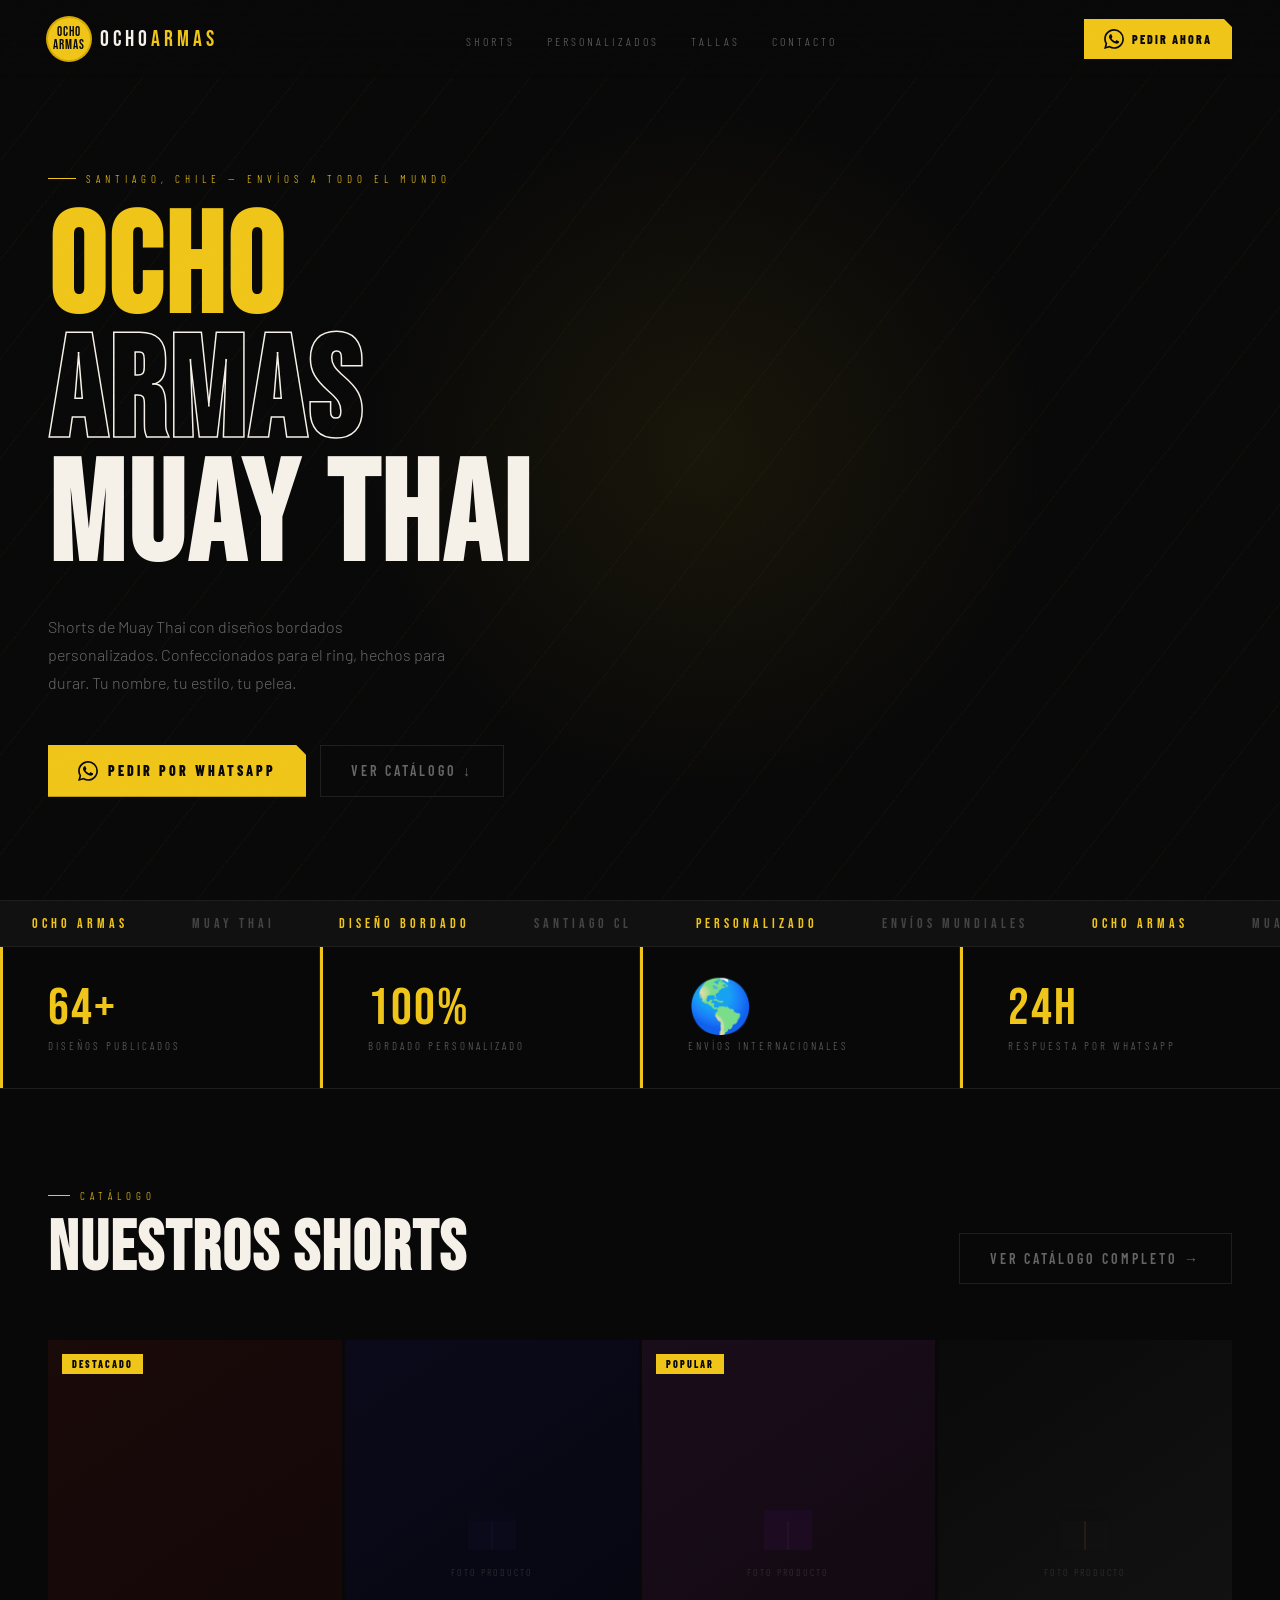
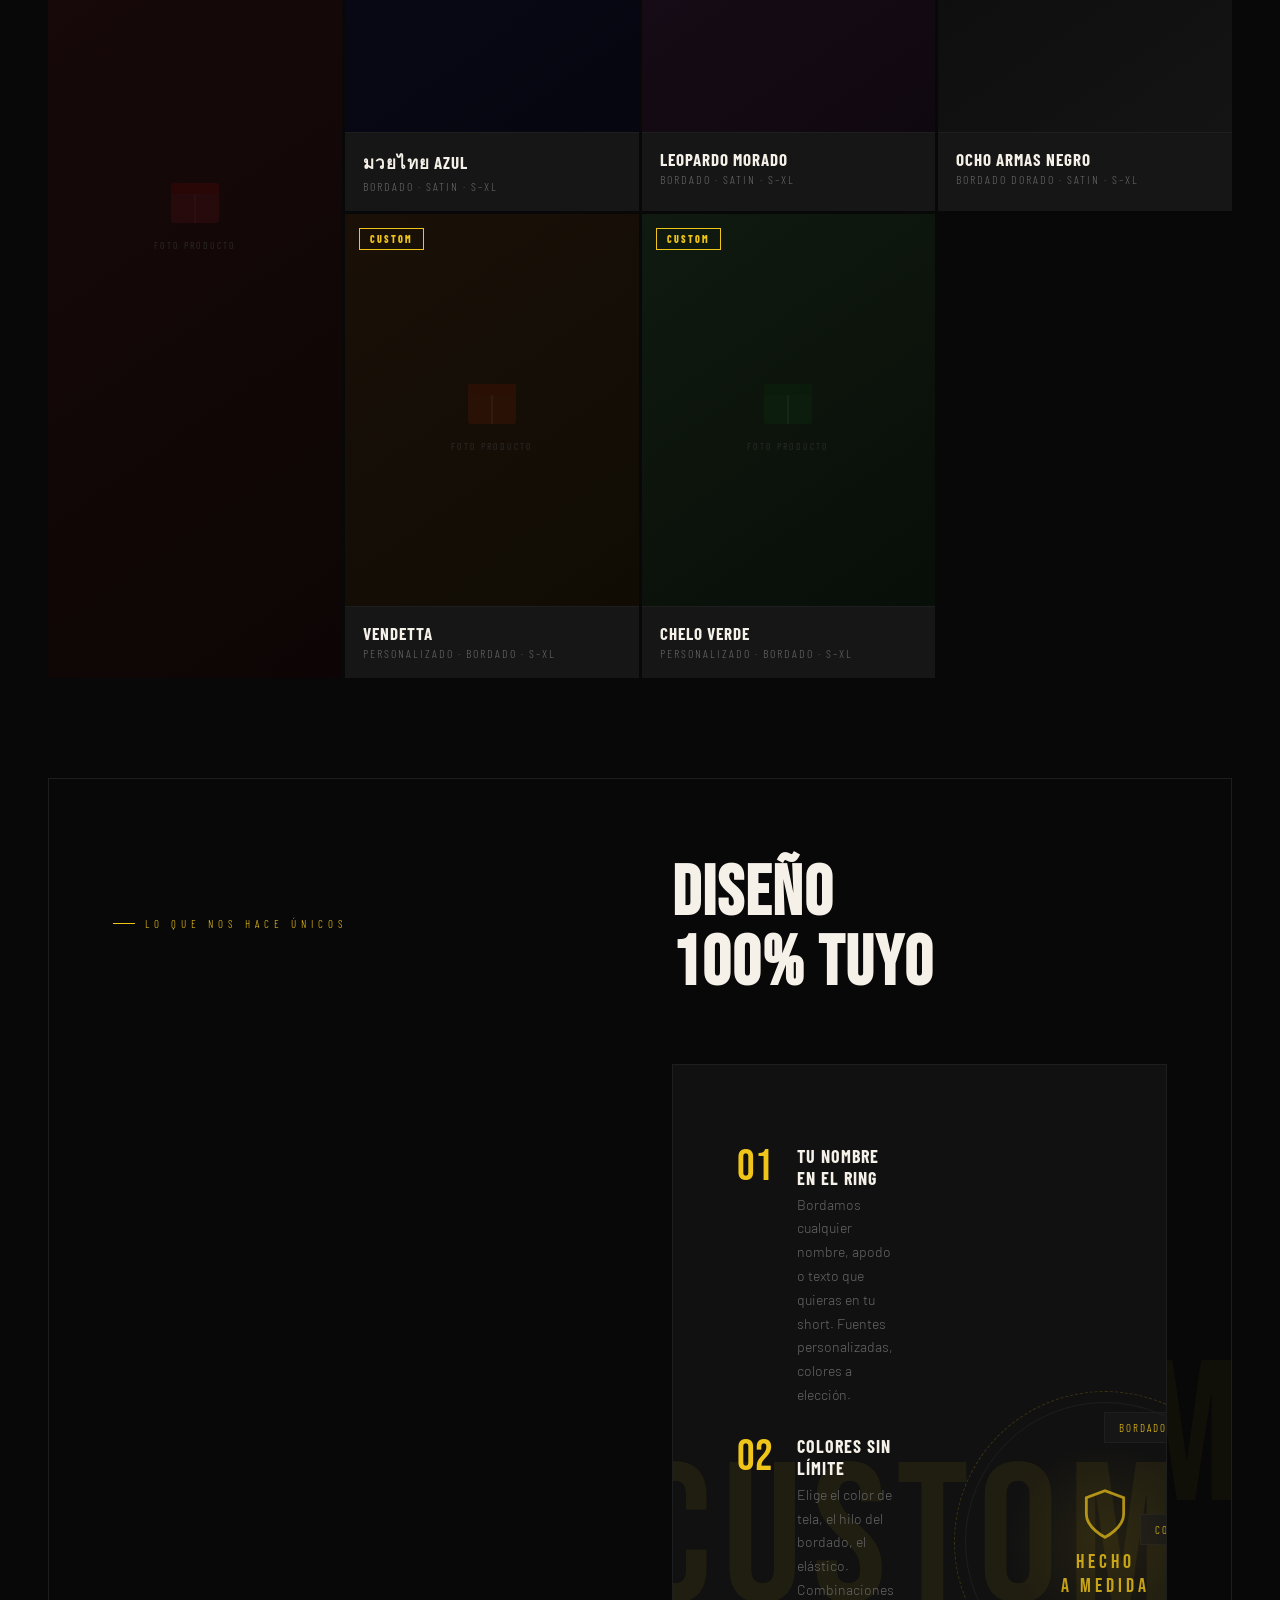
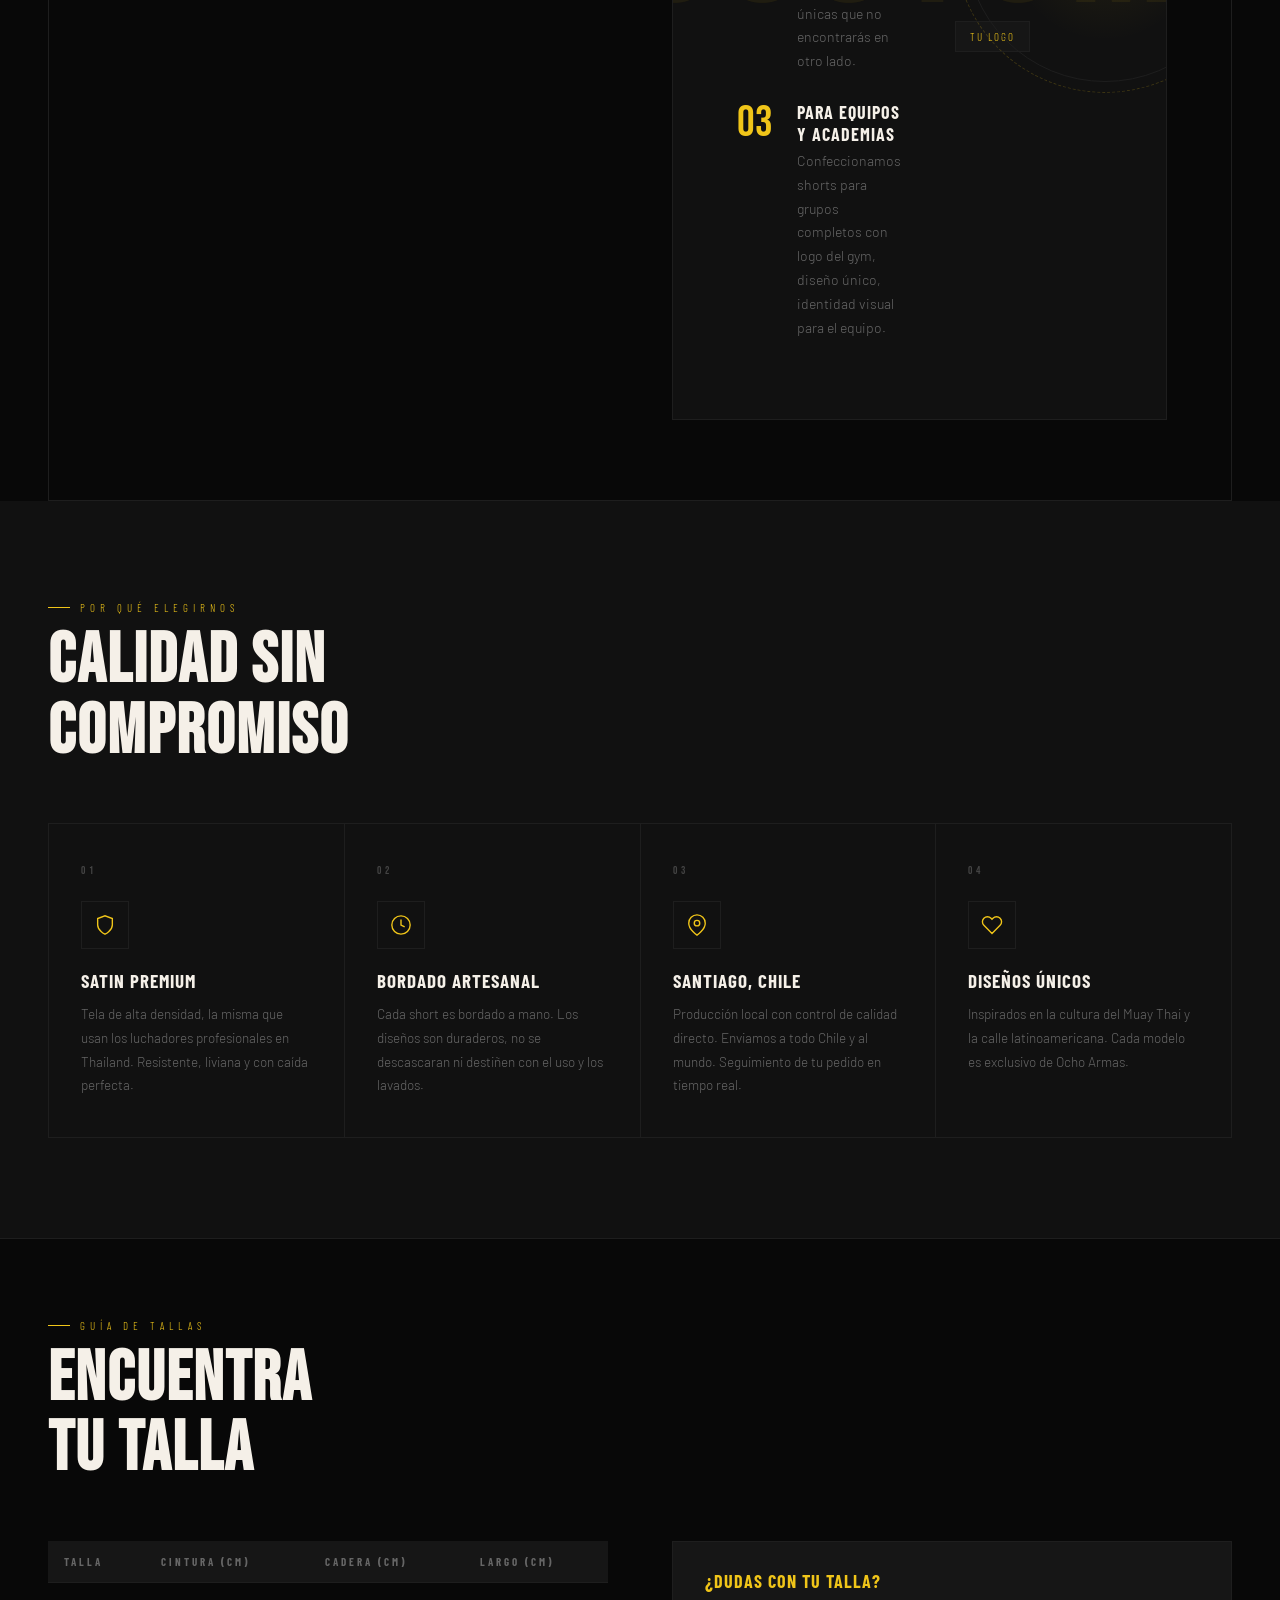
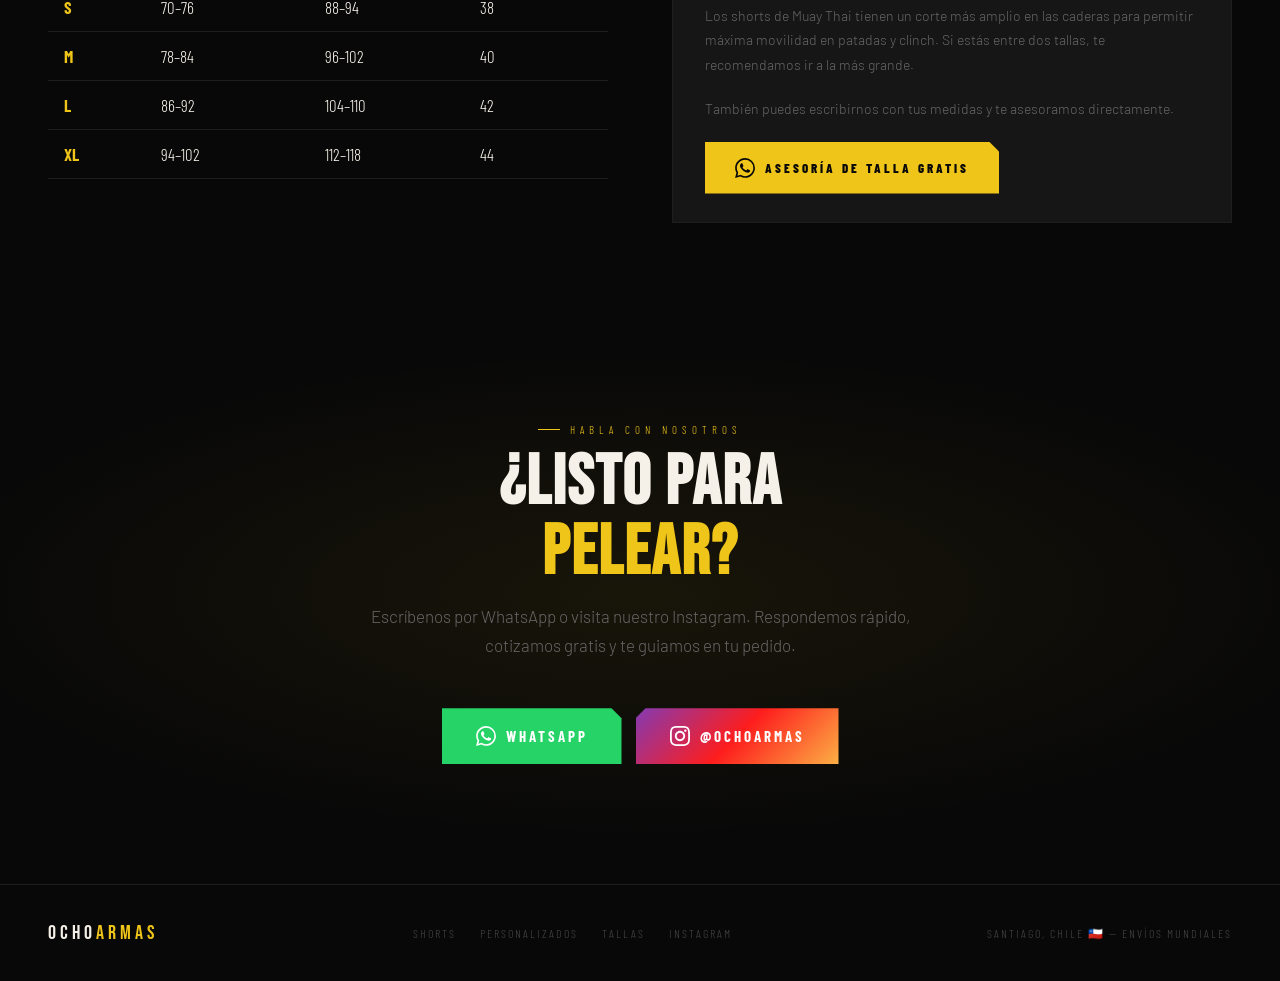
==== index.html @ bdeb638b "Primera vista front end." ====
<!DOCTYPE html>
<html lang="es">
<head>
<meta charset="UTF-8">
<meta name="viewport" content="width=device-width, initial-scale=1.0">
<title>OCHO ARMAS — Shorts de Muay Thai</title>
<link href="https://fonts.googleapis.com/css2?family=Bebas+Neue&family=Barlow+Condensed:ital,wght@0,400;0,600;0,700;0,800;1,700&family=Barlow:wght@300;400;500&display=swap" rel="stylesheet">
<style>
  :root {
    --black:   #080808;
    --dark:    #111111;
    --card:    #161616;
    --border:  #1e1e1e;
    --yellow:  #f0c519;
    --yellow2: #d4a800;
    --red:     #c0272d;
    --white:   #f5f0e8;
    --gray:    #666;
    --gray2:   #444;
  }

  *, *::before, *::after { margin:0; padding:0; box-sizing:border-box; }
  html { scroll-behavior: smooth; }

  body {
    background: var(--black);
    color: var(--white);
    font-family: 'Barlow', sans-serif;
    font-weight: 300;
    overflow-x: hidden;
  }

  /* ── GRAIN ── */
  body::after {
    content:'';
    position:fixed; inset:0;
    background-image:url("data:image/svg+xml,%3Csvg viewBox='0 0 256 256' xmlns='http://www.w3.org/2000/svg'%3E%3Cfilter id='n'%3E%3CfeTurbulence type='fractalNoise' baseFrequency='0.85' numOctaves='4' stitchTiles='stitch'/%3E%3C/filter%3E%3Crect width='100%25' height='100%25' filter='url(%23n)' opacity='0.05'/%3E%3C/svg%3E");
    background-size:256px;
    pointer-events:none;
    z-index:9000;
    mix-blend-mode: overlay;
    opacity:.55;
  }

  /* ── NAV ── */
  nav {
    position:fixed; top:0; left:0; right:0; z-index:500;
    display:flex; justify-content:space-between; align-items:center;
    padding:18px 48px;
    background:linear-gradient(to bottom,rgba(8,8,8,.97) 0%,transparent 100%);
    backdrop-filter: blur(2px);
  }

  .nav-logo {
    display:flex; align-items:center; gap:10px;
    text-decoration:none;
  }

  .nav-logo-icon {
    width:42px; height:42px;
    background: var(--yellow);
    border-radius:50%;
    display:flex; align-items:center; justify-content:center;
    font-family:'Bebas Neue',sans-serif;
    font-size:13px;
    color:var(--black);
    letter-spacing:1px;
    line-height:1;
    text-align:center;
    padding:4px;
    box-shadow: 0 0 0 2px var(--yellow2);
  }

  .nav-logo-text {
    font-family:'Bebas Neue',sans-serif;
    font-size:22px;
    letter-spacing:4px;
    color:var(--white);
  }

  .nav-logo-text span { color:var(--yellow); }

  nav ul { list-style:none; display:flex; gap:32px; }

  nav ul a {
    color:var(--gray);
    text-decoration:none;
    font-family:'Barlow Condensed',sans-serif;
    font-size:12px;
    letter-spacing:3px;
    text-transform:uppercase;
    transition:color .2s;
  }

  nav ul a:hover { color:var(--yellow); }

  .nav-wa {
    display:inline-flex; align-items:center; gap:8px;
    background:var(--yellow);
    color:var(--black) !important;
    padding:10px 20px;
    font-family:'Barlow Condensed',sans-serif;
    font-size:12px;
    letter-spacing:2px;
    text-transform:uppercase;
    font-weight:800;
    text-decoration:none;
    transition: background .2s, transform .15s;
    clip-path:polygon(0 0,calc(100% - 8px) 0,100% 8px,100% 100%,0 100%);
  }
  .nav-wa:hover { background:var(--yellow2); transform:translateY(-1px); }

  /* ── HERO ── */
  .hero {
    min-height:100vh;
    display:flex; align-items:center;
    position:relative; overflow:hidden;
    padding:140px 48px 80px;
  }

  /* big diagonal grid lines */
  .hero::before {
    content:'';
    position:absolute; inset:0;
    background:
      repeating-linear-gradient(-52deg,transparent,transparent 60px,rgba(240,197,25,.028) 60px,rgba(240,197,25,.028) 61px);
    pointer-events:none;
  }

  .hero-glow {
    position:absolute;
    width:700px; height:700px;
    border-radius:50%;
    background:radial-gradient(circle,rgba(240,197,25,.07) 0%,transparent 70%);
    top:50%; left:55%;
    transform:translate(-50%,-50%);
    pointer-events:none;
  }

  .hero-content {
    position:relative; z-index:2;
    max-width:660px;
  }

  .eyebrow {
    display:inline-flex; align-items:center; gap:10px;
    font-family:'Barlow Condensed',sans-serif;
    font-size:11px; letter-spacing:5px; text-transform:uppercase;
    color:var(--yellow);
    margin-bottom:24px;
  }
  .eyebrow::before {
    content:''; display:block;
    width:28px; height:1px; background:var(--yellow);
  }

  h1 {
    font-family:'Bebas Neue',sans-serif;
    font-size:clamp(80px,11vw,160px);
    line-height:.88;
    letter-spacing:3px;
    margin-bottom:32px;
  }

  h1 .line-yellow { color:var(--yellow); display:block; }
  h1 .line-outline {
    -webkit-text-stroke: 1.5px var(--white);
    color:transparent;
    display:block;
  }

  .hero-desc {
    font-size:16px; color:var(--gray);
    line-height:1.75; max-width:400px;
    margin-bottom:48px;
  }

  .hero-actions { display:flex; gap:14px; flex-wrap:wrap; }

  /* ── BUTTONS ── */
  .btn-yellow {
    display:inline-flex; align-items:center; gap:10px;
    background:var(--yellow); color:var(--black);
    padding:16px 30px;
    font-family:'Barlow Condensed',sans-serif;
    font-size:14px; letter-spacing:3px;
    text-transform:uppercase; font-weight:800;
    text-decoration:none;
    transition:all .2s;
    clip-path:polygon(0 0,calc(100% - 10px) 0,100% 10px,100% 100%,0 100%);
  }
  .btn-yellow:hover { background:var(--yellow2); transform:translateY(-2px); box-shadow:0 10px 32px rgba(240,197,25,.25); }

  .btn-ghost {
    display:inline-flex; align-items:center; gap:10px;
    border:1px solid var(--border);
    color:var(--gray);
    padding:16px 30px;
    font-family:'Barlow Condensed',sans-serif;
    font-size:14px; letter-spacing:3px;
    text-transform:uppercase; font-weight:600;
    text-decoration:none;
    transition:all .2s;
  }
  .btn-ghost:hover { border-color:var(--yellow); color:var(--yellow); }

  /* ── MARQUEE ── */
  .marquee-wrap {
    overflow:hidden;
    border-top:1px solid var(--border);
    border-bottom:1px solid var(--border);
    padding:14px 0;
    background:var(--dark);
  }
  .marquee-track {
    display:flex; gap:0;
    animation: marquee 22s linear infinite;
    width:max-content;
  }
  .marquee-item {
    font-family:'Bebas Neue',sans-serif;
    font-size:14px; letter-spacing:4px;
    padding:0 32px;
    white-space:nowrap;
    color:var(--gray2);
  }
  .marquee-item.accent { color:var(--yellow); }

  @keyframes marquee {
    from { transform:translateX(0); }
    to   { transform:translateX(-50%); }
  }

  /* ── STATS ── */
  .stats {
    display:grid; grid-template-columns:repeat(4,1fr);
    border-bottom:1px solid var(--border);
  }
  .stat {
    padding:36px 48px;
    border-right:1px solid var(--border);
    position:relative; overflow:hidden;
  }
  .stat:last-child { border-right:none; }
  .stat::after {
    content:'';
    position:absolute; top:0; left:0;
    width:3px; height:0;
    background:var(--yellow);
    transition: height .6s ease;
  }
  .stat.visible::after { height:100%; }

  .stat-num {
    font-family:'Bebas Neue',sans-serif;
    font-size:52px; color:var(--yellow);
    line-height:1; letter-spacing:2px;
  }
  .stat-label {
    font-family:'Barlow Condensed',sans-serif;
    font-size:11px; letter-spacing:3px;
    text-transform:uppercase; color:var(--gray);
    margin-top:4px;
  }

  /* ── PRODUCTS ── */
  #productos { padding:100px 48px; }

  .section-header {
    display:flex; justify-content:space-between; align-items:flex-end;
    margin-bottom:56px;
  }

  .section-tag {
    font-family:'Barlow Condensed',sans-serif;
    font-size:11px; letter-spacing:5px;
    text-transform:uppercase; color:var(--yellow);
    display:flex; align-items:center; gap:10px;
    margin-bottom:12px;
  }
  .section-tag::before {
    content:''; display:block;
    width:22px; height:1px; background:var(--yellow);
  }

  h2 {
    font-family:'Bebas Neue',sans-serif;
    font-size:clamp(44px,5.5vw,72px);
    letter-spacing:2px; line-height:1;
  }

  /* product grid — masonry-ish with CSS grid */
  .products-grid {
    display:grid;
    grid-template-columns:repeat(4,1fr);
    gap:3px;
  }

  .product-card {
    position:relative; overflow:hidden;
    background:var(--card);
    cursor:pointer;
  }

  /* featured first card spans 2 rows */
  .product-card.featured { grid-row: span 2; }

  .product-img-wrap {
    aspect-ratio:3/4;
    overflow:hidden;
    background:var(--card);
    position:relative;
  }
  .product-card.featured .product-img-wrap { aspect-ratio:unset; height:100%; }

  /* placeholder styled like real product shots */
  .prod-placeholder {
    width:100%; height:100%; min-height:260px;
    display:flex; flex-direction:column;
    align-items:center; justify-content:center;
    gap:8px;
    background:linear-gradient(145deg,#1a1a1a,#111);
  }
  .prod-placeholder .shorts-icon {
    width:64px; height:64px;
    opacity:.18;
  }
  .prod-placeholder span {
    font-family:'Barlow Condensed',sans-serif;
    font-size:10px; letter-spacing:2px;
    color:#333; text-transform:uppercase;
  }

  /* colour swatches per card */
  .swatch { display:inline-block; width:10px; height:10px; border-radius:50%; }

  .product-overlay {
    position:absolute; inset:0;
    background:rgba(8,8,8,.82);
    display:flex; flex-direction:column;
    align-items:center; justify-content:center;
    gap:12px;
    opacity:0; transition:opacity .3s;
  }
  .product-card:hover .product-overlay { opacity:1; }
  .product-card:hover .prod-img-inner { transform:scale(1.07); }

  .prod-img-inner {
    width:100%; height:100%;
    transition:transform .5s ease;
  }

  .overlay-btn {
    display:inline-flex; align-items:center; gap:8px;
    background:var(--yellow); color:var(--black);
    padding:12px 24px;
    font-family:'Barlow Condensed',sans-serif;
    font-size:13px; letter-spacing:2px;
    text-transform:uppercase; font-weight:800;
    text-decoration:none;
    transition: transform .15s;
  }
  .overlay-btn:hover { transform:scale(1.04); }

  .product-badge {
    position:absolute; top:14px; left:14px;
    background:var(--yellow); color:var(--black);
    font-family:'Barlow Condensed',sans-serif;
    font-size:10px; letter-spacing:2px;
    text-transform:uppercase; font-weight:800;
    padding:4px 10px;
  }
  .product-badge.custom {
    background:transparent;
    border:1px solid var(--yellow);
    color:var(--yellow);
  }

  .product-info {
    padding:16px 18px 18px;
    background:var(--card);
    border-top:1px solid var(--border);
  }
  .product-name {
    font-family:'Barlow Condensed',sans-serif;
    font-size:17px; font-weight:700;
    text-transform:uppercase; letter-spacing:1px;
    color:var(--white); margin-bottom:3px;
  }
  .product-meta {
    font-family:'Barlow Condensed',sans-serif;
    font-size:12px; letter-spacing:2px;
    color:var(--gray); text-transform:uppercase;
  }

  /* ── CUSTOM ── */
  #personalizado {
    margin:0 48px;
    border:1px solid var(--border);
    padding:80px 64px;
    display:grid; grid-template-columns:1fr 1fr;
    gap:64px; align-items:center;
    position:relative; overflow:hidden;
  }

  #personalizado::before {
    content:'CUSTOM';
    position:absolute; right:-20px; top:50%;
    transform:translateY(-50%);
    font-family:'Bebas Neue',sans-serif;
    font-size:200px; letter-spacing:10px;
    color:rgba(240,197,25,.04);
    pointer-events:none; line-height:1;
  }

  .custom-feature {
    display:flex; align-items:flex-start; gap:16px;
    margin-bottom:28px;
  }
  .custom-feature:last-child { margin-bottom:0; }

  .custom-num {
    font-family:'Bebas Neue',sans-serif;
    font-size:44px; color:var(--yellow);
    line-height:1; min-width:44px;
  }

  .custom-title {
    font-family:'Barlow Condensed',sans-serif;
    font-size:18px; font-weight:700;
    text-transform:uppercase; letter-spacing:1px;
    margin-bottom:4px; color:var(--white);
  }

  .custom-desc {
    font-size:14px; color:var(--gray); line-height:1.7;
  }

  .custom-visual {
    position:relative;
    display:flex; align-items:center; justify-content:center;
  }

  .custom-ring {
    width:280px; height:280px;
    border:1px solid var(--border);
    border-radius:50%;
    display:flex; align-items:center; justify-content:center;
    position:relative;
  }
  .custom-ring::before {
    content:'';
    position:absolute; inset:-12px;
    border:1px dashed rgba(240,197,25,.2);
    border-radius:50%;
    animation: spin 20s linear infinite;
  }
  @keyframes spin { to { transform:rotate(360deg); } }

  .custom-ring-inner {
    width:200px; height:200px;
    border-radius:50%;
    background:radial-gradient(circle,rgba(240,197,25,.08),transparent 70%);
    display:flex; align-items:center; justify-content:center;
    flex-direction:column; gap:8px;
  }

  .custom-ring-inner svg { width:56px; height:56px; color:var(--yellow); opacity:.7; }

  .custom-ring-inner p {
    font-family:'Bebas Neue',sans-serif;
    font-size:20px; letter-spacing:4px;
    color:var(--yellow); opacity:.8;
    text-align:center;
  }

  /* floating tags around ring */
  .float-tag {
    position:absolute;
    background:var(--card);
    border:1px solid var(--border);
    padding:8px 14px;
    font-family:'Barlow Condensed',sans-serif;
    font-size:11px; letter-spacing:2px;
    color:var(--yellow); text-transform:uppercase;
  }
  .float-tag:nth-child(1) { top:10px; right:0; }
  .float-tag:nth-child(2) { bottom:30px; left:-10px; }
  .float-tag:nth-child(3) { top:40%; right:-20px; }

  /* ── FEATURES ── */
  #caracteristicas {
    padding:100px 48px;
    background:var(--dark);
  }

  .features-grid {
    display:grid; grid-template-columns:repeat(4,1fr);
    gap:1px; background:var(--border);
    margin-top:56px;
    border:1px solid var(--border);
  }

  .feature {
    padding:40px 32px;
    background:var(--dark);
    transition: background .3s;
  }
  .feature:hover { background: #171400; }

  .feature-num {
    font-family:'Bebas Neue',sans-serif;
    font-size:11px; letter-spacing:4px;
    color:var(--gray2); margin-bottom:24px;
  }

  .feature-icon-wrap {
    width:48px; height:48px;
    border:1px solid var(--border);
    display:flex; align-items:center; justify-content:center;
    margin-bottom:20px;
    transition: border-color .3s;
  }
  .feature:hover .feature-icon-wrap { border-color: var(--yellow); }

  .feature-icon-wrap svg { width:22px; height:22px; color:var(--yellow); }

  .feature-title {
    font-family:'Barlow Condensed',sans-serif;
    font-size:19px; font-weight:700;
    text-transform:uppercase; letter-spacing:1px;
    color:var(--white); margin-bottom:10px;
  }

  .feature-desc {
    font-size:13.5px; color:var(--gray); line-height:1.75;
  }

  /* ── SIZES ── */
  #tallas { padding:80px 48px; border-top:1px solid var(--border); }

  .tallas-inner {
    display:grid; grid-template-columns:1fr 1fr;
    gap:64px; margin-top:56px; align-items:start;
  }

  .sizes-table {
    width:100%; border-collapse:collapse;
    font-family:'Barlow Condensed',sans-serif;
  }
  .sizes-table th {
    text-align:left; padding:14px 16px;
    font-size:11px; letter-spacing:3px;
    text-transform:uppercase; color:var(--gray);
    border-bottom:1px solid var(--border);
    background:var(--card);
  }
  .sizes-table td {
    padding:14px 16px;
    border-bottom:1px solid var(--border);
    font-size:17px; color:var(--white);
  }
  .sizes-table tr:hover td { background:rgba(240,197,25,.03); }
  .size-name { font-weight:700; color:var(--yellow) !important; }

  .tallas-note {
    background:var(--card); border:1px solid var(--border);
    padding:28px 32px;
  }
  .tallas-note h3 {
    font-family:'Barlow Condensed',sans-serif;
    font-size:18px; font-weight:700;
    text-transform:uppercase; letter-spacing:1px;
    color:var(--yellow); margin-bottom:12px;
  }
  .tallas-note p {
    font-size:14px; color:var(--gray); line-height:1.75;
    margin-bottom:20px;
  }

  /* ── CTA ── */
  #contacto {
    padding:120px 48px;
    text-align:center;
    position:relative; overflow:hidden;
  }
  #contacto::before {
    content:'';
    position:absolute; inset:0;
    background:radial-gradient(ellipse 80% 60% at 50% 50%,rgba(240,197,25,.07) 0%,transparent 70%);
  }
  .cta-content { position:relative; z-index:1; max-width:580px; margin:0 auto; }
  .cta-content h2 { margin-bottom:14px; }
  .cta-content p { color:var(--gray); font-size:17px; line-height:1.7; margin-bottom:48px; }

  .cta-buttons { display:flex; gap:14px; justify-content:center; flex-wrap:wrap; }

  .btn-wa {
    display:inline-flex; align-items:center; gap:10px;
    background:#25D366; color:#fff;
    padding:18px 34px;
    font-family:'Barlow Condensed',sans-serif;
    font-size:15px; letter-spacing:3px;
    text-transform:uppercase; font-weight:700;
    text-decoration:none;
    clip-path:polygon(0 0,calc(100% - 10px) 0,100% 10px,100% 100%,0 100%);
    transition:all .2s;
  }
  .btn-wa:hover { background:#1fbd5a; transform:translateY(-2px); box-shadow:0 12px 32px rgba(37,211,102,.3); }

  .btn-ig {
    display:inline-flex; align-items:center; gap:10px;
    background:linear-gradient(135deg,#833ab4,#fd1d1d,#fcb045);
    color:#fff;
    padding:18px 34px;
    font-family:'Barlow Condensed',sans-serif;
    font-size:15px; letter-spacing:3px;
    text-transform:uppercase; font-weight:700;
    text-decoration:none;
    clip-path:polygon(10px 0,100% 0,100% 100%,0 100%,0 10px);
    transition:all .2s;
  }
  .btn-ig:hover { transform:translateY(-2px); box-shadow:0 12px 32px rgba(253,29,29,.3); }

  /* ── FOOTER ── */
  footer {
    border-top:1px solid var(--border);
    padding:36px 48px;
    display:flex; justify-content:space-between; align-items:center;
    flex-wrap:wrap; gap:20px;
  }
  .footer-logo {
    font-family:'Bebas Neue',sans-serif;
    font-size:20px; letter-spacing:4px; color:var(--white);
  }
  .footer-logo span { color:var(--yellow); }

  footer p {
    font-family:'Barlow Condensed',sans-serif;
    font-size:12px; letter-spacing:2px;
    color:var(--gray2); text-transform:uppercase;
  }

  .footer-links { display:flex; gap:24px; }
  .footer-links a {
    font-family:'Barlow Condensed',sans-serif;
    font-size:12px; letter-spacing:2px;
    color:var(--gray2); text-transform:uppercase;
    text-decoration:none; transition:color .2s;
  }
  .footer-links a:hover { color:var(--yellow); }

  /* ── REVEAL ── */
  .reveal {
    opacity:0; transform:translateY(36px);
    transition: opacity .7s ease, transform .7s ease;
  }
  .reveal.visible { opacity:1; transform:translateY(0); }

  /* ── ICONS ── */
  .icon-wa { width:20px; height:20px; fill:currentColor; flex-shrink:0; }

  /* ── RESPONSIVE ── */
  @media(max-width:1024px) {
    .products-grid { grid-template-columns:repeat(3,1fr); }
    .product-card.featured { grid-row:span 1; }
    .features-grid { grid-template-columns:repeat(2,1fr); }
    .stats { grid-template-columns:repeat(2,1fr); }
    #personalizado { grid-template-columns:1fr; }
    .tallas-inner { grid-template-columns:1fr; }
  }

  @media(max-width:768px) {
    nav { padding:16px 20px; }
    nav ul { display:none; }
    .hero { padding:120px 20px 60px; }
    h1 { font-size:72px; }
    .hero-glow { display:none; }
    .products-grid { grid-template-columns:repeat(2,1fr); }
    #productos,#caracteristicas,#tallas,#contacto { padding:60px 20px; }
    #personalizado { margin:0 20px; padding:48px 24px; }
    .features-grid { grid-template-columns:1fr; }
    .stats { grid-template-columns:repeat(2,1fr); }
    .stat { padding:24px; }
    footer { padding:28px 20px; flex-direction:column; align-items:flex-start; }
    .section-header { flex-direction:column; align-items:flex-start; gap:20px; }
  }
</style>
</head>
<body>

<!-- ══ NAV ══ -->
<nav>
  <a href="#" class="nav-logo">
    <div class="nav-logo-icon">OCHO<br>ARMAS</div>
    <span class="nav-logo-text">OCHO<span>ARMAS</span></span>
  </a>
  <ul>
    <li><a href="#productos">Shorts</a></li>
    <li><a href="#personalizado">Personalizados</a></li>
    <li><a href="#tallas">Tallas</a></li>
    <li><a href="#contacto">Contacto</a></li>
  </ul>
  <a href="https://wa.me/56900000000?text=Hola!%20Vi%20la%20web%20de%20Ocho%20Armas%20y%20quiero%20pedir%20un%20short" class="nav-wa" target="_blank">
    <svg class="icon-wa" viewBox="0 0 24 24"><path d="M17.472 14.382c-.297-.149-1.758-.867-2.03-.967-.273-.099-.471-.148-.67.15-.197.297-.767.966-.94 1.164-.173.199-.347.223-.644.075-.297-.15-1.255-.463-2.39-1.475-.883-.788-1.48-1.761-1.653-2.059-.173-.297-.018-.458.13-.606.134-.133.298-.347.446-.52.149-.174.198-.298.298-.497.099-.198.05-.371-.025-.52-.075-.149-.669-1.612-.916-2.207-.242-.579-.487-.5-.669-.51-.173-.008-.371-.01-.57-.01-.198 0-.52.074-.792.372-.272.297-1.04 1.016-1.04 2.479 0 1.462 1.065 2.875 1.213 3.074.149.198 2.096 3.2 5.077 4.487.709.306 1.262.489 1.694.625.712.227 1.36.195 1.871.118.571-.085 1.758-.719 2.006-1.413.248-.694.248-1.289.173-1.413-.074-.124-.272-.198-.57-.347m-5.421 7.403h-.004a9.87 9.87 0 01-5.031-1.378l-.361-.214-3.741.982.998-3.648-.235-.374a9.86 9.86 0 01-1.51-5.26c.001-5.45 4.436-9.884 9.888-9.884 2.64 0 5.122 1.03 6.988 2.898a9.825 9.825 0 012.893 6.994c-.003 5.45-4.437 9.884-9.885 9.884m8.413-18.297A11.815 11.815 0 0012.05 0C5.495 0 .16 5.335.157 11.892c0 2.096.547 4.142 1.588 5.945L.057 24l6.305-1.654a11.882 11.882 0 005.683 1.448h.005c6.554 0 11.89-5.335 11.893-11.893a11.821 11.821 0 00-3.48-8.413z"/></svg>
    Pedir Ahora
  </a>
</nav>

<!-- ══ HERO ══ -->
<section class="hero">
  <div class="hero-glow"></div>
  <div class="hero-content">
    <div class="eyebrow">Santiago, Chile — Envíos a todo el mundo</div>
    <h1>
      <span class="line-yellow">OCHO</span>
      <span class="line-outline">ARMAS</span>
      MUAY THAI
    </h1>
    <p class="hero-desc">
      Shorts de Muay Thai con diseños bordados personalizados. Confeccionados para el ring, hechos para durar. Tu nombre, tu estilo, tu pelea.
    </p>
    <div class="hero-actions">
      <a href="https://wa.me/56900000000?text=Hola!%20Quiero%20pedir%20un%20short%20de%20Ocho%20Armas" class="btn-yellow" target="_blank">
        <svg class="icon-wa" viewBox="0 0 24 24"><path d="M17.472 14.382c-.297-.149-1.758-.867-2.03-.967-.273-.099-.471-.148-.67.15-.197.297-.767.966-.94 1.164-.173.199-.347.223-.644.075-.297-.15-1.255-.463-2.39-1.475-.883-.788-1.48-1.761-1.653-2.059-.173-.297-.018-.458.13-.606.134-.133.298-.347.446-.52.149-.174.198-.298.298-.497.099-.198.05-.371-.025-.52-.075-.149-.669-1.612-.916-2.207-.242-.579-.487-.5-.669-.51-.173-.008-.371-.01-.57-.01-.198 0-.52.074-.792.372-.272.297-1.04 1.016-1.04 2.479 0 1.462 1.065 2.875 1.213 3.074.149.198 2.096 3.2 5.077 4.487.709.306 1.262.489 1.694.625.712.227 1.36.195 1.871.118.571-.085 1.758-.719 2.006-1.413.248-.694.248-1.289.173-1.413-.074-.124-.272-.198-.57-.347m-5.421 7.403h-.004a9.87 9.87 0 01-5.031-1.378l-.361-.214-3.741.982.998-3.648-.235-.374a9.86 9.86 0 01-1.51-5.26c.001-5.45 4.436-9.884 9.888-9.884 2.64 0 5.122 1.03 6.988 2.898a9.825 9.825 0 012.893 6.994c-.003 5.45-4.437 9.884-9.885 9.884m8.413-18.297A11.815 11.815 0 0012.05 0C5.495 0 .16 5.335.157 11.892c0 2.096.547 4.142 1.588 5.945L.057 24l6.305-1.654a11.882 11.882 0 005.683 1.448h.005c6.554 0 11.89-5.335 11.893-11.893a11.821 11.821 0 00-3.48-8.413z"/></svg>
        Pedir por WhatsApp
      </a>
      <a href="#productos" class="btn-ghost">Ver Catálogo ↓</a>
    </div>
  </div>
</section>

<!-- ══ MARQUEE ══ -->
<div class="marquee-wrap">
  <div class="marquee-track">
    <span class="marquee-item accent">OCHO ARMAS</span>
    <span class="marquee-item">MUAY THAI</span>
    <span class="marquee-item accent">DISEÑO BORDADO</span>
    <span class="marquee-item">SANTIAGO CL</span>
    <span class="marquee-item accent">PERSONALIZADO</span>
    <span class="marquee-item">ENVÍOS MUNDIALES</span>
    <span class="marquee-item accent">OCHO ARMAS</span>
    <span class="marquee-item">MUAY THAI</span>
    <span class="marquee-item accent">DISEÑO BORDADO</span>
    <span class="marquee-item">SANTIAGO CL</span>
    <span class="marquee-item accent">PERSONALIZADO</span>
    <span class="marquee-item">ENVÍOS MUNDIALES</span>
    <!-- repeat for seamless loop -->
    <span class="marquee-item accent">OCHO ARMAS</span>
    <span class="marquee-item">MUAY THAI</span>
    <span class="marquee-item accent">DISEÑO BORDADO</span>
    <span class="marquee-item">SANTIAGO CL</span>
    <span class="marquee-item accent">PERSONALIZADO</span>
    <span class="marquee-item">ENVÍOS MUNDIALES</span>
    <span class="marquee-item accent">OCHO ARMAS</span>
    <span class="marquee-item">MUAY THAI</span>
    <span class="marquee-item accent">DISEÑO BORDADO</span>
    <span class="marquee-item">SANTIAGO CL</span>
    <span class="marquee-item accent">PERSONALIZADO</span>
    <span class="marquee-item">ENVÍOS MUNDIALES</span>
  </div>
</div>

<!-- ══ STATS ══ -->
<div class="stats">
  <div class="stat reveal">
    <div class="stat-num">64+</div>
    <div class="stat-label">Diseños publicados</div>
  </div>
  <div class="stat reveal">
    <div class="stat-num">100%</div>
    <div class="stat-label">Bordado personalizado</div>
  </div>
  <div class="stat reveal">
    <div class="stat-num">🌎</div>
    <div class="stat-label">Envíos internacionales</div>
  </div>
  <div class="stat reveal">
    <div class="stat-num">24H</div>
    <div class="stat-label">Respuesta por WhatsApp</div>
  </div>
</div>

<!-- ══ PRODUCTOS ══ -->
<section id="productos">
  <div class="section-header reveal">
    <div>
      <div class="section-tag">Catálogo</div>
      <h2>NUESTROS SHORTS</h2>
    </div>
    <a href="https://wa.me/56900000000?text=Quiero%20ver%20el%20cat%C3%A1logo%20completo%20de%20Ocho%20Armas" class="btn-ghost" target="_blank">Ver catálogo completo →</a>
  </div>

  <div class="products-grid">

    <!-- Card 1 — featured -->
    <div class="product-card featured reveal">
      <div class="product-img-wrap">
        <div class="prod-placeholder" style="background:linear-gradient(145deg,#1a0a0a,#0d0505);">
          <svg class="shorts-icon" viewBox="0 0 80 80" fill="none">
            <rect x="10" y="20" width="60" height="50" rx="4" fill="#c0272d" opacity=".6"/>
            <rect x="10" y="20" width="60" height="14" rx="4" fill="#8a0000" opacity=".8"/>
            <line x1="40" y1="34" x2="40" y2="70" stroke="#ff6666" stroke-width="2" opacity=".4"/>
          </svg>
          <span>Foto producto</span>
        </div>
      </div>
      <div class="product-overlay">
        <a href="https://wa.me/56900000000?text=Me%20interesa%20el%20short%20Rojo%20Bordado" class="overlay-btn" target="_blank">
          <svg class="icon-wa" viewBox="0 0 24 24"><path d="M17.472 14.382c-.297-.149-1.758-.867-2.03-.967-.273-.099-.471-.148-.67.15-.197.297-.767.966-.94 1.164-.173.199-.347.223-.644.075-.297-.15-1.255-.463-2.39-1.475-.883-.788-1.48-1.761-1.653-2.059-.173-.297-.018-.458.13-.606.134-.133.298-.347.446-.52.149-.174.198-.298.298-.497.099-.198.05-.371-.025-.52-.075-.149-.669-1.612-.916-2.207-.242-.579-.487-.5-.669-.51-.173-.008-.371-.01-.57-.01-.198 0-.52.074-.792.372-.272.297-1.04 1.016-1.04 2.479 0 1.462 1.065 2.875 1.213 3.074.149.198 2.096 3.2 5.077 4.487.709.306 1.262.489 1.694.625.712.227 1.36.195 1.871.118.571-.085 1.758-.719 2.006-1.413.248-.694.248-1.289.173-1.413-.074-.124-.272-.198-.57-.347m-5.421 7.403h-.004a9.87 9.87 0 01-5.031-1.378l-.361-.214-3.741.982.998-3.648-.235-.374a9.86 9.86 0 01-1.51-5.26c.001-5.45 4.436-9.884 9.888-9.884 2.64 0 5.122 1.03 6.988 2.898a9.825 9.825 0 012.893 6.994c-.003 5.45-4.437 9.884-9.885 9.884m8.413-18.297A11.815 11.815 0 0012.05 0C5.495 0 .16 5.335.157 11.892c0 2.096.547 4.142 1.588 5.945L.057 24l6.305-1.654a11.882 11.882 0 005.683 1.448h.005c6.554 0 11.89-5.335 11.893-11.893a11.821 11.821 0 00-3.48-8.413z"/></svg>
          Consultar precio
        </a>
      </div>
      <span class="product-badge">Destacado</span>
      <div class="product-info">
        <div class="product-name">Chillattai Rojo</div>
        <div class="product-meta">Bordado · Satin Premium · S–XL</div>
      </div>
    </div>

    <!-- Card 2 -->
    <div class="product-card reveal">
      <div class="product-img-wrap">
        <div class="prod-placeholder" style="background:linear-gradient(145deg,#0a0a1a,#060610);">
          <svg class="shorts-icon" viewBox="0 0 80 80" fill="none">
            <rect x="10" y="20" width="60" height="50" rx="4" fill="#1a1a3a" opacity=".9"/>
            <rect x="10" y="20" width="60" height="14" rx="4" fill="#0a0a22" opacity=".9"/>
            <line x1="40" y1="34" x2="40" y2="70" stroke="#4444aa" stroke-width="2" opacity=".5"/>
          </svg>
          <span>Foto producto</span>
        </div>
      </div>
      <div class="product-overlay">
        <a href="https://wa.me/56900000000?text=Me%20interesa%20el%20short%20Muay%20Thai%20Azul" class="overlay-btn" target="_blank">
          <svg class="icon-wa" viewBox="0 0 24 24"><path d="M17.472 14.382c-.297-.149-1.758-.867-2.03-.967-.273-.099-.471-.148-.67.15-.197.297-.767.966-.94 1.164-.173.199-.347.223-.644.075-.297-.15-1.255-.463-2.39-1.475-.883-.788-1.48-1.761-1.653-2.059-.173-.297-.018-.458.13-.606.134-.133.298-.347.446-.52.149-.174.198-.298.298-.497.099-.198.05-.371-.025-.52-.075-.149-.669-1.612-.916-2.207-.916-2.207-.242-.579-.487-.5-.669-.51-.173-.008-.371-.01-.57-.01-.198 0-.52.074-.792.372-.272.297-1.04 1.016-1.04 2.479 0 1.462 1.065 2.875 1.213 3.074.149.198 2.096 3.2 5.077 4.487.709.306 1.262.489 1.694.625.712.227 1.36.195 1.871.118.571-.085 1.758-.719 2.006-1.413.248-.694.248-1.289.173-1.413-.074-.124-.272-.198-.57-.347m-5.421 7.403h-.004a9.87 9.87 0 01-5.031-1.378l-.361-.214-3.741.982.998-3.648-.235-.374a9.86 9.86 0 01-1.51-5.26c.001-5.45 4.436-9.884 9.888-9.884 2.64 0 5.122 1.03 6.988 2.898a9.825 9.825 0 012.893 6.994c-.003 5.45-4.437 9.884-9.885 9.884m8.413-18.297A11.815 11.815 0 0012.05 0C5.495 0 .16 5.335.157 11.892c0 2.096.547 4.142 1.588 5.945L.057 24l6.305-1.654a11.882 11.882 0 005.683 1.448h.005c6.554 0 11.89-5.335 11.893-11.893a11.821 11.821 0 00-3.48-8.413z"/></svg>
          Consultar precio
        </a>
      </div>
      <div class="product-info">
        <div class="product-name">มวยไทย Azul</div>
        <div class="product-meta">Bordado · Satin · S–XL</div>
      </div>
    </div>

    <!-- Card 3 -->
    <div class="product-card reveal">
      <div class="product-img-wrap">
        <div class="prod-placeholder" style="background:linear-gradient(145deg,#1a0d1a,#100810);">
          <svg class="shorts-icon" viewBox="0 0 80 80" fill="none">
            <rect x="10" y="20" width="60" height="50" rx="4" fill="#5a1a7a" opacity=".7"/>
            <rect x="10" y="20" width="60" height="14" rx="4" fill="#3a0a5a" opacity=".9"/>
            <line x1="40" y1="34" x2="40" y2="70" stroke="#cc66ff" stroke-width="2" opacity=".4"/>
          </svg>
          <span>Foto producto</span>
        </div>
      </div>
      <div class="product-overlay">
        <a href="https://wa.me/56900000000?text=Me%20interesa%20el%20short%20Leopardo%20Morado" class="overlay-btn" target="_blank">
          <svg class="icon-wa" viewBox="0 0 24 24"><path d="M17.472 14.382c-.297-.149-1.758-.867-2.03-.967-.273-.099-.471-.148-.67.15-.197.297-.767.966-.94 1.164-.173.199-.347.223-.644.075-.297-.15-1.255-.463-2.39-1.475-.883-.788-1.48-1.761-1.653-2.059-.173-.297-.018-.458.13-.606.134-.133.298-.347.446-.52.149-.174.198-.298.298-.497.099-.198.05-.371-.025-.52-.075-.149-.669-1.612-.916-2.207-.242-.579-.487-.5-.669-.51-.173-.008-.371-.01-.57-.01-.198 0-.52.074-.792.372-.272.297-1.04 1.016-1.04 2.479 0 1.462 1.065 2.875 1.213 3.074.149.198 2.096 3.2 5.077 4.487.709.306 1.262.489 1.694.625.712.227 1.36.195 1.871.118.571-.085 1.758-.719 2.006-1.413.248-.694.248-1.289.173-1.413-.074-.124-.272-.198-.57-.347m-5.421 7.403h-.004a9.87 9.87 0 01-5.031-1.378l-.361-.214-3.741.982.998-3.648-.235-.374a9.86 9.86 0 01-1.51-5.26c.001-5.45 4.436-9.884 9.888-9.884 2.64 0 5.122 1.03 6.988 2.898a9.825 9.825 0 012.893 6.994c-.003 5.45-4.437 9.884-9.885 9.884m8.413-18.297A11.815 11.815 0 0012.05 0C5.495 0 .16 5.335.157 11.892c0 2.096.547 4.142 1.588 5.945L.057 24l6.305-1.654a11.882 11.882 0 005.683 1.448h.005c6.554 0 11.89-5.335 11.893-11.893a11.821 11.821 0 00-3.48-8.413z"/></svg>
          Consultar precio
        </a>
      </div>
      <span class="product-badge">Popular</span>
      <div class="product-info">
        <div class="product-name">Leopardo Morado</div>
        <div class="product-meta">Bordado · Satin · S–XL</div>
      </div>
    </div>

    <!-- Card 4 -->
    <div class="product-card reveal">
      <div class="product-img-wrap">
        <div class="prod-placeholder" style="background:linear-gradient(145deg,#0a0a0a,#141414);">
          <svg class="shorts-icon" viewBox="0 0 80 80" fill="none">
            <rect x="10" y="20" width="60" height="50" rx="4" fill="#1a1a1a" opacity=".9"/>
            <rect x="10" y="20" width="60" height="14" rx="4" fill="#0a0a0a" opacity=".9"/>
            <line x1="40" y1="34" x2="40" y2="70" stroke="#f0c519" stroke-width="2" opacity=".6"/>
          </svg>
          <span>Foto producto</span>
        </div>
      </div>
      <div class="product-overlay">
        <a href="https://wa.me/56900000000?text=Me%20interesa%20el%20short%20Negro%20Dorado" class="overlay-btn" target="_blank">
          <svg class="icon-wa" viewBox="0 0 24 24"><path d="M17.472 14.382c-.297-.149-1.758-.867-2.03-.967-.273-.099-.471-.148-.67.15-.197.297-.767.966-.94 1.164-.173.199-.347.223-.644.075-.297-.15-1.255-.463-2.39-1.475-.883-.788-1.48-1.761-1.653-2.059-.173-.297-.018-.458.13-.606.134-.133.298-.347.446-.52.149-.174.198-.298.298-.497.099-.198.05-.371-.025-.52-.075-.149-.669-1.612-.916-2.207-.242-.579-.487-.5-.669-.51-.173-.008-.371-.01-.57-.01-.198 0-.52.074-.792.372-.272.297-1.04 1.016-1.04 2.479 0 1.462 1.065 2.875 1.213 3.074.149.198 2.096 3.2 5.077 4.487.709.306 1.262.489 1.694.625.712.227 1.36.195 1.871.118.571-.085 1.758-.719 2.006-1.413.248-.694.248-1.289.173-1.413-.074-.124-.272-.198-.57-.347m-5.421 7.403h-.004a9.87 9.87 0 01-5.031-1.378l-.361-.214-3.741.982.998-3.648-.235-.374a9.86 9.86 0 01-1.51-5.26c.001-5.45 4.436-9.884 9.888-9.884 2.64 0 5.122 1.03 6.988 2.898a9.825 9.825 0 012.893 6.994c-.003 5.45-4.437 9.884-9.885 9.884m8.413-18.297A11.815 11.815 0 0012.05 0C5.495 0 .16 5.335.157 11.892c0 2.096.547 4.142 1.588 5.945L.057 24l6.305-1.654a11.882 11.882 0 005.683 1.448h.005c6.554 0 11.89-5.335 11.893-11.893a11.821 11.821 0 00-3.48-8.413z"/></svg>
          Consultar precio
        </a>
      </div>
      <div class="product-info">
        <div class="product-name">Ocho Armas Negro</div>
        <div class="product-meta">Bordado Dorado · Satin · S–XL</div>
      </div>
    </div>

    <!-- Card 5 -->
    <div class="product-card reveal">
      <div class="product-img-wrap">
        <div class="prod-placeholder" style="background:linear-gradient(145deg,#1a1008,#100c04);">
          <svg class="shorts-icon" viewBox="0 0 80 80" fill="none">
            <rect x="10" y="20" width="60" height="50" rx="4" fill="#cc3300" opacity=".6"/>
            <rect x="10" y="20" width="60" height="14" rx="4" fill="#881100" opacity=".8"/>
            <line x1="40" y1="34" x2="40" y2="70" stroke="#ffaa44" stroke-width="2" opacity=".5"/>
          </svg>
          <span>Foto producto</span>
        </div>
      </div>
      <div class="product-overlay">
        <a href="https://wa.me/56900000000?text=Me%20interesa%20el%20short%20Vendetta" class="overlay-btn" target="_blank">
          <svg class="icon-wa" viewBox="0 0 24 24"><path d="M17.472 14.382c-.297-.149-1.758-.867-2.03-.967-.273-.099-.471-.148-.67.15-.197.297-.767.966-.94 1.164-.173.199-.347.223-.644.075-.297-.15-1.255-.463-2.39-1.475-.883-.788-1.48-1.761-1.653-2.059-.173-.297-.018-.458.13-.606.134-.133.298-.347.446-.52.149-.174.198-.298.298-.497.099-.198.05-.371-.025-.52-.075-.149-.669-1.612-.916-2.207-.242-.579-.487-.5-.669-.51-.173-.008-.371-.01-.57-.01-.198 0-.52.074-.792.372-.272.297-1.04 1.016-1.04 2.479 0 1.462 1.065 2.875 1.213 3.074.149.198 2.096 3.2 5.077 4.487.709.306 1.262.489 1.694.625.712.227 1.36.195 1.871.118.571-.085 1.758-.719 2.006-1.413.248-.694.248-1.289.173-1.413-.074-.124-.272-.198-.57-.347m-5.421 7.403h-.004a9.87 9.87 0 01-5.031-1.378l-.361-.214-3.741.982.998-3.648-.235-.374a9.86 9.86 0 01-1.51-5.26c.001-5.45 4.436-9.884 9.888-9.884 2.64 0 5.122 1.03 6.988 2.898a9.825 9.825 0 012.893 6.994c-.003 5.45-4.437 9.884-9.885 9.884m8.413-18.297A11.815 11.815 0 0012.05 0C5.495 0 .16 5.335.157 11.892c0 2.096.547 4.142 1.588 5.945L.057 24l6.305-1.654a11.882 11.882 0 005.683 1.448h.005c6.554 0 11.89-5.335 11.893-11.893a11.821 11.821 0 00-3.48-8.413z"/></svg>
          Consultar precio
        </a>
      </div>
      <span class="product-badge custom">Custom</span>
      <div class="product-info">
        <div class="product-name">Vendetta</div>
        <div class="product-meta">Personalizado · Bordado · S–XL</div>
      </div>
    </div>

    <!-- Card 6 -->
    <div class="product-card reveal">
      <div class="product-img-wrap">
        <div class="prod-placeholder" style="background:linear-gradient(145deg,#101a10,#080e08);">
          <svg class="shorts-icon" viewBox="0 0 80 80" fill="none">
            <rect x="10" y="20" width="60" height="50" rx="4" fill="#1a5a1a" opacity=".7"/>
            <rect x="10" y="20" width="60" height="14" rx="4" fill="#0a3a0a" opacity=".9"/>
            <line x1="40" y1="34" x2="40" y2="70" stroke="#88ee88" stroke-width="2" opacity=".4"/>
          </svg>
          <span>Foto producto</span>
        </div>
      </div>
      <div class="product-overlay">
        <a href="https://wa.me/56900000000?text=Me%20interesa%20el%20short%20Chelo%20Verde" class="overlay-btn" target="_blank">
          <svg class="icon-wa" viewBox="0 0 24 24"><path d="M17.472 14.382c-.297-.149-1.758-.867-2.03-.967-.273-.099-.471-.148-.67.15-.197.297-.767.966-.94 1.164-.173.199-.347.223-.644.075-.297-.15-1.255-.463-2.39-1.475-.883-.788-1.48-1.761-1.653-2.059-.173-.297-.018-.458.13-.606.134-.133.298-.347.446-.52.149-.174.198-.298.298-.497.099-.198.05-.371-.025-.52-.075-.149-.669-1.612-.916-2.207-.242-.579-.487-.5-.669-.51-.173-.008-.371-.01-.57-.01-.198 0-.52.074-.792.372-.272.297-1.04 1.016-1.04 2.479 0 1.462 1.065 2.875 1.213 3.074.149.198 2.096 3.2 5.077 4.487.709.306 1.262.489 1.694.625.712.227 1.36.195 1.871.118.571-.085 1.758-.719 2.006-1.413.248-.694.248-1.289.173-1.413-.074-.124-.272-.198-.57-.347m-5.421 7.403h-.004a9.87 9.87 0 01-5.031-1.378l-.361-.214-3.741.982.998-3.648-.235-.374a9.86 9.86 0 01-1.51-5.26c.001-5.45 4.436-9.884 9.888-9.884 2.64 0 5.122 1.03 6.988 2.898a9.825 9.825 0 012.893 6.994c-.003 5.45-4.437 9.884-9.885 9.884m8.413-18.297A11.815 11.815 0 0012.05 0C5.495 0 .16 5.335.157 11.892c0 2.096.547 4.142 1.588 5.945L.057 24l6.305-1.654a11.882 11.882 0 005.683 1.448h.005c6.554 0 11.89-5.335 11.893-11.893a11.821 11.821 0 00-3.48-8.413z"/></svg>
          Consultar precio
        </a>
      </div>
      <span class="product-badge custom">Custom</span>
      <div class="product-info">
        <div class="product-name">Chelo Verde</div>
        <div class="product-meta">Personalizado · Bordado · S–XL</div>
      </div>
    </div>

  </div>
</section>

<!-- ══ PERSONALIZADO ══ -->
<section id="personalizado">
  <div class="section-tag reveal">Lo que nos hace únicos</div>
  <h2 class="reveal">DISEÑO<br>100% TUYO</h2>

  <div style="height:48px"></div>

  <div id="personalizado" style="padding:80px 64px; border:1px solid var(--border); margin:0; display:grid; grid-template-columns:1fr 1fr; gap:64px; align-items:center; position:relative; overflow:hidden; background:var(--dark);">
    <div style="position:absolute;right:-20px;top:50%;transform:translateY(-50%);font-family:'Bebas Neue',sans-serif;font-size:200px;letter-spacing:10px;color:rgba(240,197,25,.03);pointer-events:none;line-height:1;">CUSTOM</div>

    <div class="reveal">
      <div class="custom-feature">
        <div class="custom-num">01</div>
        <div>
          <div class="custom-title">Tu nombre en el ring</div>
          <div class="custom-desc">Bordamos cualquier nombre, apodo o texto que quieras en tu short. Fuentes personalizadas, colores a elección.</div>
        </div>
      </div>
      <div class="custom-feature">
        <div class="custom-num">02</div>
        <div>
          <div class="custom-title">Colores sin límite</div>
          <div class="custom-desc">Elige el color de tela, el hilo del bordado, el elástico. Combinaciones únicas que no encontrarás en otro lado.</div>
        </div>
      </div>
      <div class="custom-feature">
        <div class="custom-num">03</div>
        <div>
          <div class="custom-title">Para equipos y academias</div>
          <div class="custom-desc">Confeccionamos shorts para grupos completos con logo del gym, diseño único, identidad visual para el equipo.</div>
        </div>
      </div>
    </div>

    <div class="custom-visual reveal" style="display:flex;align-items:center;justify-content:center;position:relative;">
      <span class="float-tag">Bordado artesanal</span>
      <span class="float-tag">Tu logo</span>
      <span class="float-tag">Colores custom</span>
      <div class="custom-ring">
        <div class="custom-ring-inner">
          <svg viewBox="0 0 24 24" fill="none" stroke="currentColor" stroke-width="1.2">
            <path d="M12 22s8-4 8-10V5l-8-3-8 3v7c0 6 8 10 8 10z"/>
          </svg>
          <p>HECHO<br>A MEDIDA</p>
        </div>
      </div>
    </div>
  </div>
</section>

<!-- ══ CARACTERÍSTICAS ══ -->
<section id="caracteristicas">
  <div class="section-header reveal">
    <div>
      <div class="section-tag">Por qué elegirnos</div>
      <h2>CALIDAD SIN<br>COMPROMISO</h2>
    </div>
  </div>

  <div class="features-grid">
    <div class="feature reveal">
      <div class="feature-num">01</div>
      <div class="feature-icon-wrap">
        <svg viewBox="0 0 24 24" fill="none" stroke="currentColor" stroke-width="1.5"><path d="M12 22s8-4 8-10V5l-8-3-8 3v7c0 6 8 10 8 10z"/></svg>
      </div>
      <div class="feature-title">Satin Premium</div>
      <div class="feature-desc">Tela de alta densidad, la misma que usan los luchadores profesionales en Thailand. Resistente, liviana y con caída perfecta.</div>
    </div>

    <div class="feature reveal">
      <div class="feature-num">02</div>
      <div class="feature-icon-wrap">
        <svg viewBox="0 0 24 24" fill="none" stroke="currentColor" stroke-width="1.5"><circle cx="12" cy="12" r="10"/><path d="M12 6v6l4 2"/></svg>
      </div>
      <div class="feature-title">Bordado artesanal</div>
      <div class="feature-desc">Cada short es bordado a mano. Los diseños son duraderos, no se descascaran ni destiñen con el uso y los lavados.</div>
    </div>

    <div class="feature reveal">
      <div class="feature-num">03</div>
      <div class="feature-icon-wrap">
        <svg viewBox="0 0 24 24" fill="none" stroke="currentColor" stroke-width="1.5"><path d="M21 10c0 7-9 13-9 13S3 17 3 10a9 9 0 0118 0z"/><circle cx="12" cy="10" r="3"/></svg>
      </div>
      <div class="feature-title">Santiago, Chile</div>
      <div class="feature-desc">Producción local con control de calidad directo. Enviamos a todo Chile y al mundo. Seguimiento de tu pedido en tiempo real.</div>
    </div>

    <div class="feature reveal">
      <div class="feature-num">04</div>
      <div class="feature-icon-wrap">
        <svg viewBox="0 0 24 24" fill="none" stroke="currentColor" stroke-width="1.5"><path d="M20.84 4.61a5.5 5.5 0 00-7.78 0L12 5.67l-1.06-1.06a5.5 5.5 0 00-7.78 7.78l1.06 1.06L12 21.23l7.78-7.78 1.06-1.06a5.5 5.5 0 000-7.78z"/></svg>
      </div>
      <div class="feature-title">Diseños únicos</div>
      <div class="feature-desc">Inspirados en la cultura del Muay Thai y la calle latinoamericana. Cada modelo es exclusivo de Ocho Armas.</div>
    </div>
  </div>
</section>

<!-- ══ TALLAS ══ -->
<section id="tallas">
  <div class="section-tag reveal">Guía de tallas</div>
  <h2 class="reveal">ENCUENTRA<br>TU TALLA</h2>

  <div class="tallas-inner">
    <table class="sizes-table reveal">
      <thead>
        <tr>
          <th>Talla</th>
          <th>Cintura (cm)</th>
          <th>Cadera (cm)</th>
          <th>Largo (cm)</th>
        </tr>
      </thead>
      <tbody>
        <tr><td class="size-name">S</td><td>70–76</td><td>88–94</td><td>38</td></tr>
        <tr><td class="size-name">M</td><td>78–84</td><td>96–102</td><td>40</td></tr>
        <tr><td class="size-name">L</td><td>86–92</td><td>104–110</td><td>42</td></tr>
        <tr><td class="size-name">XL</td><td>94–102</td><td>112–118</td><td>44</td></tr>
      </tbody>
    </table>

    <div class="tallas-note reveal">
      <h3>¿Dudas con tu talla?</h3>
      <p>Los shorts de Muay Thai tienen un corte más amplio en las caderas para permitir máxima movilidad en patadas y clínch. Si estás entre dos tallas, te recomendamos ir a la más grande.</p>
      <p>También puedes escribirnos con tus medidas y te asesoramos directamente.</p>
      <a href="https://wa.me/56900000000?text=Hola!%20Necesito%20ayuda%20para%20elegir%20mi%20talla%20de%20short" class="btn-yellow" target="_blank" style="font-size:13px;">
        <svg class="icon-wa" viewBox="0 0 24 24"><path d="M17.472 14.382c-.297-.149-1.758-.867-2.03-.967-.273-.099-.471-.148-.67.15-.197.297-.767.966-.94 1.164-.173.199-.347.223-.644.075-.297-.15-1.255-.463-2.39-1.475-.883-.788-1.48-1.761-1.653-2.059-.173-.297-.018-.458.13-.606.134-.133.298-.347.446-.52.149-.174.198-.298.298-.497.099-.198.05-.371-.025-.52-.075-.149-.669-1.612-.916-2.207-.242-.579-.487-.5-.669-.51-.173-.008-.371-.01-.57-.01-.198 0-.52.074-.792.372-.272.297-1.04 1.016-1.04 2.479 0 1.462 1.065 2.875 1.213 3.074.149.198 2.096 3.2 5.077 4.487.709.306 1.262.489 1.694.625.712.227 1.36.195 1.871.118.571-.085 1.758-.719 2.006-1.413.248-.694.248-1.289.173-1.413-.074-.124-.272-.198-.57-.347m-5.421 7.403h-.004a9.87 9.87 0 01-5.031-1.378l-.361-.214-3.741.982.998-3.648-.235-.374a9.86 9.86 0 01-1.51-5.26c.001-5.45 4.436-9.884 9.888-9.884 2.64 0 5.122 1.03 6.988 2.898a9.825 9.825 0 012.893 6.994c-.003 5.45-4.437 9.884-9.885 9.884m8.413-18.297A11.815 11.815 0 0012.05 0C5.495 0 .16 5.335.157 11.892c0 2.096.547 4.142 1.588 5.945L.057 24l6.305-1.654a11.882 11.882 0 005.683 1.448h.005c6.554 0 11.89-5.335 11.893-11.893a11.821 11.821 0 00-3.48-8.413z"/></svg>
        Asesoría de talla gratis
      </a>
    </div>
  </div>
</section>

<!-- ══ CTA ══ -->
<section id="contacto">
  <div class="cta-content">
    <div class="section-tag reveal" style="justify-content:center;">Habla con nosotros</div>
    <h2 class="reveal">¿LISTO PARA<br><span style="color:var(--yellow)">PELEAR?</span></h2>
    <p class="reveal">Escríbenos por WhatsApp o visita nuestro Instagram. Respondemos rápido, cotizamos gratis y te guiamos en tu pedido.</p>
    <div class="cta-buttons reveal">
      <a href="https://wa.me/56900000000?text=Hola!%20Vi%20la%20web%20de%20Ocho%20Armas%20y%20quiero%20pedir%20un%20short" class="btn-wa" target="_blank">
        <svg class="icon-wa" viewBox="0 0 24 24"><path d="M17.472 14.382c-.297-.149-1.758-.867-2.03-.967-.273-.099-.471-.148-.67.15-.197.297-.767.966-.94 1.164-.173.199-.347.223-.644.075-.297-.15-1.255-.463-2.39-1.475-.883-.788-1.48-1.761-1.653-2.059-.173-.297-.018-.458.13-.606.134-.133.298-.347.446-.52.149-.174.198-.298.298-.497.099-.198.05-.371-.025-.52-.075-.149-.669-1.612-.916-2.207-.242-.579-.487-.5-.669-.51-.173-.008-.371-.01-.57-.01-.198 0-.52.074-.792.372-.272.297-1.04 1.016-1.04 2.479 0 1.462 1.065 2.875 1.213 3.074.149.198 2.096 3.2 5.077 4.487.709.306 1.262.489 1.694.625.712.227 1.36.195 1.871.118.571-.085 1.758-.719 2.006-1.413.248-.694.248-1.289.173-1.413-.074-.124-.272-.198-.57-.347m-5.421 7.403h-.004a9.87 9.87 0 01-5.031-1.378l-.361-.214-3.741.982.998-3.648-.235-.374a9.86 9.86 0 01-1.51-5.26c.001-5.45 4.436-9.884 9.888-9.884 2.64 0 5.122 1.03 6.988 2.898a9.825 9.825 0 012.893 6.994c-.003 5.45-4.437 9.884-9.885 9.884m8.413-18.297A11.815 11.815 0 0012.05 0C5.495 0 .16 5.335.157 11.892c0 2.096.547 4.142 1.588 5.945L.057 24l6.305-1.654a11.882 11.882 0 005.683 1.448h.005c6.554 0 11.89-5.335 11.893-11.893a11.821 11.821 0 00-3.48-8.413z"/></svg>
        WhatsApp
      </a>
      <a href="https://instagram.com/ochoarmas" class="btn-ig" target="_blank">
        <svg style="width:20px;height:20px;fill:white;flex-shrink:0" viewBox="0 0 24 24"><path d="M12 2.163c3.204 0 3.584.012 4.85.07 3.252.148 4.771 1.691 4.919 4.919.058 1.265.069 1.645.069 4.849 0 3.205-.012 3.584-.069 4.849-.149 3.225-1.664 4.771-4.919 4.919-1.266.058-1.644.07-4.85.07-3.204 0-3.584-.012-4.849-.07-3.26-.149-4.771-1.699-4.919-4.92-.058-1.265-.07-1.644-.07-4.849 0-3.204.013-3.583.07-4.849.149-3.227 1.664-4.771 4.919-4.919 1.266-.057 1.645-.069 4.849-.069zm0-2.163c-3.259 0-3.667.014-4.947.072-4.358.2-6.78 2.618-6.98 6.98-.059 1.281-.073 1.689-.073 4.948 0 3.259.014 3.668.072 4.948.2 4.358 2.618 6.78 6.98 6.98 1.281.058 1.689.072 4.948.072 3.259 0 3.668-.014 4.948-.072 4.354-.2 6.782-2.618 6.979-6.98.059-1.28.073-1.689.073-4.948 0-3.259-.014-3.667-.072-4.947-.196-4.354-2.617-6.78-6.979-6.98-1.281-.059-1.69-.073-4.949-.073zm0 5.838c-3.403 0-6.162 2.759-6.162 6.162s2.759 6.163 6.162 6.163 6.162-2.759 6.162-6.163c0-3.403-2.759-6.162-6.162-6.162zm0 10.162c-2.209 0-4-1.79-4-4 0-2.209 1.791-4 4-4s4 1.791 4 4c0 2.21-1.791 4-4 4zm6.406-11.845c-.796 0-1.441.645-1.441 1.44s.645 1.44 1.441 1.44c.795 0 1.439-.645 1.439-1.44s-.644-1.44-1.439-1.44z"/></svg>
        @ochoarmas
      </a>
    </div>
  </div>
</section>

<!-- ══ FOOTER ══ -->
<footer>
  <div class="footer-logo">OCHO<span>ARMAS</span></div>
  <div class="footer-links">
    <a href="#productos">Shorts</a>
    <a href="#personalizado">Personalizados</a>
    <a href="#tallas">Tallas</a>
    <a href="https://instagram.com/ochoarmas" target="_blank">Instagram</a>
  </div>
  <p>Santiago, Chile 🇨🇱 — Envíos mundiales</p>
</footer>

<script>
  const observer = new IntersectionObserver((entries) => {
    entries.forEach((entry, i) => {
      if (entry.isIntersecting) {
        const delay = (i % 4) * 90;
        setTimeout(() => {
          entry.target.classList.add('visible');
          // also trigger stat bar animation
          if (entry.target.classList.contains('stat')) {
            entry.target.classList.add('visible');
          }
        }, delay);
      }
    });
  }, { threshold: 0.08, rootMargin: '0px 0px -30px 0px' });

  document.querySelectorAll('.reveal, .stat').forEach(el => observer.observe(el));
</script>
</body>
</html>
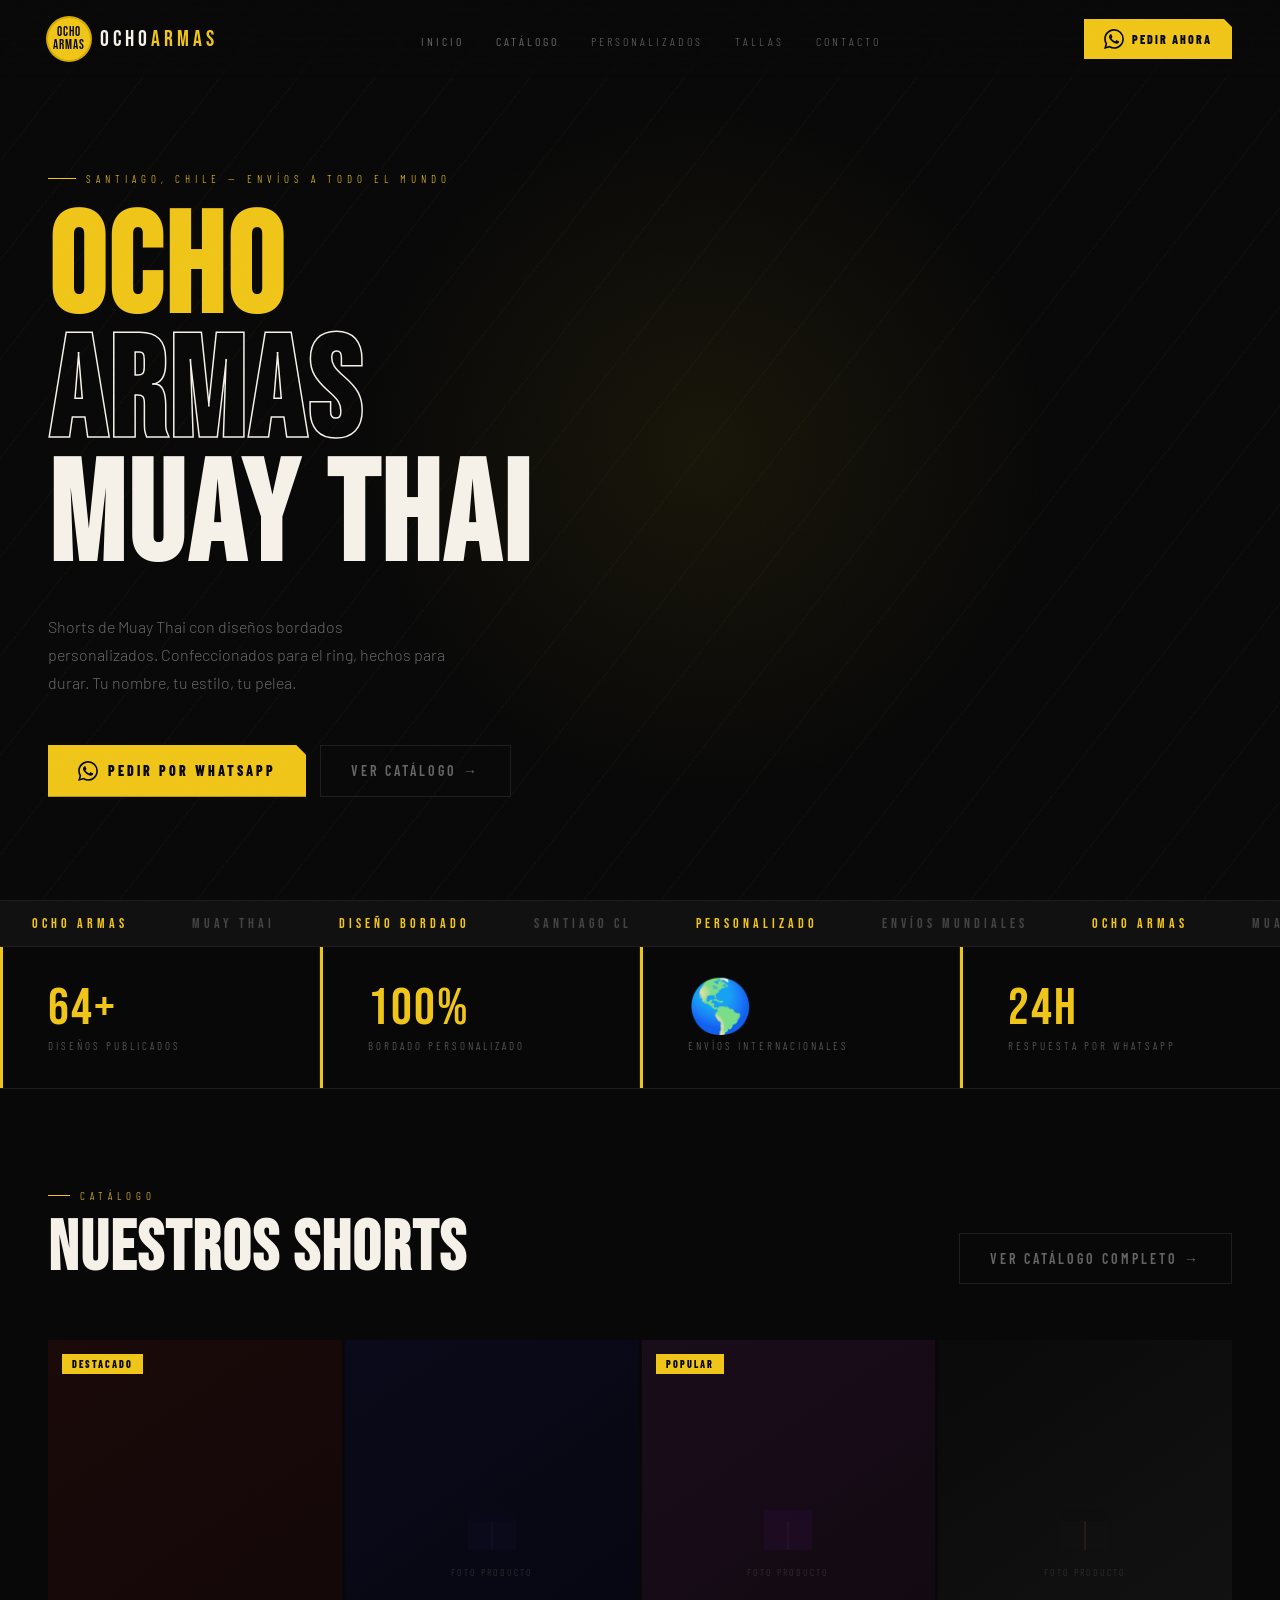
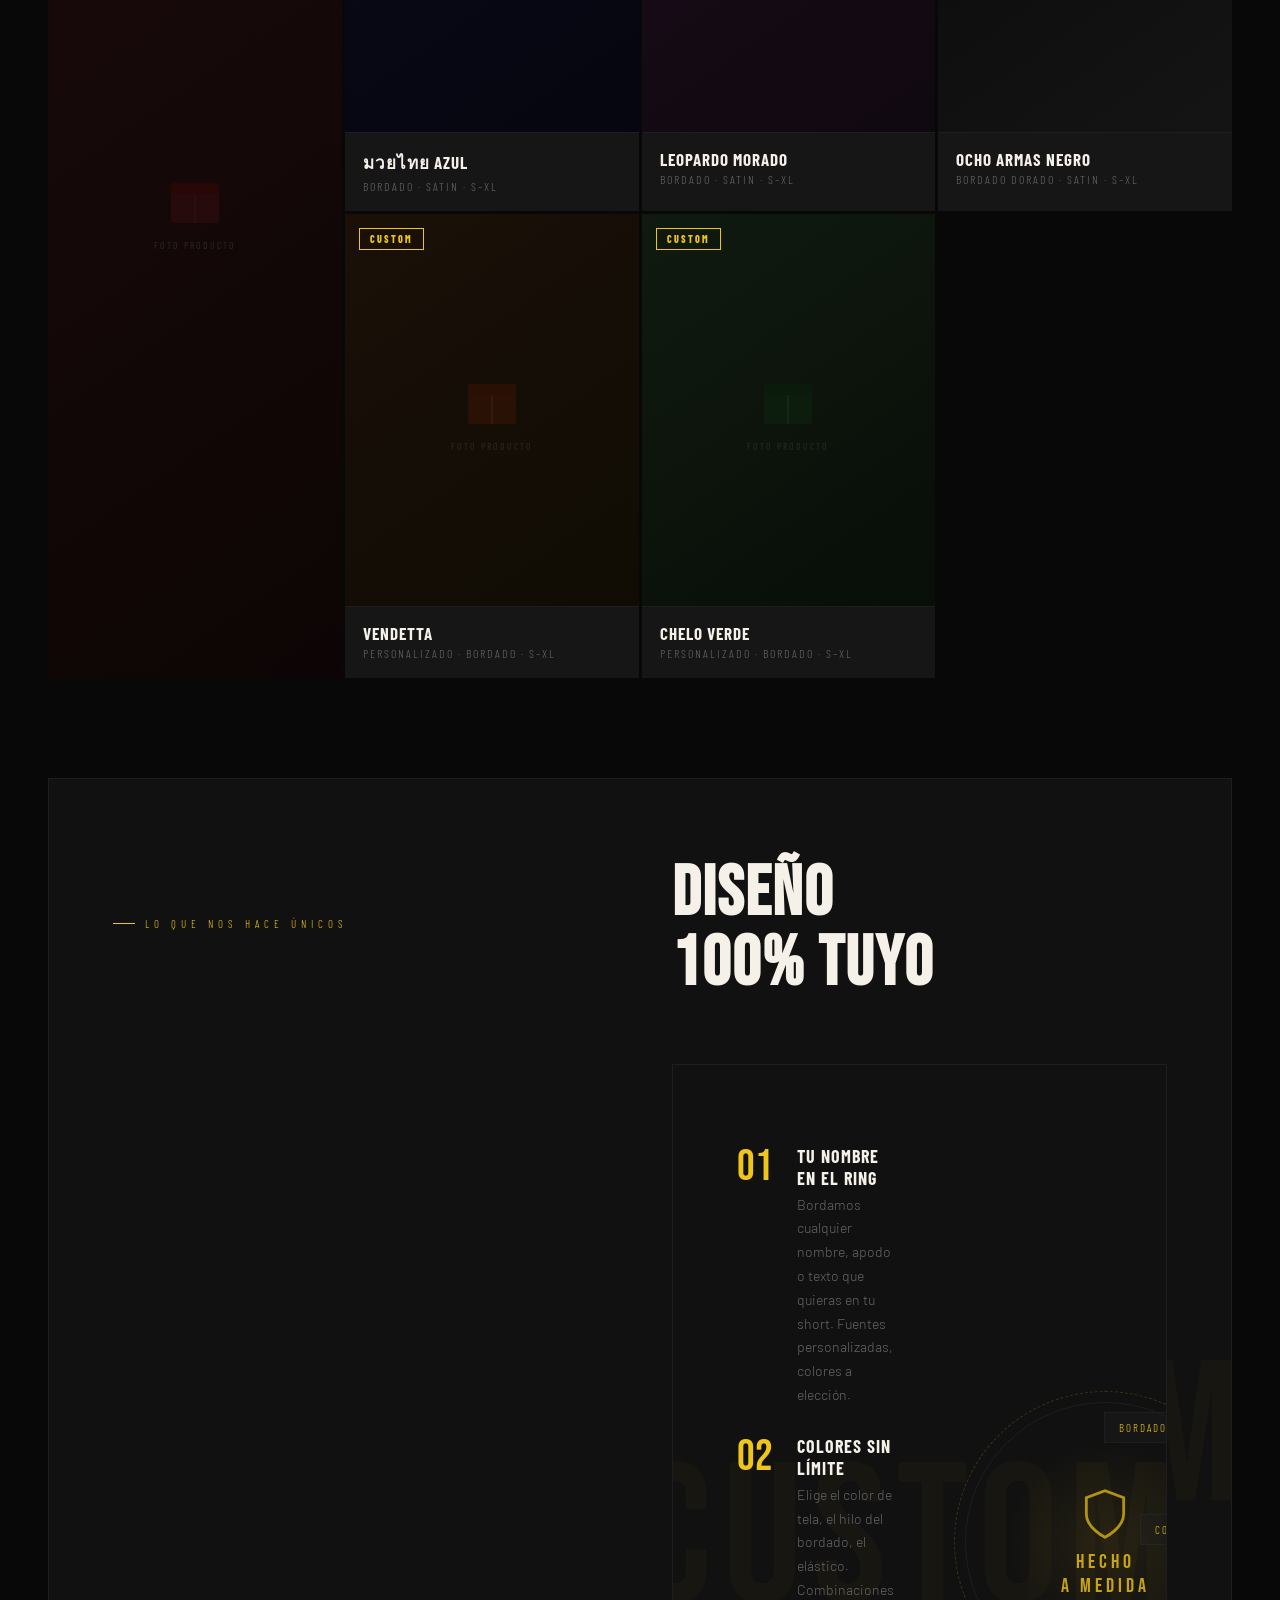
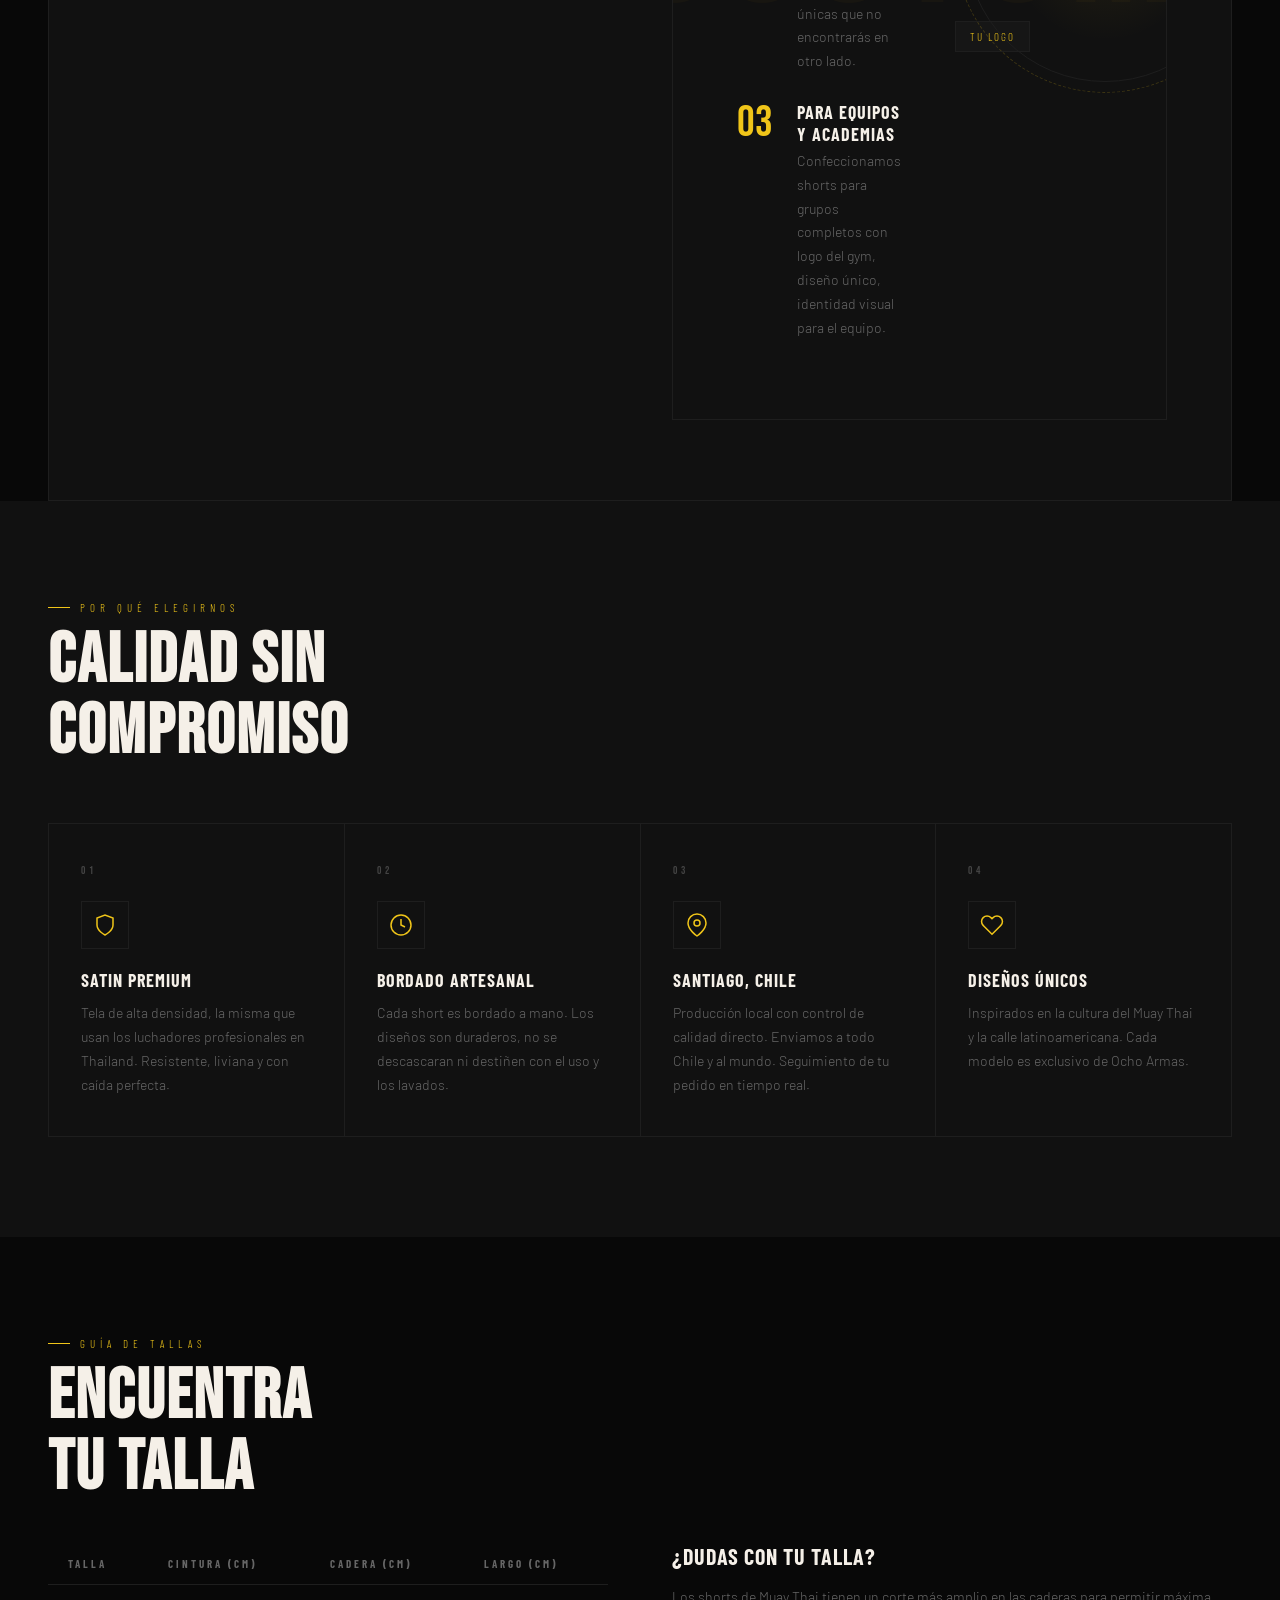
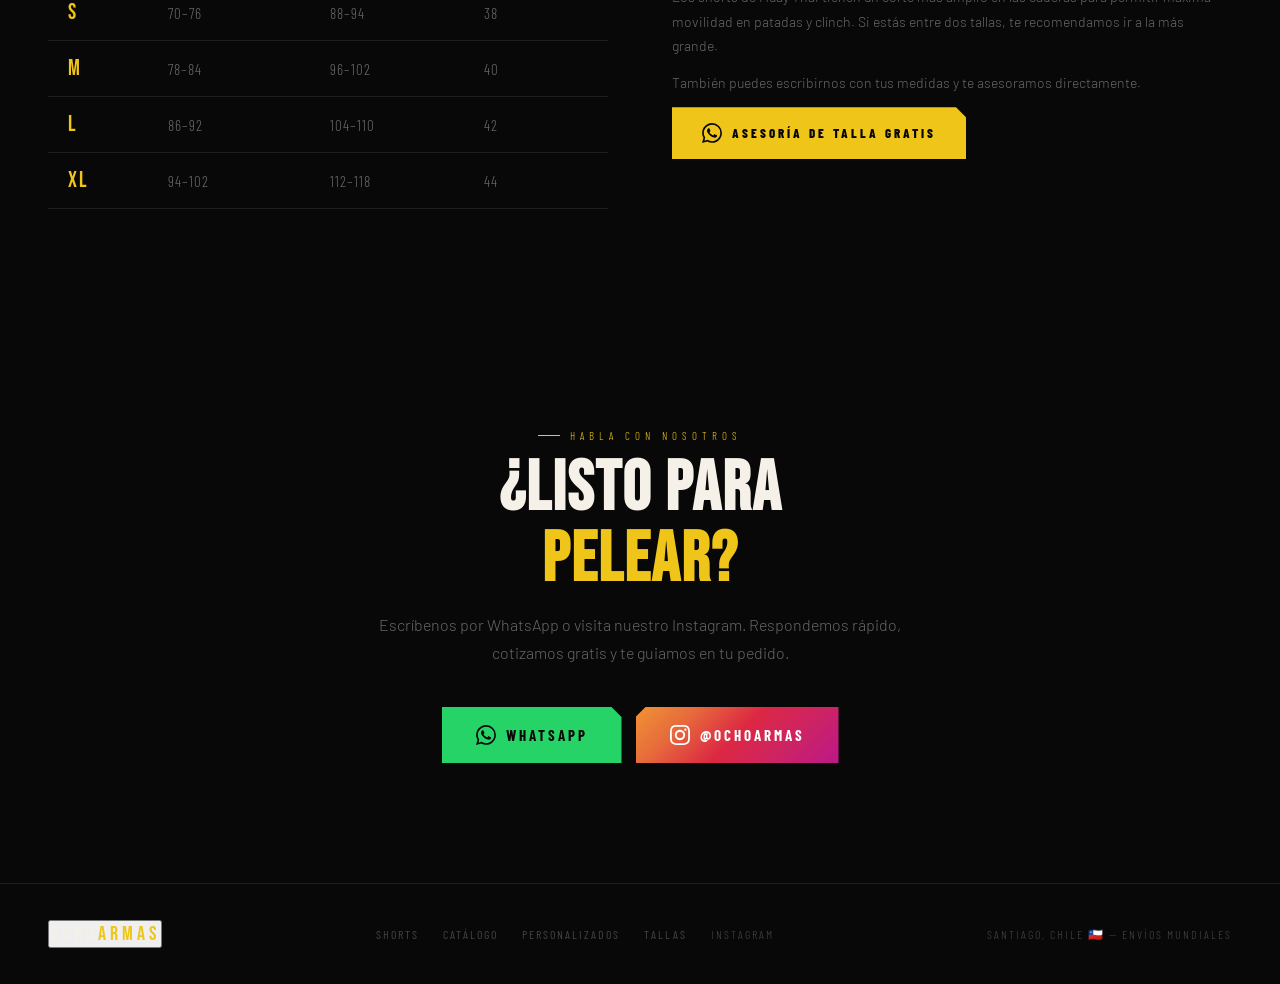
==== commit 2447bee8: "update" ====
--- a/index.html
+++ b/index.html
@@ -42,6 +42,10 @@
     opacity:.55;
   }
 
+  /* ── PAGES ── */
+  .page { display:none; }
+  .page.active { display:block; }
+
   /* ── NAV ── */
   nav {
     position:fixed; top:0; left:0; right:0; z-index:500;
@@ -53,7 +57,8 @@
 
   .nav-logo {
     display:flex; align-items:center; gap:10px;
-    text-decoration:none;
+    text-decoration:none; cursor:pointer;
+    background:none; border:none;
   }
 
   .nav-logo-icon {
@@ -77,12 +82,11 @@
     letter-spacing:4px;
     color:var(--white);
   }
-
   .nav-logo-text span { color:var(--yellow); }
 
   nav ul { list-style:none; display:flex; gap:32px; }
 
-  nav ul a {
+  nav ul a, .nav-link {
     color:var(--gray);
     text-decoration:none;
     font-family:'Barlow Condensed',sans-serif;
@@ -90,9 +94,11 @@
     letter-spacing:3px;
     text-transform:uppercase;
     transition:color .2s;
-  }
-
-  nav ul a:hover { color:var(--yellow); }
+    cursor:pointer;
+    background:none; border:none;
+  }
+  nav ul a:hover, .nav-link:hover { color:var(--yellow); }
+  nav ul a.active-nav { color:var(--yellow); }
 
   .nav-wa {
     display:inline-flex; align-items:center; gap:8px;
@@ -118,7 +124,6 @@
     padding:140px 48px 80px;
   }
 
-  /* big diagonal grid lines */
   .hero::before {
     content:'';
     position:absolute; inset:0;
@@ -188,6 +193,7 @@
     text-decoration:none;
     transition:all .2s;
     clip-path:polygon(0 0,calc(100% - 10px) 0,100% 10px,100% 100%,0 100%);
+    cursor:pointer; border:none;
   }
   .btn-yellow:hover { background:var(--yellow2); transform:translateY(-2px); box-shadow:0 10px 32px rgba(240,197,25,.25); }
 
@@ -201,6 +207,7 @@
     text-transform:uppercase; font-weight:600;
     text-decoration:none;
     transition:all .2s;
+    cursor:pointer; background:none;
   }
   .btn-ghost:hover { border-color:var(--yellow); color:var(--yellow); }
 
@@ -263,7 +270,7 @@
     margin-top:4px;
   }
 
-  /* ── PRODUCTS ── */
+  /* ── HOME PRODUCTS PREVIEW ── */
   #productos { padding:100px 48px; }
 
   .section-header {
@@ -289,7 +296,6 @@
     letter-spacing:2px; line-height:1;
   }
 
-  /* product grid — masonry-ish with CSS grid */
   .products-grid {
     display:grid;
     grid-template-columns:repeat(4,1fr);
@@ -301,8 +307,6 @@
     background:var(--card);
     cursor:pointer;
   }
-
-  /* featured first card spans 2 rows */
   .product-card.featured { grid-row: span 2; }
 
   .product-img-wrap {
@@ -313,7 +317,6 @@
   }
   .product-card.featured .product-img-wrap { aspect-ratio:unset; height:100%; }
 
-  /* placeholder styled like real product shots */
   .prod-placeholder {
     width:100%; height:100%; min-height:260px;
     display:flex; flex-direction:column;
@@ -331,7 +334,6 @@
     color:#333; text-transform:uppercase;
   }
 
-  /* colour swatches per card */
   .swatch { display:inline-block; width:10px; height:10px; border-radius:50%; }
 
   .product-overlay {
@@ -359,8 +361,24 @@
     text-transform:uppercase; font-weight:800;
     text-decoration:none;
     transition: transform .15s;
+    cursor:pointer; border:none;
   }
   .overlay-btn:hover { transform:scale(1.04); }
+
+  .overlay-detail-btn {
+    display:inline-flex; align-items:center; gap:8px;
+    background:transparent;
+    border:1px solid rgba(255,255,255,.25);
+    color:var(--white);
+    padding:10px 22px;
+    font-family:'Barlow Condensed',sans-serif;
+    font-size:12px; letter-spacing:2px;
+    text-transform:uppercase; font-weight:600;
+    text-decoration:none;
+    transition: all .15s;
+    cursor:pointer;
+  }
+  .overlay-detail-btn:hover { border-color:var(--yellow); color:var(--yellow); }
 
   .product-badge {
     position:absolute; top:14px; left:14px;
@@ -401,6 +419,7 @@
     display:grid; grid-template-columns:1fr 1fr;
     gap:64px; align-items:center;
     position:relative; overflow:hidden;
+    background:var(--dark);
   }
 
   #personalizado::before {
@@ -409,7 +428,7 @@
     transform:translateY(-50%);
     font-family:'Bebas Neue',sans-serif;
     font-size:200px; letter-spacing:10px;
-    color:rgba(240,197,25,.04);
+    color:rgba(240,197,25,.03);
     pointer-events:none; line-height:1;
   }
 
@@ -424,17 +443,13 @@
     font-size:44px; color:var(--yellow);
     line-height:1; min-width:44px;
   }
-
   .custom-title {
     font-family:'Barlow Condensed',sans-serif;
     font-size:18px; font-weight:700;
     text-transform:uppercase; letter-spacing:1px;
     margin-bottom:4px; color:var(--white);
   }
-
-  .custom-desc {
-    font-size:14px; color:var(--gray); line-height:1.7;
-  }
+  .custom-desc { font-size:14px; color:var(--gray); line-height:1.7; }
 
   .custom-visual {
     position:relative;
@@ -464,9 +479,7 @@
     display:flex; align-items:center; justify-content:center;
     flex-direction:column; gap:8px;
   }
-
   .custom-ring-inner svg { width:56px; height:56px; color:var(--yellow); opacity:.7; }
-
   .custom-ring-inner p {
     font-family:'Bebas Neue',sans-serif;
     font-size:20px; letter-spacing:4px;
@@ -474,11 +487,9 @@
     text-align:center;
   }
 
-  /* floating tags around ring */
   .float-tag {
     position:absolute;
-    background:var(--card);
-    border:1px solid var(--border);
+    background:var(--card); border:1px solid var(--border);
     padding:8px 14px;
     font-family:'Barlow Condensed',sans-serif;
     font-size:11px; letter-spacing:2px;
@@ -489,10 +500,7 @@
   .float-tag:nth-child(3) { top:40%; right:-20px; }
 
   /* ── FEATURES ── */
-  #caracteristicas {
-    padding:100px 48px;
-    background:var(--dark);
-  }
+  #caracteristicas { padding:100px 48px; background:var(--dark); }
 
   .features-grid {
     display:grid; grid-template-columns:repeat(4,1fr);
@@ -513,91 +521,73 @@
     font-size:11px; letter-spacing:4px;
     color:var(--gray2); margin-bottom:24px;
   }
-
   .feature-icon-wrap {
     width:48px; height:48px;
     border:1px solid var(--border);
     display:flex; align-items:center; justify-content:center;
     margin-bottom:20px;
-    transition: border-color .3s;
-  }
-  .feature:hover .feature-icon-wrap { border-color: var(--yellow); }
-
-  .feature-icon-wrap svg { width:22px; height:22px; color:var(--yellow); }
-
+    color:var(--yellow);
+  }
+  .feature-icon-wrap svg { width:24px; height:24px; }
   .feature-title {
     font-family:'Barlow Condensed',sans-serif;
-    font-size:19px; font-weight:700;
+    font-size:18px; font-weight:700;
     text-transform:uppercase; letter-spacing:1px;
-    color:var(--white); margin-bottom:10px;
-  }
-
-  .feature-desc {
-    font-size:13.5px; color:var(--gray); line-height:1.75;
-  }
+    margin-bottom:10px;
+  }
+  .feature-desc { font-size:14px; color:var(--gray); line-height:1.7; }
 
   /* ── SIZES ── */
-  #tallas { padding:80px 48px; border-top:1px solid var(--border); }
+  #tallas { padding:100px 48px; }
 
   .tallas-inner {
     display:grid; grid-template-columns:1fr 1fr;
-    gap:64px; margin-top:56px; align-items:start;
-  }
-
-  .sizes-table {
-    width:100%; border-collapse:collapse;
-    font-family:'Barlow Condensed',sans-serif;
-  }
+    gap:64px; align-items:start; margin-top:40px;
+  }
+
+  .sizes-table { width:100%; border-collapse:collapse; }
   .sizes-table th {
-    text-align:left; padding:14px 16px;
+    font-family:'Barlow Condensed',sans-serif;
     font-size:11px; letter-spacing:3px;
     text-transform:uppercase; color:var(--gray);
+    padding:14px 20px; text-align:left;
     border-bottom:1px solid var(--border);
-    background:var(--card);
   }
   .sizes-table td {
-    padding:14px 16px;
+    padding:14px 20px;
+    font-family:'Barlow Condensed',sans-serif;
+    font-size:15px; letter-spacing:1px;
     border-bottom:1px solid var(--border);
-    font-size:17px; color:var(--white);
-  }
-  .sizes-table tr:hover td { background:rgba(240,197,25,.03); }
-  .size-name { font-weight:700; color:var(--yellow) !important; }
-
-  .tallas-note {
-    background:var(--card); border:1px solid var(--border);
-    padding:28px 32px;
-  }
+    color:var(--gray);
+  }
+  .sizes-table .size-name {
+    font-family:'Bebas Neue',sans-serif;
+    font-size:22px; color:var(--yellow); letter-spacing:2px;
+  }
+  .sizes-table tr:hover td { color:var(--white); }
+
   .tallas-note h3 {
     font-family:'Barlow Condensed',sans-serif;
-    font-size:18px; font-weight:700;
+    font-size:22px; font-weight:700;
     text-transform:uppercase; letter-spacing:1px;
-    color:var(--yellow); margin-bottom:12px;
+    margin-bottom:16px;
   }
   .tallas-note p {
-    font-size:14px; color:var(--gray); line-height:1.75;
-    margin-bottom:20px;
+    font-size:14px; color:var(--gray);
+    line-height:1.75; margin-bottom:12px;
   }
 
   /* ── CTA ── */
-  #contacto {
-    padding:120px 48px;
-    text-align:center;
-    position:relative; overflow:hidden;
-  }
-  #contacto::before {
-    content:'';
-    position:absolute; inset:0;
-    background:radial-gradient(ellipse 80% 60% at 50% 50%,rgba(240,197,25,.07) 0%,transparent 70%);
-  }
-  .cta-content { position:relative; z-index:1; max-width:580px; margin:0 auto; }
-  .cta-content h2 { margin-bottom:14px; }
-  .cta-content p { color:var(--gray); font-size:17px; line-height:1.7; margin-bottom:48px; }
+  #contacto { padding:120px 48px; text-align:center; }
+  .cta-content { max-width:580px; margin:0 auto; }
+  .cta-content p { font-size:16px; color:var(--gray); line-height:1.75; margin-bottom:40px; }
+  .cta-content h2 { margin-bottom:16px; }
 
   .cta-buttons { display:flex; gap:14px; justify-content:center; flex-wrap:wrap; }
 
   .btn-wa {
     display:inline-flex; align-items:center; gap:10px;
-    background:#25D366; color:#fff;
+    background:#25D366; color:var(--black);
     padding:18px 34px;
     font-family:'Barlow Condensed',sans-serif;
     font-size:15px; letter-spacing:3px;
@@ -606,12 +596,12 @@
     clip-path:polygon(0 0,calc(100% - 10px) 0,100% 10px,100% 100%,0 100%);
     transition:all .2s;
   }
-  .btn-wa:hover { background:#1fbd5a; transform:translateY(-2px); box-shadow:0 12px 32px rgba(37,211,102,.3); }
+  .btn-wa:hover { transform:translateY(-2px); box-shadow:0 12px 32px rgba(37,211,102,.3); }
 
   .btn-ig {
     display:inline-flex; align-items:center; gap:10px;
-    background:linear-gradient(135deg,#833ab4,#fd1d1d,#fcb045);
-    color:#fff;
+    background:linear-gradient(135deg,#f09433,#e6683c,#dc2743,#cc2366,#bc1888);
+    color:white;
     padding:18px 34px;
     font-family:'Barlow Condensed',sans-serif;
     font-size:15px; letter-spacing:3px;
@@ -632,23 +622,23 @@
   .footer-logo {
     font-family:'Bebas Neue',sans-serif;
     font-size:20px; letter-spacing:4px; color:var(--white);
+    cursor:pointer;
   }
   .footer-logo span { color:var(--yellow); }
-
   footer p {
     font-family:'Barlow Condensed',sans-serif;
     font-size:12px; letter-spacing:2px;
     color:var(--gray2); text-transform:uppercase;
   }
-
   .footer-links { display:flex; gap:24px; }
-  .footer-links a {
+  .footer-links a, .footer-links button {
     font-family:'Barlow Condensed',sans-serif;
     font-size:12px; letter-spacing:2px;
     color:var(--gray2); text-transform:uppercase;
     text-decoration:none; transition:color .2s;
-  }
-  .footer-links a:hover { color:var(--yellow); }
+    cursor:pointer; background:none; border:none;
+  }
+  .footer-links a:hover, .footer-links button:hover { color:var(--yellow); }
 
   /* ── REVEAL ── */
   .reveal {
@@ -659,6 +649,308 @@
 
   /* ── ICONS ── */
   .icon-wa { width:20px; height:20px; fill:currentColor; flex-shrink:0; }
+
+  /* ════════════════════════════════════
+     CATÁLOGO PAGE
+  ════════════════════════════════════ */
+  .catalog-header {
+    padding:140px 48px 60px;
+    position:relative; overflow:hidden;
+    border-bottom:1px solid var(--border);
+  }
+  .catalog-header::before {
+    content:'';
+    position:absolute; inset:0;
+    background: repeating-linear-gradient(-52deg,transparent,transparent 60px,rgba(240,197,25,.028) 60px,rgba(240,197,25,.028) 61px);
+    pointer-events:none;
+  }
+  .catalog-header-inner { position:relative; z-index:2; }
+
+  .catalog-breadcrumb {
+    display:flex; align-items:center; gap:10px;
+    font-family:'Barlow Condensed',sans-serif;
+    font-size:11px; letter-spacing:4px;
+    text-transform:uppercase; color:var(--gray);
+    margin-bottom:20px;
+  }
+  .catalog-breadcrumb button {
+    background:none; border:none; color:var(--yellow);
+    font-family:'Barlow Condensed',sans-serif;
+    font-size:11px; letter-spacing:4px;
+    text-transform:uppercase; cursor:pointer;
+    transition:opacity .2s;
+  }
+  .catalog-breadcrumb button:hover { opacity:.7; }
+  .catalog-breadcrumb span { color:var(--gray2); }
+
+  .catalog-title-row {
+    display:flex; justify-content:space-between; align-items:flex-end;
+    flex-wrap:wrap; gap:20px;
+  }
+
+  .catalog-filters {
+    display:flex; gap:8px; flex-wrap:wrap;
+    padding:24px 48px;
+    border-bottom:1px solid var(--border);
+    background:var(--dark);
+  }
+  .filter-btn {
+    font-family:'Barlow Condensed',sans-serif;
+    font-size:11px; letter-spacing:3px;
+    text-transform:uppercase;
+    padding:8px 18px;
+    border:1px solid var(--border);
+    background:none; color:var(--gray);
+    cursor:pointer; transition:all .2s;
+  }
+  .filter-btn:hover, .filter-btn.active {
+    border-color:var(--yellow); color:var(--yellow);
+    background:rgba(240,197,25,.04);
+  }
+
+  .catalog-grid-wrap { padding:48px; }
+
+  .catalog-grid {
+    display:grid;
+    grid-template-columns:repeat(3,1fr);
+    gap:3px;
+  }
+
+  .catalog-count {
+    font-family:'Barlow Condensed',sans-serif;
+    font-size:12px; letter-spacing:3px;
+    text-transform:uppercase; color:var(--gray);
+    margin-bottom:32px;
+  }
+
+  /* ════════════════════════════════════
+     PRODUCT DETAIL PAGE
+  ════════════════════════════════════ */
+  .detail-page { padding-top:88px; }
+
+  .detail-breadcrumb {
+    display:flex; align-items:center; gap:10px;
+    padding:20px 48px;
+    border-bottom:1px solid var(--border);
+    font-family:'Barlow Condensed',sans-serif;
+    font-size:11px; letter-spacing:4px;
+    text-transform:uppercase; color:var(--gray);
+    background:var(--dark);
+  }
+  .detail-breadcrumb button {
+    background:none; border:none; color:var(--yellow);
+    font-family:'Barlow Condensed',sans-serif;
+    font-size:11px; letter-spacing:4px;
+    text-transform:uppercase; cursor:pointer;
+    transition:opacity .2s;
+  }
+  .detail-breadcrumb button:hover { opacity:.7; }
+  .detail-breadcrumb span { color:var(--gray2); }
+
+  .detail-layout {
+    display:grid; grid-template-columns:1fr 1fr;
+    min-height:calc(100vh - 148px);
+  }
+
+  .detail-gallery {
+    position:sticky; top:88px;
+    height:calc(100vh - 88px);
+    overflow:hidden;
+    background:var(--card);
+    display:flex; align-items:center; justify-content:center;
+    flex-direction:column; gap:0;
+  }
+
+  .detail-main-img {
+    width:100%; flex:1;
+    display:flex; align-items:center; justify-content:center;
+    position:relative;
+  }
+
+  .detail-placeholder {
+    width:100%; height:100%;
+    display:flex; align-items:center; justify-content:center;
+    flex-direction:column; gap:16px;
+    position:relative;
+  }
+
+  .detail-placeholder-bg {
+    position:absolute; inset:0;
+  }
+
+  .detail-placeholder-content {
+    position:relative; z-index:2;
+    display:flex; flex-direction:column;
+    align-items:center; gap:12px;
+  }
+
+  .detail-placeholder-icon {
+    width:120px; height:120px; opacity:.2;
+  }
+
+  .detail-placeholder-text {
+    font-family:'Barlow Condensed',sans-serif;
+    font-size:11px; letter-spacing:3px;
+    color:#444; text-transform:uppercase;
+  }
+
+  .detail-badge-overlay {
+    position:absolute; top:24px; left:24px;
+  }
+
+  .detail-thumbnails {
+    display:flex; gap:3px;
+    padding:12px; background:var(--dark);
+    border-top:1px solid var(--border);
+    width:100%;
+  }
+  .detail-thumb {
+    width:64px; height:64px;
+    background:var(--card);
+    border:1px solid var(--border);
+    cursor:pointer; overflow:hidden;
+    display:flex; align-items:center; justify-content:center;
+    flex-shrink:0;
+    transition:border-color .2s;
+  }
+  .detail-thumb.active { border-color:var(--yellow); }
+  .detail-thumb svg { width:28px; height:28px; opacity:.3; }
+
+  .detail-info {
+    padding:56px 64px;
+    overflow-y:auto;
+    border-left:1px solid var(--border);
+  }
+
+  .detail-tag {
+    font-family:'Barlow Condensed',sans-serif;
+    font-size:11px; letter-spacing:5px;
+    text-transform:uppercase; color:var(--yellow);
+    display:flex; align-items:center; gap:10px;
+    margin-bottom:16px;
+  }
+  .detail-tag::before {
+    content:''; display:block;
+    width:22px; height:1px; background:var(--yellow);
+  }
+
+  .detail-title {
+    font-family:'Bebas Neue',sans-serif;
+    font-size:clamp(52px,6vw,84px);
+    letter-spacing:2px; line-height:1;
+    margin-bottom:8px;
+  }
+
+  .detail-subtitle {
+    font-family:'Barlow Condensed',sans-serif;
+    font-size:14px; letter-spacing:3px;
+    text-transform:uppercase; color:var(--gray);
+    margin-bottom:32px;
+  }
+
+  .detail-price-row {
+    display:flex; align-items:center; gap:16px;
+    padding:20px 0;
+    border-top:1px solid var(--border);
+    border-bottom:1px solid var(--border);
+    margin-bottom:32px;
+  }
+  .detail-price-label {
+    font-family:'Barlow Condensed',sans-serif;
+    font-size:11px; letter-spacing:3px;
+    text-transform:uppercase; color:var(--gray);
+  }
+  .detail-price-val {
+    font-family:'Bebas Neue',sans-serif;
+    font-size:34px; color:var(--yellow);
+    letter-spacing:2px;
+  }
+  .detail-price-note {
+    font-family:'Barlow Condensed',sans-serif;
+    font-size:12px; letter-spacing:2px;
+    color:var(--gray2); text-transform:uppercase;
+    margin-left:auto;
+  }
+
+  .detail-desc {
+    font-size:15px; color:var(--gray);
+    line-height:1.8; margin-bottom:32px;
+  }
+
+  .detail-section-title {
+    font-family:'Barlow Condensed',sans-serif;
+    font-size:11px; letter-spacing:4px;
+    text-transform:uppercase; color:var(--gray2);
+    margin-bottom:12px;
+  }
+
+  .size-selector {
+    display:flex; gap:8px; margin-bottom:32px;
+    flex-wrap:wrap;
+  }
+  .size-opt {
+    width:52px; height:52px;
+    border:1px solid var(--border);
+    background:none;
+    font-family:'Bebas Neue',sans-serif;
+    font-size:18px; letter-spacing:1px;
+    color:var(--gray); cursor:pointer;
+    transition:all .2s;
+    display:flex; align-items:center; justify-content:center;
+  }
+  .size-opt:hover { border-color:var(--yellow); color:var(--yellow); }
+  .size-opt.active { border-color:var(--yellow); background:var(--yellow); color:var(--black); }
+
+  .color-selector {
+    display:flex; gap:10px; margin-bottom:40px;
+    flex-wrap:wrap;
+  }
+  .color-opt {
+    width:32px; height:32px;
+    border-radius:50%;
+    border:2px solid transparent;
+    cursor:pointer;
+    transition:all .2s;
+    position:relative;
+  }
+  .color-opt.active {
+    border-color:var(--yellow);
+    box-shadow:0 0 0 3px rgba(240,197,25,.3);
+  }
+
+  .detail-cta-row {
+    display:flex; gap:12px; flex-wrap:wrap;
+    margin-bottom:40px;
+  }
+  .detail-cta-row .btn-yellow { flex:1; justify-content:center; }
+  .detail-cta-row .btn-ghost  { flex-shrink:0; }
+
+  .detail-features {
+    border:1px solid var(--border);
+    margin-bottom:32px;
+  }
+  .detail-feat-row {
+    display:flex; align-items:center; gap:16px;
+    padding:16px 20px;
+    border-bottom:1px solid var(--border);
+    font-size:14px; color:var(--gray);
+  }
+  .detail-feat-row:last-child { border-bottom:none; }
+  .detail-feat-icon { color:var(--yellow); flex-shrink:0; }
+  .detail-feat-icon svg { width:18px; height:18px; }
+  .detail-feat-label {
+    font-family:'Barlow Condensed',sans-serif;
+    font-size:13px; letter-spacing:2px;
+    text-transform:uppercase; color:var(--white);
+    min-width:120px;
+  }
+
+  .detail-related { padding:80px 48px; border-top:1px solid var(--border); background:var(--dark); }
+  .detail-related h2 { margin-bottom:40px; }
+  .related-grid {
+    display:grid; grid-template-columns:repeat(3,1fr);
+    gap:3px;
+  }
 
   /* ── RESPONSIVE ── */
   @media(max-width:1024px) {
@@ -668,6 +960,10 @@
     .stats { grid-template-columns:repeat(2,1fr); }
     #personalizado { grid-template-columns:1fr; }
     .tallas-inner { grid-template-columns:1fr; }
+    .catalog-grid { grid-template-columns:repeat(2,1fr); }
+    .detail-layout { grid-template-columns:1fr; }
+    .detail-gallery { position:relative; top:0; height:60vw; min-height:340px; }
+    .related-grid { grid-template-columns:repeat(2,1fr); }
   }
 
   @media(max-width:768px) {
@@ -684,28 +980,42 @@
     .stat { padding:24px; }
     footer { padding:28px 20px; flex-direction:column; align-items:flex-start; }
     .section-header { flex-direction:column; align-items:flex-start; gap:20px; }
+    .catalog-header { padding:120px 20px 40px; }
+    .catalog-filters { padding:16px 20px; }
+    .catalog-grid-wrap { padding:20px; }
+    .catalog-grid { grid-template-columns:repeat(2,1fr); }
+    .detail-breadcrumb { padding:16px 20px; }
+    .detail-info { padding:32px 20px; }
+    .related-grid { grid-template-columns:1fr; }
+    .detail-related { padding:48px 20px; }
   }
 </style>
 </head>
 <body>
 
 <!-- ══ NAV ══ -->
-<nav>
-  <a href="#" class="nav-logo">
+<nav id="main-nav">
+  <button class="nav-logo" onclick="showPage('home')">
     <div class="nav-logo-icon">OCHO<br>ARMAS</div>
     <span class="nav-logo-text">OCHO<span>ARMAS</span></span>
-  </a>
+  </button>
   <ul>
-    <li><a href="#productos">Shorts</a></li>
-    <li><a href="#personalizado">Personalizados</a></li>
-    <li><a href="#tallas">Tallas</a></li>
-    <li><a href="#contacto">Contacto</a></li>
+    <li><button class="nav-link" onclick="showPage('home')">Inicio</button></li>
+    <li><button class="nav-link" onclick="showPage('catalog')">Catálogo</button></li>
+    <li><a href="#personalizado" onclick="showPage('home')" class="nav-link">Personalizados</a></li>
+    <li><a href="#tallas" onclick="showPage('home')" class="nav-link">Tallas</a></li>
+    <li><a href="#contacto" onclick="showPage('home')" class="nav-link">Contacto</a></li>
   </ul>
   <a href="https://wa.me/56900000000?text=Hola!%20Vi%20la%20web%20de%20Ocho%20Armas%20y%20quiero%20pedir%20un%20short" class="nav-wa" target="_blank">
     <svg class="icon-wa" viewBox="0 0 24 24"><path d="M17.472 14.382c-.297-.149-1.758-.867-2.03-.967-.273-.099-.471-.148-.67.15-.197.297-.767.966-.94 1.164-.173.199-.347.223-.644.075-.297-.15-1.255-.463-2.39-1.475-.883-.788-1.48-1.761-1.653-2.059-.173-.297-.018-.458.13-.606.134-.133.298-.347.446-.52.149-.174.198-.298.298-.497.099-.198.05-.371-.025-.52-.075-.149-.669-1.612-.916-2.207-.242-.579-.487-.5-.669-.51-.173-.008-.371-.01-.57-.01-.198 0-.52.074-.792.372-.272.297-1.04 1.016-1.04 2.479 0 1.462 1.065 2.875 1.213 3.074.149.198 2.096 3.2 5.077 4.487.709.306 1.262.489 1.694.625.712.227 1.36.195 1.871.118.571-.085 1.758-.719 2.006-1.413.248-.694.248-1.289.173-1.413-.074-.124-.272-.198-.57-.347m-5.421 7.403h-.004a9.87 9.87 0 01-5.031-1.378l-.361-.214-3.741.982.998-3.648-.235-.374a9.86 9.86 0 01-1.51-5.26c.001-5.45 4.436-9.884 9.888-9.884 2.64 0 5.122 1.03 6.988 2.898a9.825 9.825 0 012.893 6.994c-.003 5.45-4.437 9.884-9.885 9.884m8.413-18.297A11.815 11.815 0 0012.05 0C5.495 0 .16 5.335.157 11.892c0 2.096.547 4.142 1.588 5.945L.057 24l6.305-1.654a11.882 11.882 0 005.683 1.448h.005c6.554 0 11.89-5.335 11.893-11.893a11.821 11.821 0 00-3.48-8.413z"/></svg>
     Pedir Ahora
   </a>
 </nav>
+
+<!-- ══════════════════════════════════════
+     HOME PAGE
+══════════════════════════════════════ -->
+<div id="page-home" class="page active">
 
 <!-- ══ HERO ══ -->
 <section class="hero">
@@ -725,7 +1035,7 @@
         <svg class="icon-wa" viewBox="0 0 24 24"><path d="M17.472 14.382c-.297-.149-1.758-.867-2.03-.967-.273-.099-.471-.148-.67.15-.197.297-.767.966-.94 1.164-.173.199-.347.223-.644.075-.297-.15-1.255-.463-2.39-1.475-.883-.788-1.48-1.761-1.653-2.059-.173-.297-.018-.458.13-.606.134-.133.298-.347.446-.52.149-.174.198-.298.298-.497.099-.198.05-.371-.025-.52-.075-.149-.669-1.612-.916-2.207-.242-.579-.487-.5-.669-.51-.173-.008-.371-.01-.57-.01-.198 0-.52.074-.792.372-.272.297-1.04 1.016-1.04 2.479 0 1.462 1.065 2.875 1.213 3.074.149.198 2.096 3.2 5.077 4.487.709.306 1.262.489 1.694.625.712.227 1.36.195 1.871.118.571-.085 1.758-.719 2.006-1.413.248-.694.248-1.289.173-1.413-.074-.124-.272-.198-.57-.347m-5.421 7.403h-.004a9.87 9.87 0 01-5.031-1.378l-.361-.214-3.741.982.998-3.648-.235-.374a9.86 9.86 0 01-1.51-5.26c.001-5.45 4.436-9.884 9.888-9.884 2.64 0 5.122 1.03 6.988 2.898a9.825 9.825 0 012.893 6.994c-.003 5.45-4.437 9.884-9.885 9.884m8.413-18.297A11.815 11.815 0 0012.05 0C5.495 0 .16 5.335.157 11.892c0 2.096.547 4.142 1.588 5.945L.057 24l6.305-1.654a11.882 11.882 0 005.683 1.448h.005c6.554 0 11.89-5.335 11.893-11.893a11.821 11.821 0 00-3.48-8.413z"/></svg>
         Pedir por WhatsApp
       </a>
-      <a href="#productos" class="btn-ghost">Ver Catálogo ↓</a>
+      <button class="btn-ghost" onclick="showPage('catalog')">Ver Catálogo →</button>
     </div>
   </div>
 </section>
@@ -733,52 +1043,19 @@
 <!-- ══ MARQUEE ══ -->
 <div class="marquee-wrap">
   <div class="marquee-track">
-    <span class="marquee-item accent">OCHO ARMAS</span>
-    <span class="marquee-item">MUAY THAI</span>
-    <span class="marquee-item accent">DISEÑO BORDADO</span>
-    <span class="marquee-item">SANTIAGO CL</span>
-    <span class="marquee-item accent">PERSONALIZADO</span>
-    <span class="marquee-item">ENVÍOS MUNDIALES</span>
-    <span class="marquee-item accent">OCHO ARMAS</span>
-    <span class="marquee-item">MUAY THAI</span>
-    <span class="marquee-item accent">DISEÑO BORDADO</span>
-    <span class="marquee-item">SANTIAGO CL</span>
-    <span class="marquee-item accent">PERSONALIZADO</span>
-    <span class="marquee-item">ENVÍOS MUNDIALES</span>
-    <!-- repeat for seamless loop -->
-    <span class="marquee-item accent">OCHO ARMAS</span>
-    <span class="marquee-item">MUAY THAI</span>
-    <span class="marquee-item accent">DISEÑO BORDADO</span>
-    <span class="marquee-item">SANTIAGO CL</span>
-    <span class="marquee-item accent">PERSONALIZADO</span>
-    <span class="marquee-item">ENVÍOS MUNDIALES</span>
-    <span class="marquee-item accent">OCHO ARMAS</span>
-    <span class="marquee-item">MUAY THAI</span>
-    <span class="marquee-item accent">DISEÑO BORDADO</span>
-    <span class="marquee-item">SANTIAGO CL</span>
-    <span class="marquee-item accent">PERSONALIZADO</span>
-    <span class="marquee-item">ENVÍOS MUNDIALES</span>
+    <span class="marquee-item accent">OCHO ARMAS</span><span class="marquee-item">MUAY THAI</span><span class="marquee-item accent">DISEÑO BORDADO</span><span class="marquee-item">SANTIAGO CL</span><span class="marquee-item accent">PERSONALIZADO</span><span class="marquee-item">ENVÍOS MUNDIALES</span>
+    <span class="marquee-item accent">OCHO ARMAS</span><span class="marquee-item">MUAY THAI</span><span class="marquee-item accent">DISEÑO BORDADO</span><span class="marquee-item">SANTIAGO CL</span><span class="marquee-item accent">PERSONALIZADO</span><span class="marquee-item">ENVÍOS MUNDIALES</span>
+    <span class="marquee-item accent">OCHO ARMAS</span><span class="marquee-item">MUAY THAI</span><span class="marquee-item accent">DISEÑO BORDADO</span><span class="marquee-item">SANTIAGO CL</span><span class="marquee-item accent">PERSONALIZADO</span><span class="marquee-item">ENVÍOS MUNDIALES</span>
+    <span class="marquee-item accent">OCHO ARMAS</span><span class="marquee-item">MUAY THAI</span><span class="marquee-item accent">DISEÑO BORDADO</span><span class="marquee-item">SANTIAGO CL</span><span class="marquee-item accent">PERSONALIZADO</span><span class="marquee-item">ENVÍOS MUNDIALES</span>
   </div>
 </div>
 
 <!-- ══ STATS ══ -->
 <div class="stats">
-  <div class="stat reveal">
-    <div class="stat-num">64+</div>
-    <div class="stat-label">Diseños publicados</div>
-  </div>
-  <div class="stat reveal">
-    <div class="stat-num">100%</div>
-    <div class="stat-label">Bordado personalizado</div>
-  </div>
-  <div class="stat reveal">
-    <div class="stat-num">🌎</div>
-    <div class="stat-label">Envíos internacionales</div>
-  </div>
-  <div class="stat reveal">
-    <div class="stat-num">24H</div>
-    <div class="stat-label">Respuesta por WhatsApp</div>
-  </div>
+  <div class="stat reveal"><div class="stat-num">64+</div><div class="stat-label">Diseños publicados</div></div>
+  <div class="stat reveal"><div class="stat-num">100%</div><div class="stat-label">Bordado personalizado</div></div>
+  <div class="stat reveal"><div class="stat-num">🌎</div><div class="stat-label">Envíos internacionales</div></div>
+  <div class="stat reveal"><div class="stat-num">24H</div><div class="stat-label">Respuesta por WhatsApp</div></div>
 </div>
 
 <!-- ══ PRODUCTOS ══ -->
@@ -788,28 +1065,24 @@
       <div class="section-tag">Catálogo</div>
       <h2>NUESTROS SHORTS</h2>
     </div>
-    <a href="https://wa.me/56900000000?text=Quiero%20ver%20el%20cat%C3%A1logo%20completo%20de%20Ocho%20Armas" class="btn-ghost" target="_blank">Ver catálogo completo →</a>
+    <button class="btn-ghost" onclick="showPage('catalog')">Ver catálogo completo →</button>
   </div>
 
   <div class="products-grid">
-
     <!-- Card 1 — featured -->
     <div class="product-card featured reveal">
       <div class="product-img-wrap">
         <div class="prod-placeholder" style="background:linear-gradient(145deg,#1a0a0a,#0d0505);">
-          <svg class="shorts-icon" viewBox="0 0 80 80" fill="none">
-            <rect x="10" y="20" width="60" height="50" rx="4" fill="#c0272d" opacity=".6"/>
-            <rect x="10" y="20" width="60" height="14" rx="4" fill="#8a0000" opacity=".8"/>
-            <line x1="40" y1="34" x2="40" y2="70" stroke="#ff6666" stroke-width="2" opacity=".4"/>
-          </svg>
+          <svg class="shorts-icon" viewBox="0 0 80 80" fill="none"><rect x="10" y="20" width="60" height="50" rx="4" fill="#c0272d" opacity=".6"/><rect x="10" y="20" width="60" height="14" rx="4" fill="#8a0000" opacity=".8"/><line x1="40" y1="34" x2="40" y2="70" stroke="#ff6666" stroke-width="2" opacity=".4"/></svg>
           <span>Foto producto</span>
         </div>
       </div>
       <div class="product-overlay">
-        <a href="https://wa.me/56900000000?text=Me%20interesa%20el%20short%20Rojo%20Bordado" class="overlay-btn" target="_blank">
+        <a href="https://wa.me/56900000000?text=Me%20interesa%20el%20short%20Chillattai%20Rojo" class="overlay-btn" target="_blank">
           <svg class="icon-wa" viewBox="0 0 24 24"><path d="M17.472 14.382c-.297-.149-1.758-.867-2.03-.967-.273-.099-.471-.148-.67.15-.197.297-.767.966-.94 1.164-.173.199-.347.223-.644.075-.297-.15-1.255-.463-2.39-1.475-.883-.788-1.48-1.761-1.653-2.059-.173-.297-.018-.458.13-.606.134-.133.298-.347.446-.52.149-.174.198-.298.298-.497.099-.198.05-.371-.025-.52-.075-.149-.669-1.612-.916-2.207-.242-.579-.487-.5-.669-.51-.173-.008-.371-.01-.57-.01-.198 0-.52.074-.792.372-.272.297-1.04 1.016-1.04 2.479 0 1.462 1.065 2.875 1.213 3.074.149.198 2.096 3.2 5.077 4.487.709.306 1.262.489 1.694.625.712.227 1.36.195 1.871.118.571-.085 1.758-.719 2.006-1.413.248-.694.248-1.289.173-1.413-.074-.124-.272-.198-.57-.347m-5.421 7.403h-.004a9.87 9.87 0 01-5.031-1.378l-.361-.214-3.741.982.998-3.648-.235-.374a9.86 9.86 0 01-1.51-5.26c.001-5.45 4.436-9.884 9.888-9.884 2.64 0 5.122 1.03 6.988 2.898a9.825 9.825 0 012.893 6.994c-.003 5.45-4.437 9.884-9.885 9.884m8.413-18.297A11.815 11.815 0 0012.05 0C5.495 0 .16 5.335.157 11.892c0 2.096.547 4.142 1.588 5.945L.057 24l6.305-1.654a11.882 11.882 0 005.683 1.448h.005c6.554 0 11.89-5.335 11.893-11.893a11.821 11.821 0 00-3.48-8.413z"/></svg>
           Consultar precio
         </a>
+        <button class="overlay-detail-btn" onclick="showProduct(0)">Ver detalle →</button>
       </div>
       <span class="product-badge">Destacado</span>
       <div class="product-info">
@@ -822,19 +1095,16 @@
     <div class="product-card reveal">
       <div class="product-img-wrap">
         <div class="prod-placeholder" style="background:linear-gradient(145deg,#0a0a1a,#060610);">
-          <svg class="shorts-icon" viewBox="0 0 80 80" fill="none">
-            <rect x="10" y="20" width="60" height="50" rx="4" fill="#1a1a3a" opacity=".9"/>
-            <rect x="10" y="20" width="60" height="14" rx="4" fill="#0a0a22" opacity=".9"/>
-            <line x1="40" y1="34" x2="40" y2="70" stroke="#4444aa" stroke-width="2" opacity=".5"/>
-          </svg>
+          <svg class="shorts-icon" viewBox="0 0 80 80" fill="none"><rect x="10" y="20" width="60" height="50" rx="4" fill="#1a1a3a" opacity=".9"/><rect x="10" y="20" width="60" height="14" rx="4" fill="#0a0a22" opacity=".9"/><line x1="40" y1="34" x2="40" y2="70" stroke="#4444aa" stroke-width="2" opacity=".5"/></svg>
           <span>Foto producto</span>
         </div>
       </div>
       <div class="product-overlay">
         <a href="https://wa.me/56900000000?text=Me%20interesa%20el%20short%20Muay%20Thai%20Azul" class="overlay-btn" target="_blank">
-          <svg class="icon-wa" viewBox="0 0 24 24"><path d="M17.472 14.382c-.297-.149-1.758-.867-2.03-.967-.273-.099-.471-.148-.67.15-.197.297-.767.966-.94 1.164-.173.199-.347.223-.644.075-.297-.15-1.255-.463-2.39-1.475-.883-.788-1.48-1.761-1.653-2.059-.173-.297-.018-.458.13-.606.134-.133.298-.347.446-.52.149-.174.198-.298.298-.497.099-.198.05-.371-.025-.52-.075-.149-.669-1.612-.916-2.207-.916-2.207-.242-.579-.487-.5-.669-.51-.173-.008-.371-.01-.57-.01-.198 0-.52.074-.792.372-.272.297-1.04 1.016-1.04 2.479 0 1.462 1.065 2.875 1.213 3.074.149.198 2.096 3.2 5.077 4.487.709.306 1.262.489 1.694.625.712.227 1.36.195 1.871.118.571-.085 1.758-.719 2.006-1.413.248-.694.248-1.289.173-1.413-.074-.124-.272-.198-.57-.347m-5.421 7.403h-.004a9.87 9.87 0 01-5.031-1.378l-.361-.214-3.741.982.998-3.648-.235-.374a9.86 9.86 0 01-1.51-5.26c.001-5.45 4.436-9.884 9.888-9.884 2.64 0 5.122 1.03 6.988 2.898a9.825 9.825 0 012.893 6.994c-.003 5.45-4.437 9.884-9.885 9.884m8.413-18.297A11.815 11.815 0 0012.05 0C5.495 0 .16 5.335.157 11.892c0 2.096.547 4.142 1.588 5.945L.057 24l6.305-1.654a11.882 11.882 0 005.683 1.448h.005c6.554 0 11.89-5.335 11.893-11.893a11.821 11.821 0 00-3.48-8.413z"/></svg>
+          <svg class="icon-wa" viewBox="0 0 24 24"><path d="M17.472 14.382c-.297-.149-1.758-.867-2.03-.967-.273-.099-.471-.148-.67.15-.197.297-.767.966-.94 1.164-.173.199-.347.223-.644.075-.297-.15-1.255-.463-2.39-1.475-.883-.788-1.48-1.761-1.653-2.059-.173-.297-.018-.458.13-.606.134-.133.298-.347.446-.52.149-.174.198-.298.298-.497.099-.198.05-.371-.025-.52-.075-.149-.669-1.612-.916-2.207-.242-.579-.487-.5-.669-.51-.173-.008-.371-.01-.57-.01-.198 0-.52.074-.792.372-.272.297-1.04 1.016-1.04 2.479 0 1.462 1.065 2.875 1.213 3.074.149.198 2.096 3.2 5.077 4.487.709.306 1.262.489 1.694.625.712.227 1.36.195 1.871.118.571-.085 1.758-.719 2.006-1.413.248-.694.248-1.289.173-1.413-.074-.124-.272-.198-.57-.347m-5.421 7.403h-.004a9.87 9.87 0 01-5.031-1.378l-.361-.214-3.741.982.998-3.648-.235-.374a9.86 9.86 0 01-1.51-5.26c.001-5.45 4.436-9.884 9.888-9.884 2.64 0 5.122 1.03 6.988 2.898a9.825 9.825 0 012.893 6.994c-.003 5.45-4.437 9.884-9.885 9.884m8.413-18.297A11.815 11.815 0 0012.05 0C5.495 0 .16 5.335.157 11.892c0 2.096.547 4.142 1.588 5.945L.057 24l6.305-1.654a11.882 11.882 0 005.683 1.448h.005c6.554 0 11.89-5.335 11.893-11.893a11.821 11.821 0 00-3.48-8.413z"/></svg>
           Consultar precio
         </a>
+        <button class="overlay-detail-btn" onclick="showProduct(1)">Ver detalle →</button>
       </div>
       <div class="product-info">
         <div class="product-name">มวยไทย Azul</div>
@@ -846,11 +1116,7 @@
     <div class="product-card reveal">
       <div class="product-img-wrap">
         <div class="prod-placeholder" style="background:linear-gradient(145deg,#1a0d1a,#100810);">
-          <svg class="shorts-icon" viewBox="0 0 80 80" fill="none">
-            <rect x="10" y="20" width="60" height="50" rx="4" fill="#5a1a7a" opacity=".7"/>
-            <rect x="10" y="20" width="60" height="14" rx="4" fill="#3a0a5a" opacity=".9"/>
-            <line x1="40" y1="34" x2="40" y2="70" stroke="#cc66ff" stroke-width="2" opacity=".4"/>
-          </svg>
+          <svg class="shorts-icon" viewBox="0 0 80 80" fill="none"><rect x="10" y="20" width="60" height="50" rx="4" fill="#5a1a7a" opacity=".7"/><rect x="10" y="20" width="60" height="14" rx="4" fill="#3a0a5a" opacity=".9"/><line x1="40" y1="34" x2="40" y2="70" stroke="#cc66ff" stroke-width="2" opacity=".4"/></svg>
           <span>Foto producto</span>
         </div>
       </div>
@@ -859,6 +1125,7 @@
           <svg class="icon-wa" viewBox="0 0 24 24"><path d="M17.472 14.382c-.297-.149-1.758-.867-2.03-.967-.273-.099-.471-.148-.67.15-.197.297-.767.966-.94 1.164-.173.199-.347.223-.644.075-.297-.15-1.255-.463-2.39-1.475-.883-.788-1.48-1.761-1.653-2.059-.173-.297-.018-.458.13-.606.134-.133.298-.347.446-.52.149-.174.198-.298.298-.497.099-.198.05-.371-.025-.52-.075-.149-.669-1.612-.916-2.207-.242-.579-.487-.5-.669-.51-.173-.008-.371-.01-.57-.01-.198 0-.52.074-.792.372-.272.297-1.04 1.016-1.04 2.479 0 1.462 1.065 2.875 1.213 3.074.149.198 2.096 3.2 5.077 4.487.709.306 1.262.489 1.694.625.712.227 1.36.195 1.871.118.571-.085 1.758-.719 2.006-1.413.248-.694.248-1.289.173-1.413-.074-.124-.272-.198-.57-.347m-5.421 7.403h-.004a9.87 9.87 0 01-5.031-1.378l-.361-.214-3.741.982.998-3.648-.235-.374a9.86 9.86 0 01-1.51-5.26c.001-5.45 4.436-9.884 9.888-9.884 2.64 0 5.122 1.03 6.988 2.898a9.825 9.825 0 012.893 6.994c-.003 5.45-4.437 9.884-9.885 9.884m8.413-18.297A11.815 11.815 0 0012.05 0C5.495 0 .16 5.335.157 11.892c0 2.096.547 4.142 1.588 5.945L.057 24l6.305-1.654a11.882 11.882 0 005.683 1.448h.005c6.554 0 11.89-5.335 11.893-11.893a11.821 11.821 0 00-3.48-8.413z"/></svg>
           Consultar precio
         </a>
+        <button class="overlay-detail-btn" onclick="showProduct(2)">Ver detalle →</button>
       </div>
       <span class="product-badge">Popular</span>
       <div class="product-info">
@@ -871,11 +1138,7 @@
     <div class="product-card reveal">
       <div class="product-img-wrap">
         <div class="prod-placeholder" style="background:linear-gradient(145deg,#0a0a0a,#141414);">
-          <svg class="shorts-icon" viewBox="0 0 80 80" fill="none">
-            <rect x="10" y="20" width="60" height="50" rx="4" fill="#1a1a1a" opacity=".9"/>
-            <rect x="10" y="20" width="60" height="14" rx="4" fill="#0a0a0a" opacity=".9"/>
-            <line x1="40" y1="34" x2="40" y2="70" stroke="#f0c519" stroke-width="2" opacity=".6"/>
-          </svg>
+          <svg class="shorts-icon" viewBox="0 0 80 80" fill="none"><rect x="10" y="20" width="60" height="50" rx="4" fill="#1a1a1a" opacity=".9"/><rect x="10" y="20" width="60" height="14" rx="4" fill="#0a0a0a" opacity=".9"/><line x1="40" y1="34" x2="40" y2="70" stroke="#f0c519" stroke-width="2" opacity=".6"/></svg>
           <span>Foto producto</span>
         </div>
       </div>
@@ -884,6 +1147,7 @@
           <svg class="icon-wa" viewBox="0 0 24 24"><path d="M17.472 14.382c-.297-.149-1.758-.867-2.03-.967-.273-.099-.471-.148-.67.15-.197.297-.767.966-.94 1.164-.173.199-.347.223-.644.075-.297-.15-1.255-.463-2.39-1.475-.883-.788-1.48-1.761-1.653-2.059-.173-.297-.018-.458.13-.606.134-.133.298-.347.446-.52.149-.174.198-.298.298-.497.099-.198.05-.371-.025-.52-.075-.149-.669-1.612-.916-2.207-.242-.579-.487-.5-.669-.51-.173-.008-.371-.01-.57-.01-.198 0-.52.074-.792.372-.272.297-1.04 1.016-1.04 2.479 0 1.462 1.065 2.875 1.213 3.074.149.198 2.096 3.2 5.077 4.487.709.306 1.262.489 1.694.625.712.227 1.36.195 1.871.118.571-.085 1.758-.719 2.006-1.413.248-.694.248-1.289.173-1.413-.074-.124-.272-.198-.57-.347m-5.421 7.403h-.004a9.87 9.87 0 01-5.031-1.378l-.361-.214-3.741.982.998-3.648-.235-.374a9.86 9.86 0 01-1.51-5.26c.001-5.45 4.436-9.884 9.888-9.884 2.64 0 5.122 1.03 6.988 2.898a9.825 9.825 0 012.893 6.994c-.003 5.45-4.437 9.884-9.885 9.884m8.413-18.297A11.815 11.815 0 0012.05 0C5.495 0 .16 5.335.157 11.892c0 2.096.547 4.142 1.588 5.945L.057 24l6.305-1.654a11.882 11.882 0 005.683 1.448h.005c6.554 0 11.89-5.335 11.893-11.893a11.821 11.821 0 00-3.48-8.413z"/></svg>
           Consultar precio
         </a>
+        <button class="overlay-detail-btn" onclick="showProduct(3)">Ver detalle →</button>
       </div>
       <div class="product-info">
         <div class="product-name">Ocho Armas Negro</div>
@@ -895,11 +1159,7 @@
     <div class="product-card reveal">
       <div class="product-img-wrap">
         <div class="prod-placeholder" style="background:linear-gradient(145deg,#1a1008,#100c04);">
-          <svg class="shorts-icon" viewBox="0 0 80 80" fill="none">
-            <rect x="10" y="20" width="60" height="50" rx="4" fill="#cc3300" opacity=".6"/>
-            <rect x="10" y="20" width="60" height="14" rx="4" fill="#881100" opacity=".8"/>
-            <line x1="40" y1="34" x2="40" y2="70" stroke="#ffaa44" stroke-width="2" opacity=".5"/>
-          </svg>
+          <svg class="shorts-icon" viewBox="0 0 80 80" fill="none"><rect x="10" y="20" width="60" height="50" rx="4" fill="#cc3300" opacity=".6"/><rect x="10" y="20" width="60" height="14" rx="4" fill="#881100" opacity=".8"/><line x1="40" y1="34" x2="40" y2="70" stroke="#ffaa44" stroke-width="2" opacity=".5"/></svg>
           <span>Foto producto</span>
         </div>
       </div>
@@ -908,6 +1168,7 @@
           <svg class="icon-wa" viewBox="0 0 24 24"><path d="M17.472 14.382c-.297-.149-1.758-.867-2.03-.967-.273-.099-.471-.148-.67.15-.197.297-.767.966-.94 1.164-.173.199-.347.223-.644.075-.297-.15-1.255-.463-2.39-1.475-.883-.788-1.48-1.761-1.653-2.059-.173-.297-.018-.458.13-.606.134-.133.298-.347.446-.52.149-.174.198-.298.298-.497.099-.198.05-.371-.025-.52-.075-.149-.669-1.612-.916-2.207-.242-.579-.487-.5-.669-.51-.173-.008-.371-.01-.57-.01-.198 0-.52.074-.792.372-.272.297-1.04 1.016-1.04 2.479 0 1.462 1.065 2.875 1.213 3.074.149.198 2.096 3.2 5.077 4.487.709.306 1.262.489 1.694.625.712.227 1.36.195 1.871.118.571-.085 1.758-.719 2.006-1.413.248-.694.248-1.289.173-1.413-.074-.124-.272-.198-.57-.347m-5.421 7.403h-.004a9.87 9.87 0 01-5.031-1.378l-.361-.214-3.741.982.998-3.648-.235-.374a9.86 9.86 0 01-1.51-5.26c.001-5.45 4.436-9.884 9.888-9.884 2.64 0 5.122 1.03 6.988 2.898a9.825 9.825 0 012.893 6.994c-.003 5.45-4.437 9.884-9.885 9.884m8.413-18.297A11.815 11.815 0 0012.05 0C5.495 0 .16 5.335.157 11.892c0 2.096.547 4.142 1.588 5.945L.057 24l6.305-1.654a11.882 11.882 0 005.683 1.448h.005c6.554 0 11.89-5.335 11.893-11.893a11.821 11.821 0 00-3.48-8.413z"/></svg>
           Consultar precio
         </a>
+        <button class="overlay-detail-btn" onclick="showProduct(4)">Ver detalle →</button>
       </div>
       <span class="product-badge custom">Custom</span>
       <div class="product-info">
@@ -920,11 +1181,7 @@
     <div class="product-card reveal">
       <div class="product-img-wrap">
         <div class="prod-placeholder" style="background:linear-gradient(145deg,#101a10,#080e08);">
-          <svg class="shorts-icon" viewBox="0 0 80 80" fill="none">
-            <rect x="10" y="20" width="60" height="50" rx="4" fill="#1a5a1a" opacity=".7"/>
-            <rect x="10" y="20" width="60" height="14" rx="4" fill="#0a3a0a" opacity=".9"/>
-            <line x1="40" y1="34" x2="40" y2="70" stroke="#88ee88" stroke-width="2" opacity=".4"/>
-          </svg>
+          <svg class="shorts-icon" viewBox="0 0 80 80" fill="none"><rect x="10" y="20" width="60" height="50" rx="4" fill="#1a5a1a" opacity=".7"/><rect x="10" y="20" width="60" height="14" rx="4" fill="#0a3a0a" opacity=".9"/><line x1="40" y1="34" x2="40" y2="70" stroke="#88ee88" stroke-width="2" opacity=".4"/></svg>
           <span>Foto producto</span>
         </div>
       </div>
@@ -933,6 +1190,7 @@
           <svg class="icon-wa" viewBox="0 0 24 24"><path d="M17.472 14.382c-.297-.149-1.758-.867-2.03-.967-.273-.099-.471-.148-.67.15-.197.297-.767.966-.94 1.164-.173.199-.347.223-.644.075-.297-.15-1.255-.463-2.39-1.475-.883-.788-1.48-1.761-1.653-2.059-.173-.297-.018-.458.13-.606.134-.133.298-.347.446-.52.149-.174.198-.298.298-.497.099-.198.05-.371-.025-.52-.075-.149-.669-1.612-.916-2.207-.242-.579-.487-.5-.669-.51-.173-.008-.371-.01-.57-.01-.198 0-.52.074-.792.372-.272.297-1.04 1.016-1.04 2.479 0 1.462 1.065 2.875 1.213 3.074.149.198 2.096 3.2 5.077 4.487.709.306 1.262.489 1.694.625.712.227 1.36.195 1.871.118.571-.085 1.758-.719 2.006-1.413.248-.694.248-1.289.173-1.413-.074-.124-.272-.198-.57-.347m-5.421 7.403h-.004a9.87 9.87 0 01-5.031-1.378l-.361-.214-3.741.982.998-3.648-.235-.374a9.86 9.86 0 01-1.51-5.26c.001-5.45 4.436-9.884 9.888-9.884 2.64 0 5.122 1.03 6.988 2.898a9.825 9.825 0 012.893 6.994c-.003 5.45-4.437 9.884-9.885 9.884m8.413-18.297A11.815 11.815 0 0012.05 0C5.495 0 .16 5.335.157 11.892c0 2.096.547 4.142 1.588 5.945L.057 24l6.305-1.654a11.882 11.882 0 005.683 1.448h.005c6.554 0 11.89-5.335 11.893-11.893a11.821 11.821 0 00-3.48-8.413z"/></svg>
           Consultar precio
         </a>
+        <button class="overlay-detail-btn" onclick="showProduct(5)">Ver detalle →</button>
       </div>
       <span class="product-badge custom">Custom</span>
       <div class="product-info">
@@ -940,7 +1198,6 @@
         <div class="product-meta">Personalizado · Bordado · S–XL</div>
       </div>
     </div>
-
   </div>
 </section>
 
@@ -948,45 +1205,31 @@
 <section id="personalizado">
   <div class="section-tag reveal">Lo que nos hace únicos</div>
   <h2 class="reveal">DISEÑO<br>100% TUYO</h2>
-
   <div style="height:48px"></div>
 
-  <div id="personalizado" style="padding:80px 64px; border:1px solid var(--border); margin:0; display:grid; grid-template-columns:1fr 1fr; gap:64px; align-items:center; position:relative; overflow:hidden; background:var(--dark);">
+  <div style="padding:80px 64px; border:1px solid var(--border); margin:0; display:grid; grid-template-columns:1fr 1fr; gap:64px; align-items:center; position:relative; overflow:hidden; background:var(--dark);">
     <div style="position:absolute;right:-20px;top:50%;transform:translateY(-50%);font-family:'Bebas Neue',sans-serif;font-size:200px;letter-spacing:10px;color:rgba(240,197,25,.03);pointer-events:none;line-height:1;">CUSTOM</div>
-
     <div class="reveal">
       <div class="custom-feature">
         <div class="custom-num">01</div>
-        <div>
-          <div class="custom-title">Tu nombre en el ring</div>
-          <div class="custom-desc">Bordamos cualquier nombre, apodo o texto que quieras en tu short. Fuentes personalizadas, colores a elección.</div>
-        </div>
+        <div><div class="custom-title">Tu nombre en el ring</div><div class="custom-desc">Bordamos cualquier nombre, apodo o texto que quieras en tu short. Fuentes personalizadas, colores a elección.</div></div>
       </div>
       <div class="custom-feature">
         <div class="custom-num">02</div>
-        <div>
-          <div class="custom-title">Colores sin límite</div>
-          <div class="custom-desc">Elige el color de tela, el hilo del bordado, el elástico. Combinaciones únicas que no encontrarás en otro lado.</div>
-        </div>
+        <div><div class="custom-title">Colores sin límite</div><div class="custom-desc">Elige el color de tela, el hilo del bordado, el elástico. Combinaciones únicas que no encontrarás en otro lado.</div></div>
       </div>
       <div class="custom-feature">
         <div class="custom-num">03</div>
-        <div>
-          <div class="custom-title">Para equipos y academias</div>
-          <div class="custom-desc">Confeccionamos shorts para grupos completos con logo del gym, diseño único, identidad visual para el equipo.</div>
-        </div>
-      </div>
-    </div>
-
-    <div class="custom-visual reveal" style="display:flex;align-items:center;justify-content:center;position:relative;">
+        <div><div class="custom-title">Para equipos y academias</div><div class="custom-desc">Confeccionamos shorts para grupos completos con logo del gym, diseño único, identidad visual para el equipo.</div></div>
+      </div>
+    </div>
+    <div class="custom-visual reveal">
       <span class="float-tag">Bordado artesanal</span>
       <span class="float-tag">Tu logo</span>
       <span class="float-tag">Colores custom</span>
       <div class="custom-ring">
         <div class="custom-ring-inner">
-          <svg viewBox="0 0 24 24" fill="none" stroke="currentColor" stroke-width="1.2">
-            <path d="M12 22s8-4 8-10V5l-8-3-8 3v7c0 6 8 10 8 10z"/>
-          </svg>
+          <svg viewBox="0 0 24 24" fill="none" stroke="currentColor" stroke-width="1.2"><path d="M12 22s8-4 8-10V5l-8-3-8 3v7c0 6 8 10 8 10z"/></svg>
           <p>HECHO<br>A MEDIDA</p>
         </div>
       </div>
@@ -997,45 +1240,30 @@
 <!-- ══ CARACTERÍSTICAS ══ -->
 <section id="caracteristicas">
   <div class="section-header reveal">
-    <div>
-      <div class="section-tag">Por qué elegirnos</div>
-      <h2>CALIDAD SIN<br>COMPROMISO</h2>
-    </div>
+    <div><div class="section-tag">Por qué elegirnos</div><h2>CALIDAD SIN<br>COMPROMISO</h2></div>
   </div>
-
   <div class="features-grid">
     <div class="feature reveal">
       <div class="feature-num">01</div>
-      <div class="feature-icon-wrap">
-        <svg viewBox="0 0 24 24" fill="none" stroke="currentColor" stroke-width="1.5"><path d="M12 22s8-4 8-10V5l-8-3-8 3v7c0 6 8 10 8 10z"/></svg>
-      </div>
+      <div class="feature-icon-wrap"><svg viewBox="0 0 24 24" fill="none" stroke="currentColor" stroke-width="1.5"><path d="M12 22s8-4 8-10V5l-8-3-8 3v7c0 6 8 10 8 10z"/></svg></div>
       <div class="feature-title">Satin Premium</div>
       <div class="feature-desc">Tela de alta densidad, la misma que usan los luchadores profesionales en Thailand. Resistente, liviana y con caída perfecta.</div>
     </div>
-
     <div class="feature reveal">
       <div class="feature-num">02</div>
-      <div class="feature-icon-wrap">
-        <svg viewBox="0 0 24 24" fill="none" stroke="currentColor" stroke-width="1.5"><circle cx="12" cy="12" r="10"/><path d="M12 6v6l4 2"/></svg>
-      </div>
+      <div class="feature-icon-wrap"><svg viewBox="0 0 24 24" fill="none" stroke="currentColor" stroke-width="1.5"><circle cx="12" cy="12" r="10"/><path d="M12 6v6l4 2"/></svg></div>
       <div class="feature-title">Bordado artesanal</div>
       <div class="feature-desc">Cada short es bordado a mano. Los diseños son duraderos, no se descascaran ni destiñen con el uso y los lavados.</div>
     </div>
-
     <div class="feature reveal">
       <div class="feature-num">03</div>
-      <div class="feature-icon-wrap">
-        <svg viewBox="0 0 24 24" fill="none" stroke="currentColor" stroke-width="1.5"><path d="M21 10c0 7-9 13-9 13S3 17 3 10a9 9 0 0118 0z"/><circle cx="12" cy="10" r="3"/></svg>
-      </div>
+      <div class="feature-icon-wrap"><svg viewBox="0 0 24 24" fill="none" stroke="currentColor" stroke-width="1.5"><path d="M21 10c0 7-9 13-9 13S3 17 3 10a9 9 0 0118 0z"/><circle cx="12" cy="10" r="3"/></svg></div>
       <div class="feature-title">Santiago, Chile</div>
       <div class="feature-desc">Producción local con control de calidad directo. Enviamos a todo Chile y al mundo. Seguimiento de tu pedido en tiempo real.</div>
     </div>
-
     <div class="feature reveal">
       <div class="feature-num">04</div>
-      <div class="feature-icon-wrap">
-        <svg viewBox="0 0 24 24" fill="none" stroke="currentColor" stroke-width="1.5"><path d="M20.84 4.61a5.5 5.5 0 00-7.78 0L12 5.67l-1.06-1.06a5.5 5.5 0 00-7.78 7.78l1.06 1.06L12 21.23l7.78-7.78 1.06-1.06a5.5 5.5 0 000-7.78z"/></svg>
-      </div>
+      <div class="feature-icon-wrap"><svg viewBox="0 0 24 24" fill="none" stroke="currentColor" stroke-width="1.5"><path d="M20.84 4.61a5.5 5.5 0 00-7.78 0L12 5.67l-1.06-1.06a5.5 5.5 0 00-7.78 7.78l1.06 1.06L12 21.23l7.78-7.78 1.06-1.06a5.5 5.5 0 000-7.78z"/></svg></div>
       <div class="feature-title">Diseños únicos</div>
       <div class="feature-desc">Inspirados en la cultura del Muay Thai y la calle latinoamericana. Cada modelo es exclusivo de Ocho Armas.</div>
     </div>
@@ -1046,17 +1274,9 @@
 <section id="tallas">
   <div class="section-tag reveal">Guía de tallas</div>
   <h2 class="reveal">ENCUENTRA<br>TU TALLA</h2>
-
   <div class="tallas-inner">
     <table class="sizes-table reveal">
-      <thead>
-        <tr>
-          <th>Talla</th>
-          <th>Cintura (cm)</th>
-          <th>Cadera (cm)</th>
-          <th>Largo (cm)</th>
-        </tr>
-      </thead>
+      <thead><tr><th>Talla</th><th>Cintura (cm)</th><th>Cadera (cm)</th><th>Largo (cm)</th></tr></thead>
       <tbody>
         <tr><td class="size-name">S</td><td>70–76</td><td>88–94</td><td>38</td></tr>
         <tr><td class="size-name">M</td><td>78–84</td><td>96–102</td><td>40</td></tr>
@@ -1064,7 +1284,6 @@
         <tr><td class="size-name">XL</td><td>94–102</td><td>112–118</td><td>44</td></tr>
       </tbody>
     </table>
-
     <div class="tallas-note reveal">
       <h3>¿Dudas con tu talla?</h3>
       <p>Los shorts de Muay Thai tienen un corte más amplio en las caderas para permitir máxima movilidad en patadas y clínch. Si estás entre dos tallas, te recomendamos ir a la más grande.</p>
@@ -1098,33 +1317,508 @@
 
 <!-- ══ FOOTER ══ -->
 <footer>
-  <div class="footer-logo">OCHO<span>ARMAS</span></div>
+  <button class="footer-logo" onclick="showPage('home')">OCHO<span>ARMAS</span></button>
   <div class="footer-links">
-    <a href="#productos">Shorts</a>
-    <a href="#personalizado">Personalizados</a>
-    <a href="#tallas">Tallas</a>
+    <button onclick="showPage('home');setTimeout(()=>{document.getElementById('productos').scrollIntoView({behavior:'smooth'})},100)">Shorts</button>
+    <button onclick="showPage('catalog')">Catálogo</button>
+    <button onclick="showPage('home');setTimeout(()=>{document.getElementById('personalizado').scrollIntoView({behavior:'smooth'})},100)">Personalizados</button>
+    <button onclick="showPage('home');setTimeout(()=>{document.getElementById('tallas').scrollIntoView({behavior:'smooth'})},100)">Tallas</button>
     <a href="https://instagram.com/ochoarmas" target="_blank">Instagram</a>
   </div>
   <p>Santiago, Chile 🇨🇱 — Envíos mundiales</p>
 </footer>
 
+</div><!-- end page-home -->
+
+
+<!-- ══════════════════════════════════════
+     CATÁLOGO PAGE
+══════════════════════════════════════ -->
+<div id="page-catalog" class="page">
+
+  <!-- Header -->
+  <div class="catalog-header">
+    <div class="catalog-header-inner">
+      <div class="catalog-breadcrumb">
+        <button onclick="showPage('home')">Inicio</button>
+        <span>/</span>
+        <span style="color:var(--white)">Catálogo</span>
+      </div>
+      <div class="catalog-title-row">
+        <div>
+          <div class="section-tag">Colección completa</div>
+          <h2>TODOS LOS SHORTS</h2>
+        </div>
+        <a href="https://wa.me/56900000000?text=Quiero%20hacer%20un%20short%20personalizado" class="btn-yellow" target="_blank">
+          <svg class="icon-wa" viewBox="0 0 24 24"><path d="M17.472 14.382c-.297-.149-1.758-.867-2.03-.967-.273-.099-.471-.148-.67.15-.197.297-.767.966-.94 1.164-.173.199-.347.223-.644.075-.297-.15-1.255-.463-2.39-1.475-.883-.788-1.48-1.761-1.653-2.059-.173-.297-.018-.458.13-.606.134-.133.298-.347.446-.52.149-.174.198-.298.298-.497.099-.198.05-.371-.025-.52-.075-.149-.669-1.612-.916-2.207-.242-.579-.487-.5-.669-.51-.173-.008-.371-.01-.57-.01-.198 0-.52.074-.792.372-.272.297-1.04 1.016-1.04 2.479 0 1.462 1.065 2.875 1.213 3.074.149.198 2.096 3.2 5.077 4.487.709.306 1.262.489 1.694.625.712.227 1.36.195 1.871.118.571-.085 1.758-.719 2.006-1.413.248-.694.248-1.289.173-1.413-.074-.124-.272-.198-.57-.347m-5.421 7.403h-.004a9.87 9.87 0 01-5.031-1.378l-.361-.214-3.741.982.998-3.648-.235-.374a9.86 9.86 0 01-1.51-5.26c.001-5.45 4.436-9.884 9.888-9.884 2.64 0 5.122 1.03 6.988 2.898a9.825 9.825 0 012.893 6.994c-.003 5.45-4.437 9.884-9.885 9.884m8.413-18.297A11.815 11.815 0 0012.05 0C5.495 0 .16 5.335.157 11.892c0 2.096.547 4.142 1.588 5.945L.057 24l6.305-1.654a11.882 11.882 0 005.683 1.448h.005c6.554 0 11.89-5.335 11.893-11.893a11.821 11.821 0 00-3.48-8.413z"/></svg>
+          Pedir custom
+        </a>
+      </div>
+    </div>
+  </div>
+
+  <!-- Filters -->
+  <div class="catalog-filters">
+    <button class="filter-btn active" onclick="filterCatalog('todos',this)">Todos</button>
+    <button class="filter-btn" onclick="filterCatalog('bordado',this)">Bordados</button>
+    <button class="filter-btn" onclick="filterCatalog('custom',this)">Personalizados</button>
+    <button class="filter-btn" onclick="filterCatalog('destacado',this)">Destacados</button>
+  </div>
+
+  <!-- Grid -->
+  <div class="catalog-grid-wrap">
+    <div class="catalog-count" id="catalog-count">6 modelos disponibles</div>
+    <div class="catalog-grid" id="catalog-grid">
+
+      <div class="product-card" data-tags="bordado destacado">
+        <div class="product-img-wrap">
+          <div class="prod-placeholder" style="background:linear-gradient(145deg,#1a0a0a,#0d0505);">
+            <svg class="shorts-icon" viewBox="0 0 80 80" fill="none"><rect x="10" y="20" width="60" height="50" rx="4" fill="#c0272d" opacity=".6"/><rect x="10" y="20" width="60" height="14" rx="4" fill="#8a0000" opacity=".8"/><line x1="40" y1="34" x2="40" y2="70" stroke="#ff6666" stroke-width="2" opacity=".4"/></svg>
+            <span>Foto producto</span>
+          </div>
+        </div>
+        <div class="product-overlay">
+          <a href="https://wa.me/56900000000?text=Me%20interesa%20el%20short%20Chillattai%20Rojo" class="overlay-btn" target="_blank"><svg class="icon-wa" viewBox="0 0 24 24"><path d="M17.472 14.382c-.297-.149-1.758-.867-2.03-.967-.273-.099-.471-.148-.67.15-.197.297-.767.966-.94 1.164-.173.199-.347.223-.644.075-.297-.15-1.255-.463-2.39-1.475-.883-.788-1.48-1.761-1.653-2.059-.173-.297-.018-.458.13-.606.134-.133.298-.347.446-.52.149-.174.198-.298.298-.497.099-.198.05-.371-.025-.52-.075-.149-.669-1.612-.916-2.207-.242-.579-.487-.5-.669-.51-.173-.008-.371-.01-.57-.01-.198 0-.52.074-.792.372-.272.297-1.04 1.016-1.04 2.479 0 1.462 1.065 2.875 1.213 3.074.149.198 2.096 3.2 5.077 4.487.709.306 1.262.489 1.694.625.712.227 1.36.195 1.871.118.571-.085 1.758-.719 2.006-1.413.248-.694.248-1.289.173-1.413-.074-.124-.272-.198-.57-.347m-5.421 7.403h-.004a9.87 9.87 0 01-5.031-1.378l-.361-.214-3.741.982.998-3.648-.235-.374a9.86 9.86 0 01-1.51-5.26c.001-5.45 4.436-9.884 9.888-9.884 2.64 0 5.122 1.03 6.988 2.898a9.825 9.825 0 012.893 6.994c-.003 5.45-4.437 9.884-9.885 9.884m8.413-18.297A11.815 11.815 0 0012.05 0C5.495 0 .16 5.335.157 11.892c0 2.096.547 4.142 1.588 5.945L.057 24l6.305-1.654a11.882 11.882 0 005.683 1.448h.005c6.554 0 11.89-5.335 11.893-11.893a11.821 11.821 0 00-3.48-8.413z"/></svg> Consultar precio</a>
+          <button class="overlay-detail-btn" onclick="showProduct(0)">Ver detalle →</button>
+        </div>
+        <span class="product-badge">Destacado</span>
+        <div class="product-info"><div class="product-name">Chillattai Rojo</div><div class="product-meta">Bordado · Satin Premium · S–XL</div></div>
+      </div>
+
+      <div class="product-card" data-tags="bordado">
+        <div class="product-img-wrap">
+          <div class="prod-placeholder" style="background:linear-gradient(145deg,#0a0a1a,#060610);">
+            <svg class="shorts-icon" viewBox="0 0 80 80" fill="none"><rect x="10" y="20" width="60" height="50" rx="4" fill="#1a1a3a" opacity=".9"/><rect x="10" y="20" width="60" height="14" rx="4" fill="#0a0a22" opacity=".9"/><line x1="40" y1="34" x2="40" y2="70" stroke="#4444aa" stroke-width="2" opacity=".5"/></svg>
+            <span>Foto producto</span>
+          </div>
+        </div>
+        <div class="product-overlay">
+          <a href="https://wa.me/56900000000?text=Me%20interesa%20el%20short%20Muay%20Thai%20Azul" class="overlay-btn" target="_blank"><svg class="icon-wa" viewBox="0 0 24 24"><path d="M17.472 14.382c-.297-.149-1.758-.867-2.03-.967-.273-.099-.471-.148-.67.15-.197.297-.767.966-.94 1.164-.173.199-.347.223-.644.075-.297-.15-1.255-.463-2.39-1.475-.883-.788-1.48-1.761-1.653-2.059-.173-.297-.018-.458.13-.606.134-.133.298-.347.446-.52.149-.174.198-.298.298-.497.099-.198.05-.371-.025-.52-.075-.149-.669-1.612-.916-2.207-.242-.579-.487-.5-.669-.51-.173-.008-.371-.01-.57-.01-.198 0-.52.074-.792.372-.272.297-1.04 1.016-1.04 2.479 0 1.462 1.065 2.875 1.213 3.074.149.198 2.096 3.2 5.077 4.487.709.306 1.262.489 1.694.625.712.227 1.36.195 1.871.118.571-.085 1.758-.719 2.006-1.413.248-.694.248-1.289.173-1.413-.074-.124-.272-.198-.57-.347m-5.421 7.403h-.004a9.87 9.87 0 01-5.031-1.378l-.361-.214-3.741.982.998-3.648-.235-.374a9.86 9.86 0 01-1.51-5.26c.001-5.45 4.436-9.884 9.888-9.884 2.64 0 5.122 1.03 6.988 2.898a9.825 9.825 0 012.893 6.994c-.003 5.45-4.437 9.884-9.885 9.884m8.413-18.297A11.815 11.815 0 0012.05 0C5.495 0 .16 5.335.157 11.892c0 2.096.547 4.142 1.588 5.945L.057 24l6.305-1.654a11.882 11.882 0 005.683 1.448h.005c6.554 0 11.89-5.335 11.893-11.893a11.821 11.821 0 00-3.48-8.413z"/></svg> Consultar precio</a>
+          <button class="overlay-detail-btn" onclick="showProduct(1)">Ver detalle →</button>
+        </div>
+        <div class="product-info"><div class="product-name">มวยไทย Azul</div><div class="product-meta">Bordado · Satin · S–XL</div></div>
+      </div>
+
+      <div class="product-card" data-tags="bordado destacado">
+        <div class="product-img-wrap">
+          <div class="prod-placeholder" style="background:linear-gradient(145deg,#1a0d1a,#100810);">
+            <svg class="shorts-icon" viewBox="0 0 80 80" fill="none"><rect x="10" y="20" width="60" height="50" rx="4" fill="#5a1a7a" opacity=".7"/><rect x="10" y="20" width="60" height="14" rx="4" fill="#3a0a5a" opacity=".9"/><line x1="40" y1="34" x2="40" y2="70" stroke="#cc66ff" stroke-width="2" opacity=".4"/></svg>
+            <span>Foto producto</span>
+          </div>
+        </div>
+        <div class="product-overlay">
+          <a href="https://wa.me/56900000000?text=Me%20interesa%20el%20short%20Leopardo%20Morado" class="overlay-btn" target="_blank"><svg class="icon-wa" viewBox="0 0 24 24"><path d="M17.472 14.382c-.297-.149-1.758-.867-2.03-.967-.273-.099-.471-.148-.67.15-.197.297-.767.966-.94 1.164-.173.199-.347.223-.644.075-.297-.15-1.255-.463-2.39-1.475-.883-.788-1.48-1.761-1.653-2.059-.173-.297-.018-.458.13-.606.134-.133.298-.347.446-.52.149-.174.198-.298.298-.497.099-.198.05-.371-.025-.52-.075-.149-.669-1.612-.916-2.207-.242-.579-.487-.5-.669-.51-.173-.008-.371-.01-.57-.01-.198 0-.52.074-.792.372-.272.297-1.04 1.016-1.04 2.479 0 1.462 1.065 2.875 1.213 3.074.149.198 2.096 3.2 5.077 4.487.709.306 1.262.489 1.694.625.712.227 1.36.195 1.871.118.571-.085 1.758-.719 2.006-1.413.248-.694.248-1.289.173-1.413-.074-.124-.272-.198-.57-.347m-5.421 7.403h-.004a9.87 9.87 0 01-5.031-1.378l-.361-.214-3.741.982.998-3.648-.235-.374a9.86 9.86 0 01-1.51-5.26c.001-5.45 4.436-9.884 9.888-9.884 2.64 0 5.122 1.03 6.988 2.898a9.825 9.825 0 012.893 6.994c-.003 5.45-4.437 9.884-9.885 9.884m8.413-18.297A11.815 11.815 0 0012.05 0C5.495 0 .16 5.335.157 11.892c0 2.096.547 4.142 1.588 5.945L.057 24l6.305-1.654a11.882 11.882 0 005.683 1.448h.005c6.554 0 11.89-5.335 11.893-11.893a11.821 11.821 0 00-3.48-8.413z"/></svg> Consultar precio</a>
+          <button class="overlay-detail-btn" onclick="showProduct(2)">Ver detalle →</button>
+        </div>
+        <span class="product-badge">Popular</span>
+        <div class="product-info"><div class="product-name">Leopardo Morado</div><div class="product-meta">Bordado · Satin · S–XL</div></div>
+      </div>
+
+      <div class="product-card" data-tags="bordado">
+        <div class="product-img-wrap">
+          <div class="prod-placeholder" style="background:linear-gradient(145deg,#0a0a0a,#141414);">
+            <svg class="shorts-icon" viewBox="0 0 80 80" fill="none"><rect x="10" y="20" width="60" height="50" rx="4" fill="#1a1a1a" opacity=".9"/><rect x="10" y="20" width="60" height="14" rx="4" fill="#0a0a0a" opacity=".9"/><line x1="40" y1="34" x2="40" y2="70" stroke="#f0c519" stroke-width="2" opacity=".6"/></svg>
+            <span>Foto producto</span>
+          </div>
+        </div>
+        <div class="product-overlay">
+          <a href="https://wa.me/56900000000?text=Me%20interesa%20el%20short%20Negro%20Dorado" class="overlay-btn" target="_blank"><svg class="icon-wa" viewBox="0 0 24 24"><path d="M17.472 14.382c-.297-.149-1.758-.867-2.03-.967-.273-.099-.471-.148-.67.15-.197.297-.767.966-.94 1.164-.173.199-.347.223-.644.075-.297-.15-1.255-.463-2.39-1.475-.883-.788-1.48-1.761-1.653-2.059-.173-.297-.018-.458.13-.606.134-.133.298-.347.446-.52.149-.174.198-.298.298-.497.099-.198.05-.371-.025-.52-.075-.149-.669-1.612-.916-2.207-.242-.579-.487-.5-.669-.51-.173-.008-.371-.01-.57-.01-.198 0-.52.074-.792.372-.272.297-1.04 1.016-1.04 2.479 0 1.462 1.065 2.875 1.213 3.074.149.198 2.096 3.2 5.077 4.487.709.306 1.262.489 1.694.625.712.227 1.36.195 1.871.118.571-.085 1.758-.719 2.006-1.413.248-.694.248-1.289.173-1.413-.074-.124-.272-.198-.57-.347m-5.421 7.403h-.004a9.87 9.87 0 01-5.031-1.378l-.361-.214-3.741.982.998-3.648-.235-.374a9.86 9.86 0 01-1.51-5.26c.001-5.45 4.436-9.884 9.888-9.884 2.64 0 5.122 1.03 6.988 2.898a9.825 9.825 0 012.893 6.994c-.003 5.45-4.437 9.884-9.885 9.884m8.413-18.297A11.815 11.815 0 0012.05 0C5.495 0 .16 5.335.157 11.892c0 2.096.547 4.142 1.588 5.945L.057 24l6.305-1.654a11.882 11.882 0 005.683 1.448h.005c6.554 0 11.89-5.335 11.893-11.893a11.821 11.821 0 00-3.48-8.413z"/></svg> Consultar precio</a>
+          <button class="overlay-detail-btn" onclick="showProduct(3)">Ver detalle →</button>
+        </div>
+        <div class="product-info"><div class="product-name">Ocho Armas Negro</div><div class="product-meta">Bordado Dorado · Satin · S–XL</div></div>
+      </div>
+
+      <div class="product-card" data-tags="custom">
+        <div class="product-img-wrap">
+          <div class="prod-placeholder" style="background:linear-gradient(145deg,#1a1008,#100c04);">
+            <svg class="shorts-icon" viewBox="0 0 80 80" fill="none"><rect x="10" y="20" width="60" height="50" rx="4" fill="#cc3300" opacity=".6"/><rect x="10" y="20" width="60" height="14" rx="4" fill="#881100" opacity=".8"/><line x1="40" y1="34" x2="40" y2="70" stroke="#ffaa44" stroke-width="2" opacity=".5"/></svg>
+            <span>Foto producto</span>
+          </div>
+        </div>
+        <div class="product-overlay">
+          <a href="https://wa.me/56900000000?text=Me%20interesa%20el%20short%20Vendetta" class="overlay-btn" target="_blank"><svg class="icon-wa" viewBox="0 0 24 24"><path d="M17.472 14.382c-.297-.149-1.758-.867-2.03-.967-.273-.099-.471-.148-.67.15-.197.297-.767.966-.94 1.164-.173.199-.347.223-.644.075-.297-.15-1.255-.463-2.39-1.475-.883-.788-1.48-1.761-1.653-2.059-.173-.297-.018-.458.13-.606.134-.133.298-.347.446-.52.149-.174.198-.298.298-.497.099-.198.05-.371-.025-.52-.075-.149-.669-1.612-.916-2.207-.242-.579-.487-.5-.669-.51-.173-.008-.371-.01-.57-.01-.198 0-.52.074-.792.372-.272.297-1.04 1.016-1.04 2.479 0 1.462 1.065 2.875 1.213 3.074.149.198 2.096 3.2 5.077 4.487.709.306 1.262.489 1.694.625.712.227 1.36.195 1.871.118.571-.085 1.758-.719 2.006-1.413.248-.694.248-1.289.173-1.413-.074-.124-.272-.198-.57-.347m-5.421 7.403h-.004a9.87 9.87 0 01-5.031-1.378l-.361-.214-3.741.982.998-3.648-.235-.374a9.86 9.86 0 01-1.51-5.26c.001-5.45 4.436-9.884 9.888-9.884 2.64 0 5.122 1.03 6.988 2.898a9.825 9.825 0 012.893 6.994c-.003 5.45-4.437 9.884-9.885 9.884m8.413-18.297A11.815 11.815 0 0012.05 0C5.495 0 .16 5.335.157 11.892c0 2.096.547 4.142 1.588 5.945L.057 24l6.305-1.654a11.882 11.882 0 005.683 1.448h.005c6.554 0 11.89-5.335 11.893-11.893a11.821 11.821 0 00-3.48-8.413z"/></svg> Consultar precio</a>
+          <button class="overlay-detail-btn" onclick="showProduct(4)">Ver detalle →</button>
+        </div>
+        <span class="product-badge custom">Custom</span>
+        <div class="product-info"><div class="product-name">Vendetta</div><div class="product-meta">Personalizado · Bordado · S–XL</div></div>
+      </div>
+
+      <div class="product-card" data-tags="custom">
+        <div class="product-img-wrap">
+          <div class="prod-placeholder" style="background:linear-gradient(145deg,#101a10,#080e08);">
+            <svg class="shorts-icon" viewBox="0 0 80 80" fill="none"><rect x="10" y="20" width="60" height="50" rx="4" fill="#1a5a1a" opacity=".7"/><rect x="10" y="20" width="60" height="14" rx="4" fill="#0a3a0a" opacity=".9"/><line x1="40" y1="34" x2="40" y2="70" stroke="#88ee88" stroke-width="2" opacity=".4"/></svg>
+            <span>Foto producto</span>
+          </div>
+        </div>
+        <div class="product-overlay">
+          <a href="https://wa.me/56900000000?text=Me%20interesa%20el%20short%20Chelo%20Verde" class="overlay-btn" target="_blank"><svg class="icon-wa" viewBox="0 0 24 24"><path d="M17.472 14.382c-.297-.149-1.758-.867-2.03-.967-.273-.099-.471-.148-.67.15-.197.297-.767.966-.94 1.164-.173.199-.347.223-.644.075-.297-.15-1.255-.463-2.39-1.475-.883-.788-1.48-1.761-1.653-2.059-.173-.297-.018-.458.13-.606.134-.133.298-.347.446-.52.149-.174.198-.298.298-.497.099-.198.05-.371-.025-.52-.075-.149-.669-1.612-.916-2.207-.242-.579-.487-.5-.669-.51-.173-.008-.371-.01-.57-.01-.198 0-.52.074-.792.372-.272.297-1.04 1.016-1.04 2.479 0 1.462 1.065 2.875 1.213 3.074.149.198 2.096 3.2 5.077 4.487.709.306 1.262.489 1.694.625.712.227 1.36.195 1.871.118.571-.085 1.758-.719 2.006-1.413.248-.694.248-1.289.173-1.413-.074-.124-.272-.198-.57-.347m-5.421 7.403h-.004a9.87 9.87 0 01-5.031-1.378l-.361-.214-3.741.982.998-3.648-.235-.374a9.86 9.86 0 01-1.51-5.26c.001-5.45 4.436-9.884 9.888-9.884 2.64 0 5.122 1.03 6.988 2.898a9.825 9.825 0 012.893 6.994c-.003 5.45-4.437 9.884-9.885 9.884m8.413-18.297A11.815 11.815 0 0012.05 0C5.495 0 .16 5.335.157 11.892c0 2.096.547 4.142 1.588 5.945L.057 24l6.305-1.654a11.882 11.882 0 005.683 1.448h.005c6.554 0 11.89-5.335 11.893-11.893a11.821 11.821 0 00-3.48-8.413z"/></svg> Consultar precio</a>
+          <button class="overlay-detail-btn" onclick="showProduct(5)">Ver detalle →</button>
+        </div>
+        <span class="product-badge custom">Custom</span>
+        <div class="product-info"><div class="product-name">Chelo Verde</div><div class="product-meta">Personalizado · Bordado · S–XL</div></div>
+      </div>
+
+    </div><!-- end catalog-grid -->
+  </div>
+
+  <!-- Footer catalog -->
+  <footer>
+    <button class="footer-logo" onclick="showPage('home')">OCHO<span>ARMAS</span></button>
+    <div class="footer-links">
+      <button onclick="showPage('home')">Inicio</button>
+      <button onclick="showPage('catalog')" style="color:var(--yellow)">Catálogo</button>
+      <a href="https://instagram.com/ochoarmas" target="_blank">Instagram</a>
+    </div>
+    <p>Santiago, Chile 🇨🇱 — Envíos mundiales</p>
+  </footer>
+
+</div><!-- end page-catalog -->
+
+
+<!-- ══════════════════════════════════════
+     PRODUCTO DETALLE PAGE
+══════════════════════════════════════ -->
+<div id="page-product" class="page">
+<div class="detail-page">
+
+  <!-- Breadcrumb -->
+  <div class="detail-breadcrumb">
+    <button onclick="showPage('home')">Inicio</button>
+    <span>/</span>
+    <button onclick="showPage('catalog')">Catálogo</button>
+    <span>/</span>
+    <span style="color:var(--white)" id="detail-breadcrumb-name">Producto</span>
+  </div>
+
+  <!-- Layout 2-col -->
+  <div class="detail-layout">
+
+    <!-- Gallery -->
+    <div class="detail-gallery">
+      <div class="detail-main-img">
+        <div class="detail-placeholder" id="detail-main-placeholder">
+          <div class="detail-placeholder-bg" id="detail-bg"></div>
+          <div class="detail-badge-overlay" id="detail-gallery-badge"></div>
+          <div class="detail-placeholder-content">
+            <svg class="detail-placeholder-icon" id="detail-big-icon" viewBox="0 0 80 80" fill="none">
+              <rect x="10" y="20" width="60" height="50" rx="4" fill="#c0272d" opacity=".5"/>
+              <rect x="10" y="20" width="60" height="14" rx="4" fill="#8a0000" opacity=".8"/>
+              <line x1="40" y1="34" x2="40" y2="70" stroke="#ff6666" stroke-width="2" opacity=".4"/>
+            </svg>
+            <span class="detail-placeholder-text">Foto producto</span>
+          </div>
+        </div>
+      </div>
+      <div class="detail-thumbnails" id="detail-thumbs"></div>
+    </div>
+
+    <!-- Info -->
+    <div class="detail-info">
+      <div class="detail-tag" id="detail-tag">Bordado Premium</div>
+      <div class="detail-title" id="detail-title">Chillattai Rojo</div>
+      <div class="detail-subtitle" id="detail-subtitle">Satin Premium · Bordado Artesanal</div>
+
+      <div class="detail-price-row">
+        <div>
+          <div class="detail-price-label">Precio</div>
+          <div class="detail-price-val">Consultar</div>
+        </div>
+        <div class="detail-price-note">Vía WhatsApp</div>
+      </div>
+
+      <p class="detail-desc" id="detail-desc">
+        Short de Muay Thai confeccionado en Satin Premium de alta densidad. Diseño bordado artesanalmente, con elástico reforzado y corte amplio en caderas para máxima movilidad en patadas y clínch.
+      </p>
+
+      <!-- Size -->
+      <div class="detail-section-title">Selecciona tu talla</div>
+      <div class="size-selector">
+        <button class="size-opt" onclick="selectSize(this)">S</button>
+        <button class="size-opt active" onclick="selectSize(this)">M</button>
+        <button class="size-opt" onclick="selectSize(this)">L</button>
+        <button class="size-opt" onclick="selectSize(this)">XL</button>
+      </div>
+
+      <!-- Colors -->
+      <div class="detail-section-title">Color disponible</div>
+      <div class="color-selector" id="detail-colors"></div>
+
+      <!-- CTA -->
+      <div class="detail-cta-row">
+        <a class="btn-yellow" id="detail-wa-btn" href="#" target="_blank">
+          <svg class="icon-wa" viewBox="0 0 24 24"><path d="M17.472 14.382c-.297-.149-1.758-.867-2.03-.967-.273-.099-.471-.148-.67.15-.197.297-.767.966-.94 1.164-.173.199-.347.223-.644.075-.297-.15-1.255-.463-2.39-1.475-.883-.788-1.48-1.761-1.653-2.059-.173-.297-.018-.458.13-.606.134-.133.298-.347.446-.52.149-.174.198-.298.298-.497.099-.198.05-.371-.025-.52-.075-.149-.669-1.612-.916-2.207-.242-.579-.487-.5-.669-.51-.173-.008-.371-.01-.57-.01-.198 0-.52.074-.792.372-.272.297-1.04 1.016-1.04 2.479 0 1.462 1.065 2.875 1.213 3.074.149.198 2.096 3.2 5.077 4.487.709.306 1.262.489 1.694.625.712.227 1.36.195 1.871.118.571-.085 1.758-.719 2.006-1.413.248-.694.248-1.289.173-1.413-.074-.124-.272-.198-.57-.347m-5.421 7.403h-.004a9.87 9.87 0 01-5.031-1.378l-.361-.214-3.741.982.998-3.648-.235-.374a9.86 9.86 0 01-1.51-5.26c.001-5.45 4.436-9.884 9.888-9.884 2.64 0 5.122 1.03 6.988 2.898a9.825 9.825 0 012.893 6.994c-.003 5.45-4.437 9.884-9.885 9.884m8.413-18.297A11.815 11.815 0 0012.05 0C5.495 0 .16 5.335.157 11.892c0 2.096.547 4.142 1.588 5.945L.057 24l6.305-1.654a11.882 11.882 0 005.683 1.448h.005c6.554 0 11.89-5.335 11.893-11.893a11.821 11.821 0 00-3.48-8.413z"/></svg>
+          Pedir por WhatsApp
+        </a>
+        <button class="btn-ghost" onclick="showPage('catalog')">← Catálogo</button>
+      </div>
+
+      <!-- Features -->
+      <div class="detail-features">
+        <div class="detail-feat-row">
+          <div class="detail-feat-icon"><svg viewBox="0 0 24 24" fill="none" stroke="currentColor" stroke-width="1.5"><path d="M12 22s8-4 8-10V5l-8-3-8 3v7c0 6 8 10 8 10z"/></svg></div>
+          <div class="detail-feat-label">Material</div>
+          <div id="detail-feat-material">Satin Premium de alta densidad</div>
+        </div>
+        <div class="detail-feat-row">
+          <div class="detail-feat-icon"><svg viewBox="0 0 24 24" fill="none" stroke="currentColor" stroke-width="1.5"><circle cx="12" cy="12" r="10"/><path d="M12 6v6l4 2"/></svg></div>
+          <div class="detail-feat-label">Bordado</div>
+          <div>Artesanal, resistente al lavado</div>
+        </div>
+        <div class="detail-feat-row">
+          <div class="detail-feat-icon"><svg viewBox="0 0 24 24" fill="none" stroke="currentColor" stroke-width="1.5"><path d="M21 10c0 7-9 13-9 13S3 17 3 10a9 9 0 0118 0z"/><circle cx="12" cy="10" r="3"/></svg></div>
+          <div class="detail-feat-label">Envío</div>
+          <div>Santiago CL y todo el mundo</div>
+        </div>
+        <div class="detail-feat-row">
+          <div class="detail-feat-icon"><svg viewBox="0 0 24 24" fill="none" stroke="currentColor" stroke-width="1.5"><path d="M9 12l2 2 4-4m6 2a9 9 0 11-18 0 9 9 0 0118 0z"/></svg></div>
+          <div class="detail-feat-label">Garantía</div>
+          <div>Calidad Ocho Armas, hecho para durar</div>
+        </div>
+      </div>
+
+    </div>
+  </div>
+
+  <!-- Related -->
+  <div class="detail-related">
+    <div class="section-tag">También te puede interesar</div>
+    <h2>OTROS MODELOS</h2>
+    <div style="height:40px"></div>
+    <div class="related-grid" id="related-grid"></div>
+  </div>
+
+</div><!-- end detail-page -->
+
+  <!-- Footer producto -->
+  <footer>
+    <button class="footer-logo" onclick="showPage('home')">OCHO<span>ARMAS</span></button>
+    <div class="footer-links">
+      <button onclick="showPage('home')">Inicio</button>
+      <button onclick="showPage('catalog')">Catálogo</button>
+      <a href="https://instagram.com/ochoarmas" target="_blank">Instagram</a>
+    </div>
+    <p>Santiago, Chile 🇨🇱 — Envíos mundiales</p>
+  </footer>
+
+</div><!-- end page-product -->
+
+
 <script>
+/* ═══════════ DATA ═══════════ */
+const PRODUCTS = [
+  {
+    id:0, name:'Chillattai Rojo', subtitle:'Satin Premium · Bordado Artesanal',
+    tag:'Bordado Destacado', badge:'Destacado', badgeClass:'',
+    bg:'linear-gradient(145deg,#1a0a0a,#0d0505)',
+    iconFill:'#c0272d', iconTop:'#8a0000', iconStroke:'#ff6666',
+    colors:['#c0272d','#8a0000','#ff4444'],
+    desc:'Short de Muay Thai confeccionado en Satin Premium de alta densidad. Diseño bordado artesanalmente con inspiración en la cultura Chillattai. Corte amplio en caderas para máxima movilidad.',
+    material:'Satin Premium de alta densidad',
+    meta:'Bordado · Satin Premium · S–XL',
+    wa:'Me%20interesa%20el%20short%20Chillattai%20Rojo',
+    tags:'bordado destacado'
+  },
+  {
+    id:1, name:'มวยไทย Azul', subtitle:'Satin · Bordado Thai',
+    tag:'Colección Clásica', badge:'', badgeClass:'',
+    bg:'linear-gradient(145deg,#0a0a1a,#060610)',
+    iconFill:'#1a1a3a', iconTop:'#0a0a22', iconStroke:'#4444aa',
+    colors:['#1a1a8a','#4444aa','#2222cc'],
+    desc:'Short inspirado en la tradición Muay Thai tailandesa. Letras thai bordadas en hilo plateado sobre satin azul profundo. Un clásico que nunca pasa de moda.',
+    material:'Satin estándar, resistente',
+    meta:'Bordado · Satin · S–XL',
+    wa:'Me%20interesa%20el%20short%20Muay%20Thai%20Azul',
+    tags:'bordado'
+  },
+  {
+    id:2, name:'Leopardo Morado', subtitle:'Satin · Bordado Exclusivo',
+    tag:'Popular · Edición Limitada', badge:'Popular', badgeClass:'',
+    bg:'linear-gradient(145deg,#1a0d1a,#100810)',
+    iconFill:'#5a1a7a', iconTop:'#3a0a5a', iconStroke:'#cc66ff',
+    colors:['#5a1a7a','#8833aa','#cc66ff'],
+    desc:'Diseño atrevido con estampado de leopardo bordado en tonos morado y lila. Uno de los modelos más solicitados de Ocho Armas. Disponible en cantidades limitadas.',
+    material:'Satin Premium, corte exclusivo',
+    meta:'Bordado · Satin · S–XL',
+    wa:'Me%20interesa%20el%20short%20Leopardo%20Morado',
+    tags:'bordado destacado'
+  },
+  {
+    id:3, name:'Ocho Armas Negro', subtitle:'Satin · Bordado Dorado',
+    tag:'Colección Signature', badge:'', badgeClass:'',
+    bg:'linear-gradient(145deg,#0a0a0a,#141414)',
+    iconFill:'#1a1a1a', iconTop:'#0a0a0a', iconStroke:'#f0c519',
+    colors:['#111111','#222222','#f0c519'],
+    desc:'El short que define la identidad de Ocho Armas. Negro profundo con el logo bordado en hilo dorado. Elegancia y poder en el ring. El favorito de quienes buscan representar la marca.',
+    material:'Satin Premium negro, hilo dorado',
+    meta:'Bordado Dorado · Satin · S–XL',
+    wa:'Me%20interesa%20el%20short%20Ocho%20Armas%20Negro',
+    tags:'bordado'
+  },
+  {
+    id:4, name:'Vendetta', subtitle:'Custom · Diseño Personalizado',
+    tag:'Modelo Custom', badge:'Custom', badgeClass:'custom',
+    bg:'linear-gradient(145deg,#1a1008,#100c04)',
+    iconFill:'#cc3300', iconTop:'#881100', iconStroke:'#ffaa44',
+    colors:['#cc3300','#881100','#ffaa44'],
+    desc:'Short personalizado con diseño Vendetta único. Rojo fuego con detalles en naranja, bordado artesanal premium. Cada unidad es irrepetible — tu short, tu historia, tu nombre.',
+    material:'Satin premium, personalizado',
+    meta:'Personalizado · Bordado · S–XL',
+    wa:'Me%20interesa%20el%20short%20Vendetta',
+    tags:'custom'
+  },
+  {
+    id:5, name:'Chelo Verde', subtitle:'Custom · Bordado Premium',
+    tag:'Modelo Custom', badge:'Custom', badgeClass:'custom',
+    bg:'linear-gradient(145deg,#101a10,#080e08)',
+    iconFill:'#1a5a1a', iconTop:'#0a3a0a', iconStroke:'#88ee88',
+    colors:['#1a5a1a','#2a8a2a','#88ee88'],
+    desc:'Verde selva con bordado artesanal premium. Diseño exclusivo pensado para destacar en el gym y en el ring. Personalizable con tu nombre o el de tu academia.',
+    material:'Satin premium, bordado artesanal',
+    meta:'Personalizado · Bordado · S–XL',
+    wa:'Me%20interesa%20el%20short%20Chelo%20Verde',
+    tags:'custom'
+  }
+];
+
+function makeIcon(p, size=80, className='') {
+  return `<svg class="${className}" viewBox="0 0 ${size} ${size}" fill="none">
+    <rect x="${size*0.125}" y="${size*0.25}" width="${size*0.75}" height="${size*0.625}" rx="4" fill="${p.iconFill}" opacity=".6"/>
+    <rect x="${size*0.125}" y="${size*0.25}" width="${size*0.75}" height="${size*0.175}" rx="4" fill="${p.iconTop}" opacity=".8"/>
+    <line x1="${size*0.5}" y1="${size*0.425}" x2="${size*0.5}" y2="${size*0.875}" stroke="${p.iconStroke}" stroke-width="2" opacity=".5"/>
+  </svg>`;
+}
+
+/* ═══════════ NAVIGATION ═══════════ */
+function showPage(page) {
+  document.querySelectorAll('.page').forEach(p => p.classList.remove('active'));
+  document.getElementById('page-'+page).classList.add('active');
+  window.scrollTo({top:0, behavior:'smooth'});
+
+  // re-trigger reveals on home
+  if(page === 'home') {
+    setTimeout(initReveal, 100);
+  }
+}
+
+/* ═══════════ PRODUCT DETAIL ═══════════ */
+function showProduct(idx) {
+  const p = PRODUCTS[idx];
+
+  // breadcrumb
+  document.getElementById('detail-breadcrumb-name').textContent = p.name;
+
+  // gallery bg
+  document.getElementById('detail-bg').style.cssText = `background:${p.bg};position:absolute;inset:0;`;
+
+  // badge
+  const badgeEl = document.getElementById('detail-gallery-badge');
+  badgeEl.innerHTML = p.badge ? `<span class="product-badge ${p.badgeClass}">${p.badge}</span>` : '';
+
+  // big icon
+  document.getElementById('detail-big-icon').innerHTML =
+    `<rect x="10" y="20" width="60" height="50" rx="4" fill="${p.iconFill}" opacity=".5"/>
+     <rect x="10" y="20" width="60" height="14" rx="4" fill="${p.iconTop}" opacity=".8"/>
+     <line x1="40" y1="34" x2="40" y2="70" stroke="${p.iconStroke}" stroke-width="2" opacity=".5"/>`;
+
+  // thumbnails (fake 4 views)
+  const thumbsEl = document.getElementById('detail-thumbs');
+  thumbsEl.innerHTML = ['Frente','Lado','Detalle','Espalda'].map((v,i) =>
+    `<div class="detail-thumb ${i===0?'active':''}" onclick="selectThumb(this)">
+      <svg viewBox="0 0 80 80" fill="none">
+        <rect x="10" y="20" width="60" height="50" rx="4" fill="${p.iconFill}" opacity=".5"/>
+        <rect x="10" y="20" width="60" height="14" rx="4" fill="${p.iconTop}" opacity=".8"/>
+      </svg>
+    </div>`
+  ).join('');
+
+  // info
+  document.getElementById('detail-tag').textContent = p.tag;
+  document.getElementById('detail-title').textContent = p.name;
+  document.getElementById('detail-subtitle').textContent = p.subtitle;
+  document.getElementById('detail-desc').textContent = p.desc;
+  document.getElementById('detail-feat-material').textContent = p.material;
+
+  // colors
+  document.getElementById('detail-colors').innerHTML = p.colors.map((c,i) =>
+    `<div class="color-opt ${i===0?'active':''}" style="background:${c}" onclick="selectColor(this)" title="${c}"></div>`
+  ).join('');
+
+  // wa link
+  document.getElementById('detail-wa-btn').href =
+    `https://wa.me/56900000000?text=${p.wa}`;
+
+  // related (others)
+  const related = PRODUCTS.filter(r => r.id !== idx).slice(0,3);
+  document.getElementById('related-grid').innerHTML = related.map(r =>
+    `<div class="product-card" style="cursor:pointer" onclick="showProduct(${r.id})">
+      <div class="product-img-wrap">
+        <div class="prod-placeholder" style="background:${r.bg};">
+          ${makeIcon(r, 80, 'shorts-icon')}
+          <span>Foto producto</span>
+        </div>
+      </div>
+      <div class="product-overlay">
+        <button class="overlay-btn" onclick="event.stopPropagation();window.open('https://wa.me/56900000000?text=${r.wa}','_blank')">
+          Ver en WhatsApp
+        </button>
+      </div>
+      ${r.badge ? `<span class="product-badge ${r.badgeClass}">${r.badge}</span>` : ''}
+      <div class="product-info">
+        <div class="product-name">${r.name}</div>
+        <div class="product-meta">${r.meta}</div>
+      </div>
+    </div>`
+  ).join('');
+
+  showPage('product');
+}
+
+function selectThumb(el) {
+  document.querySelectorAll('.detail-thumb').forEach(t => t.classList.remove('active'));
+  el.classList.add('active');
+}
+
+function selectSize(el) {
+  document.querySelectorAll('.size-opt').forEach(s => s.classList.remove('active'));
+  el.classList.add('active');
+}
+
+function selectColor(el) {
+  document.querySelectorAll('.color-opt').forEach(c => c.classList.remove('active'));
+  el.classList.add('active');
+}
+
+/* ═══════════ CATALOG FILTER ═══════════ */
+function filterCatalog(tag, btn) {
+  document.querySelectorAll('.filter-btn').forEach(b => b.classList.remove('active'));
+  btn.classList.add('active');
+
+  const cards = document.querySelectorAll('#catalog-grid .product-card');
+  let visible = 0;
+  cards.forEach(card => {
+    const tags = card.dataset.tags || '';
+    const show = tag === 'todos' || tags.includes(tag);
+    card.style.display = show ? '' : 'none';
+    if(show) visible++;
+  });
+  document.getElementById('catalog-count').textContent = `${visible} modelo${visible!==1?'s':''} disponible${visible!==1?'s':''}`;
+}
+
+/* ═══════════ REVEAL ═══════════ */
+function initReveal() {
   const observer = new IntersectionObserver((entries) => {
     entries.forEach((entry, i) => {
       if (entry.isIntersecting) {
         const delay = (i % 4) * 90;
         setTimeout(() => {
           entry.target.classList.add('visible');
-          // also trigger stat bar animation
-          if (entry.target.classList.contains('stat')) {
-            entry.target.classList.add('visible');
-          }
         }, delay);
       }
     });
-  }, { threshold: 0.08, rootMargin: '0px 0px -30px 0px' });
-
-  document.querySelectorAll('.reveal, .stat').forEach(el => observer.observe(el));
+  }, { threshold: 0.08, rootMargin:'0px 0px -30px 0px' });
+  document.querySelectorAll('#page-home .reveal, #page-home .stat').forEach(el => observer.observe(el));
+}
+initReveal();
 </script>
 </body>
 </html>
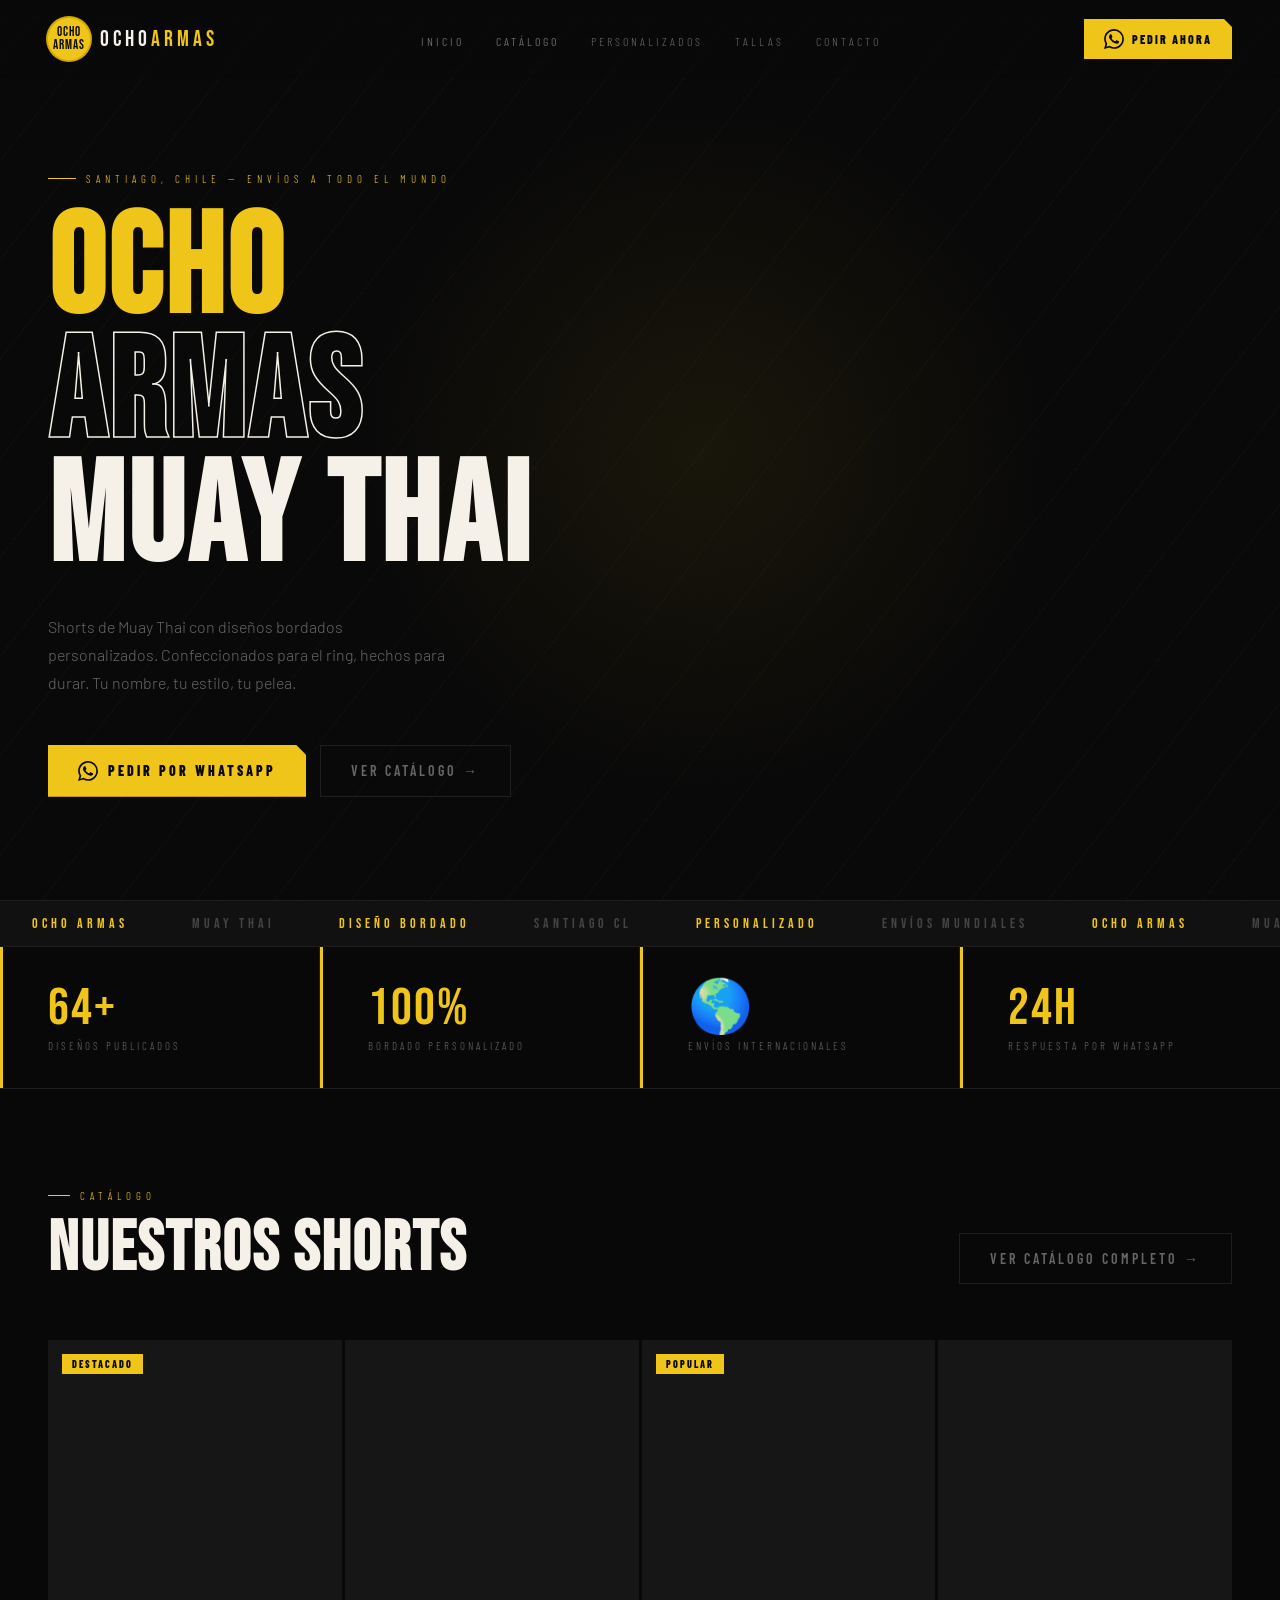
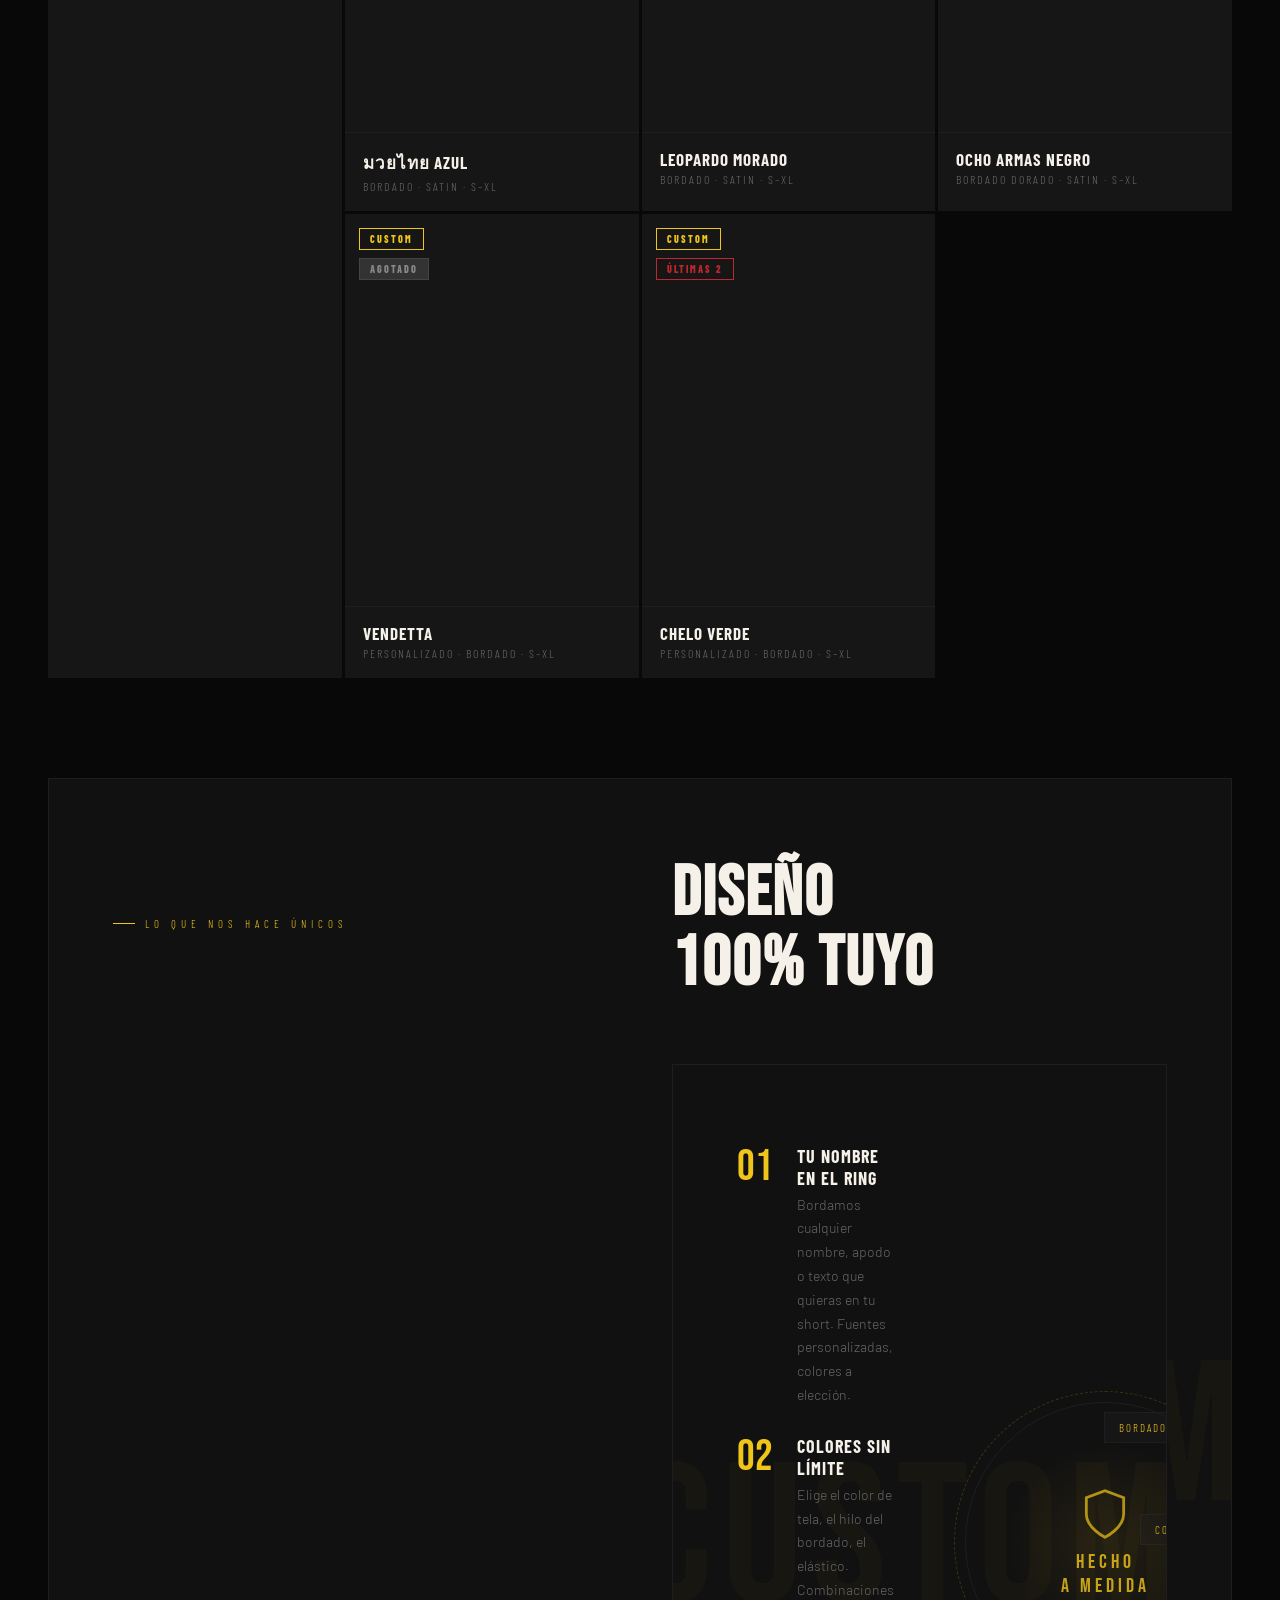
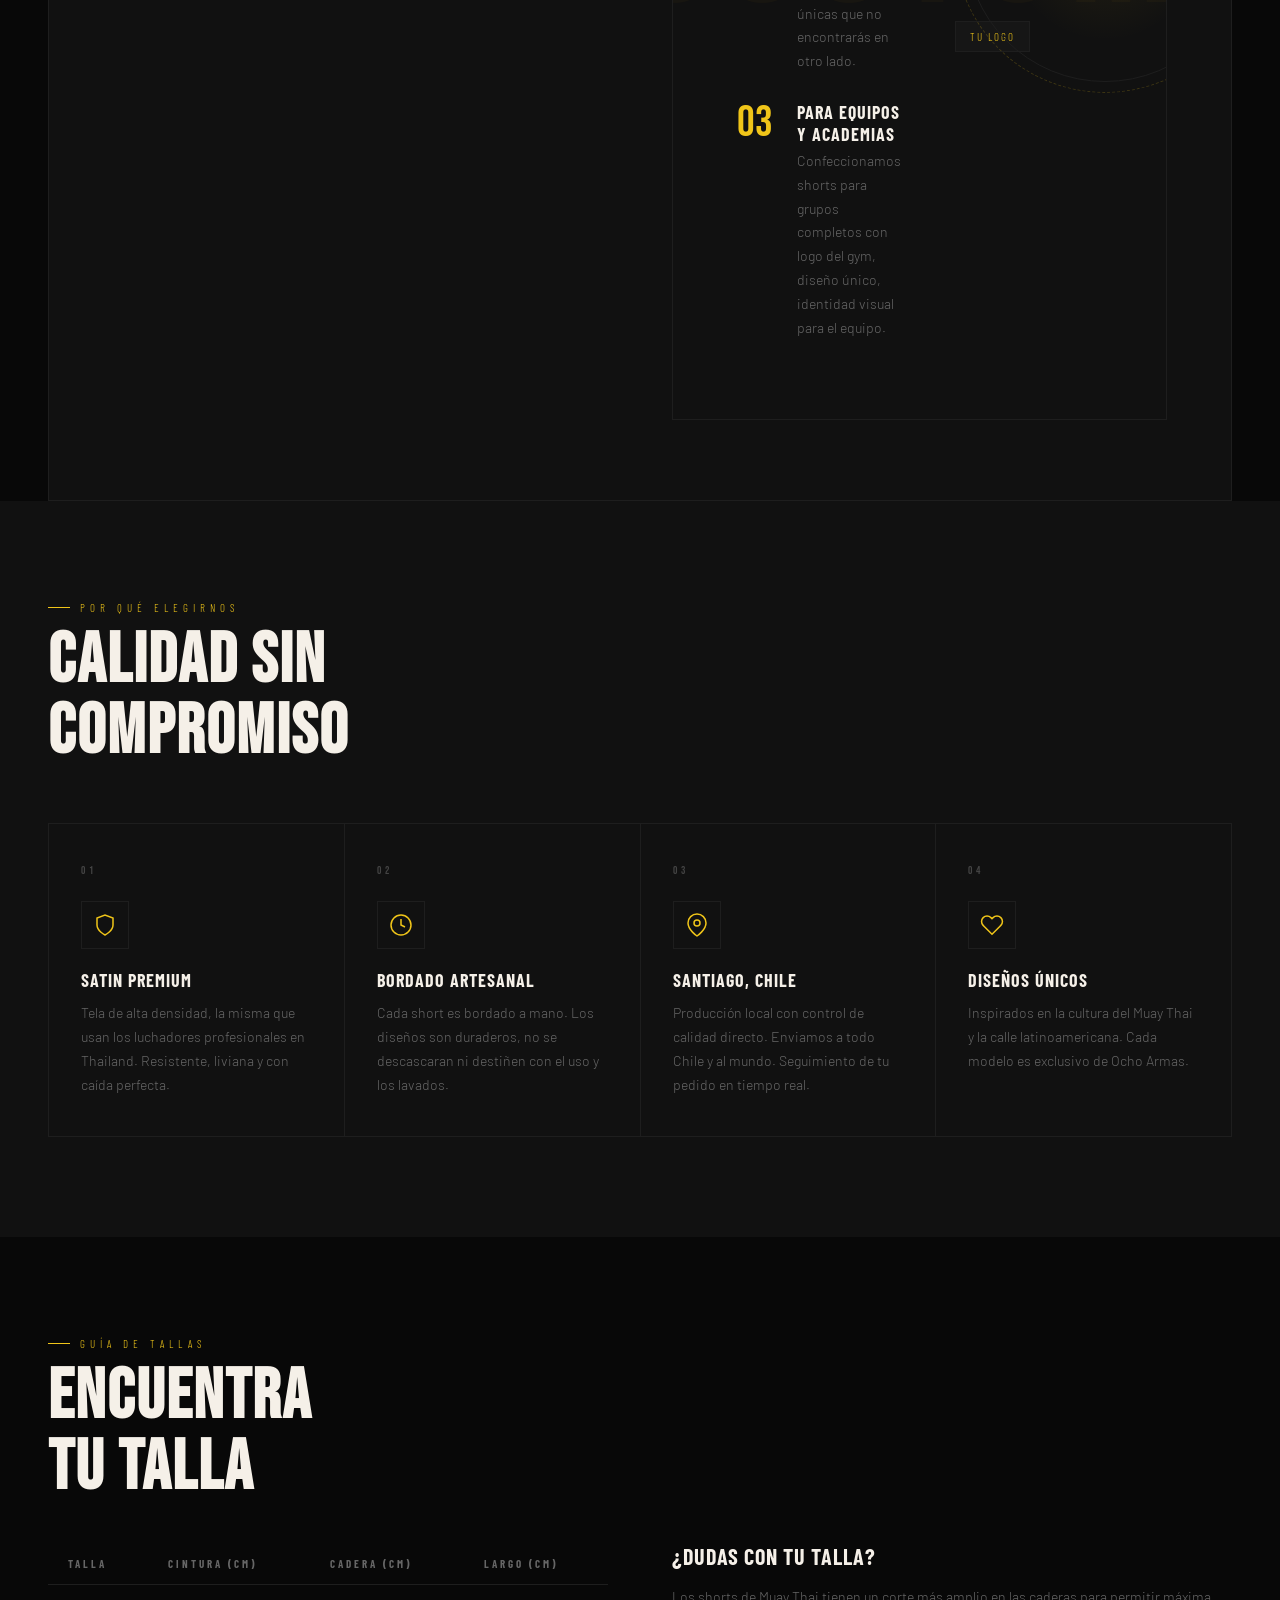
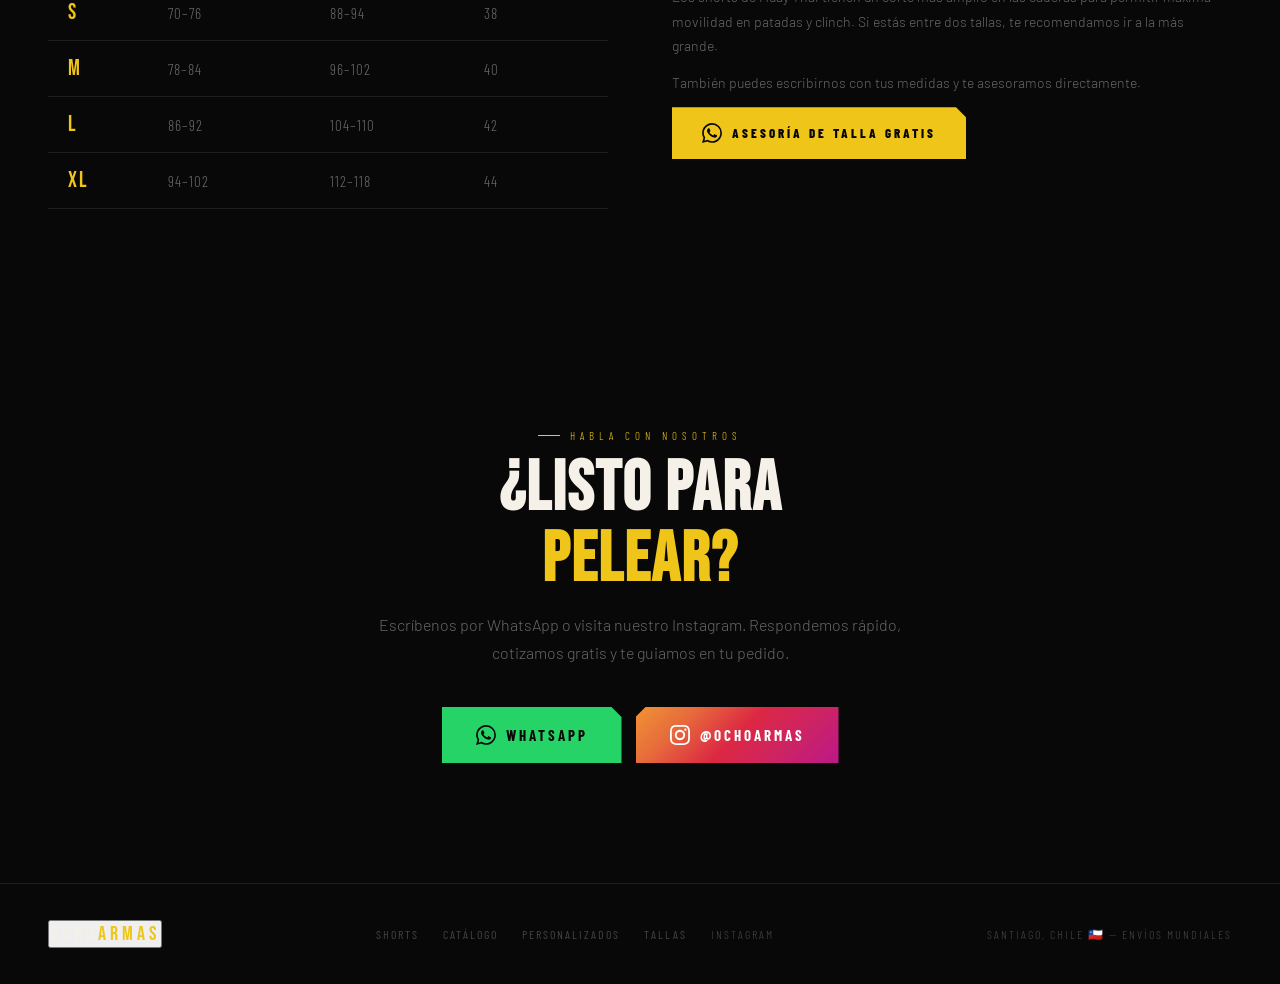
==== commit f41e087d: "Update de js y workflow" ====
--- a/index.html
+++ b/index.html
@@ -5,991 +5,7 @@
 <meta name="viewport" content="width=device-width, initial-scale=1.0">
 <title>OCHO ARMAS — Shorts de Muay Thai</title>
 <link href="https://fonts.googleapis.com/css2?family=Bebas+Neue&family=Barlow+Condensed:ital,wght@0,400;0,600;0,700;0,800;1,700&family=Barlow:wght@300;400;500&display=swap" rel="stylesheet">
-<style>
-  :root {
-    --black:   #080808;
-    --dark:    #111111;
-    --card:    #161616;
-    --border:  #1e1e1e;
-    --yellow:  #f0c519;
-    --yellow2: #d4a800;
-    --red:     #c0272d;
-    --white:   #f5f0e8;
-    --gray:    #666;
-    --gray2:   #444;
-  }
-
-  *, *::before, *::after { margin:0; padding:0; box-sizing:border-box; }
-  html { scroll-behavior: smooth; }
-
-  body {
-    background: var(--black);
-    color: var(--white);
-    font-family: 'Barlow', sans-serif;
-    font-weight: 300;
-    overflow-x: hidden;
-  }
-
-  /* ── GRAIN ── */
-  body::after {
-    content:'';
-    position:fixed; inset:0;
-    background-image:url("data:image/svg+xml,%3Csvg viewBox='0 0 256 256' xmlns='http://www.w3.org/2000/svg'%3E%3Cfilter id='n'%3E%3CfeTurbulence type='fractalNoise' baseFrequency='0.85' numOctaves='4' stitchTiles='stitch'/%3E%3C/filter%3E%3Crect width='100%25' height='100%25' filter='url(%23n)' opacity='0.05'/%3E%3C/svg%3E");
-    background-size:256px;
-    pointer-events:none;
-    z-index:9000;
-    mix-blend-mode: overlay;
-    opacity:.55;
-  }
-
-  /* ── PAGES ── */
-  .page { display:none; }
-  .page.active { display:block; }
-
-  /* ── NAV ── */
-  nav {
-    position:fixed; top:0; left:0; right:0; z-index:500;
-    display:flex; justify-content:space-between; align-items:center;
-    padding:18px 48px;
-    background:linear-gradient(to bottom,rgba(8,8,8,.97) 0%,transparent 100%);
-    backdrop-filter: blur(2px);
-  }
-
-  .nav-logo {
-    display:flex; align-items:center; gap:10px;
-    text-decoration:none; cursor:pointer;
-    background:none; border:none;
-  }
-
-  .nav-logo-icon {
-    width:42px; height:42px;
-    background: var(--yellow);
-    border-radius:50%;
-    display:flex; align-items:center; justify-content:center;
-    font-family:'Bebas Neue',sans-serif;
-    font-size:13px;
-    color:var(--black);
-    letter-spacing:1px;
-    line-height:1;
-    text-align:center;
-    padding:4px;
-    box-shadow: 0 0 0 2px var(--yellow2);
-  }
-
-  .nav-logo-text {
-    font-family:'Bebas Neue',sans-serif;
-    font-size:22px;
-    letter-spacing:4px;
-    color:var(--white);
-  }
-  .nav-logo-text span { color:var(--yellow); }
-
-  nav ul { list-style:none; display:flex; gap:32px; }
-
-  nav ul a, .nav-link {
-    color:var(--gray);
-    text-decoration:none;
-    font-family:'Barlow Condensed',sans-serif;
-    font-size:12px;
-    letter-spacing:3px;
-    text-transform:uppercase;
-    transition:color .2s;
-    cursor:pointer;
-    background:none; border:none;
-  }
-  nav ul a:hover, .nav-link:hover { color:var(--yellow); }
-  nav ul a.active-nav { color:var(--yellow); }
-
-  .nav-wa {
-    display:inline-flex; align-items:center; gap:8px;
-    background:var(--yellow);
-    color:var(--black) !important;
-    padding:10px 20px;
-    font-family:'Barlow Condensed',sans-serif;
-    font-size:12px;
-    letter-spacing:2px;
-    text-transform:uppercase;
-    font-weight:800;
-    text-decoration:none;
-    transition: background .2s, transform .15s;
-    clip-path:polygon(0 0,calc(100% - 8px) 0,100% 8px,100% 100%,0 100%);
-  }
-  .nav-wa:hover { background:var(--yellow2); transform:translateY(-1px); }
-
-  /* ── HERO ── */
-  .hero {
-    min-height:100vh;
-    display:flex; align-items:center;
-    position:relative; overflow:hidden;
-    padding:140px 48px 80px;
-  }
-
-  .hero::before {
-    content:'';
-    position:absolute; inset:0;
-    background:
-      repeating-linear-gradient(-52deg,transparent,transparent 60px,rgba(240,197,25,.028) 60px,rgba(240,197,25,.028) 61px);
-    pointer-events:none;
-  }
-
-  .hero-glow {
-    position:absolute;
-    width:700px; height:700px;
-    border-radius:50%;
-    background:radial-gradient(circle,rgba(240,197,25,.07) 0%,transparent 70%);
-    top:50%; left:55%;
-    transform:translate(-50%,-50%);
-    pointer-events:none;
-  }
-
-  .hero-content {
-    position:relative; z-index:2;
-    max-width:660px;
-  }
-
-  .eyebrow {
-    display:inline-flex; align-items:center; gap:10px;
-    font-family:'Barlow Condensed',sans-serif;
-    font-size:11px; letter-spacing:5px; text-transform:uppercase;
-    color:var(--yellow);
-    margin-bottom:24px;
-  }
-  .eyebrow::before {
-    content:''; display:block;
-    width:28px; height:1px; background:var(--yellow);
-  }
-
-  h1 {
-    font-family:'Bebas Neue',sans-serif;
-    font-size:clamp(80px,11vw,160px);
-    line-height:.88;
-    letter-spacing:3px;
-    margin-bottom:32px;
-  }
-
-  h1 .line-yellow { color:var(--yellow); display:block; }
-  h1 .line-outline {
-    -webkit-text-stroke: 1.5px var(--white);
-    color:transparent;
-    display:block;
-  }
-
-  .hero-desc {
-    font-size:16px; color:var(--gray);
-    line-height:1.75; max-width:400px;
-    margin-bottom:48px;
-  }
-
-  .hero-actions { display:flex; gap:14px; flex-wrap:wrap; }
-
-  /* ── BUTTONS ── */
-  .btn-yellow {
-    display:inline-flex; align-items:center; gap:10px;
-    background:var(--yellow); color:var(--black);
-    padding:16px 30px;
-    font-family:'Barlow Condensed',sans-serif;
-    font-size:14px; letter-spacing:3px;
-    text-transform:uppercase; font-weight:800;
-    text-decoration:none;
-    transition:all .2s;
-    clip-path:polygon(0 0,calc(100% - 10px) 0,100% 10px,100% 100%,0 100%);
-    cursor:pointer; border:none;
-  }
-  .btn-yellow:hover { background:var(--yellow2); transform:translateY(-2px); box-shadow:0 10px 32px rgba(240,197,25,.25); }
-
-  .btn-ghost {
-    display:inline-flex; align-items:center; gap:10px;
-    border:1px solid var(--border);
-    color:var(--gray);
-    padding:16px 30px;
-    font-family:'Barlow Condensed',sans-serif;
-    font-size:14px; letter-spacing:3px;
-    text-transform:uppercase; font-weight:600;
-    text-decoration:none;
-    transition:all .2s;
-    cursor:pointer; background:none;
-  }
-  .btn-ghost:hover { border-color:var(--yellow); color:var(--yellow); }
-
-  /* ── MARQUEE ── */
-  .marquee-wrap {
-    overflow:hidden;
-    border-top:1px solid var(--border);
-    border-bottom:1px solid var(--border);
-    padding:14px 0;
-    background:var(--dark);
-  }
-  .marquee-track {
-    display:flex; gap:0;
-    animation: marquee 22s linear infinite;
-    width:max-content;
-  }
-  .marquee-item {
-    font-family:'Bebas Neue',sans-serif;
-    font-size:14px; letter-spacing:4px;
-    padding:0 32px;
-    white-space:nowrap;
-    color:var(--gray2);
-  }
-  .marquee-item.accent { color:var(--yellow); }
-
-  @keyframes marquee {
-    from { transform:translateX(0); }
-    to   { transform:translateX(-50%); }
-  }
-
-  /* ── STATS ── */
-  .stats {
-    display:grid; grid-template-columns:repeat(4,1fr);
-    border-bottom:1px solid var(--border);
-  }
-  .stat {
-    padding:36px 48px;
-    border-right:1px solid var(--border);
-    position:relative; overflow:hidden;
-  }
-  .stat:last-child { border-right:none; }
-  .stat::after {
-    content:'';
-    position:absolute; top:0; left:0;
-    width:3px; height:0;
-    background:var(--yellow);
-    transition: height .6s ease;
-  }
-  .stat.visible::after { height:100%; }
-
-  .stat-num {
-    font-family:'Bebas Neue',sans-serif;
-    font-size:52px; color:var(--yellow);
-    line-height:1; letter-spacing:2px;
-  }
-  .stat-label {
-    font-family:'Barlow Condensed',sans-serif;
-    font-size:11px; letter-spacing:3px;
-    text-transform:uppercase; color:var(--gray);
-    margin-top:4px;
-  }
-
-  /* ── HOME PRODUCTS PREVIEW ── */
-  #productos { padding:100px 48px; }
-
-  .section-header {
-    display:flex; justify-content:space-between; align-items:flex-end;
-    margin-bottom:56px;
-  }
-
-  .section-tag {
-    font-family:'Barlow Condensed',sans-serif;
-    font-size:11px; letter-spacing:5px;
-    text-transform:uppercase; color:var(--yellow);
-    display:flex; align-items:center; gap:10px;
-    margin-bottom:12px;
-  }
-  .section-tag::before {
-    content:''; display:block;
-    width:22px; height:1px; background:var(--yellow);
-  }
-
-  h2 {
-    font-family:'Bebas Neue',sans-serif;
-    font-size:clamp(44px,5.5vw,72px);
-    letter-spacing:2px; line-height:1;
-  }
-
-  .products-grid {
-    display:grid;
-    grid-template-columns:repeat(4,1fr);
-    gap:3px;
-  }
-
-  .product-card {
-    position:relative; overflow:hidden;
-    background:var(--card);
-    cursor:pointer;
-  }
-  .product-card.featured { grid-row: span 2; }
-
-  .product-img-wrap {
-    aspect-ratio:3/4;
-    overflow:hidden;
-    background:var(--card);
-    position:relative;
-  }
-  .product-card.featured .product-img-wrap { aspect-ratio:unset; height:100%; }
-
-  .prod-placeholder {
-    width:100%; height:100%; min-height:260px;
-    display:flex; flex-direction:column;
-    align-items:center; justify-content:center;
-    gap:8px;
-    background:linear-gradient(145deg,#1a1a1a,#111);
-  }
-  .prod-placeholder .shorts-icon {
-    width:64px; height:64px;
-    opacity:.18;
-  }
-  .prod-placeholder span {
-    font-family:'Barlow Condensed',sans-serif;
-    font-size:10px; letter-spacing:2px;
-    color:#333; text-transform:uppercase;
-  }
-
-  .swatch { display:inline-block; width:10px; height:10px; border-radius:50%; }
-
-  .product-overlay {
-    position:absolute; inset:0;
-    background:rgba(8,8,8,.82);
-    display:flex; flex-direction:column;
-    align-items:center; justify-content:center;
-    gap:12px;
-    opacity:0; transition:opacity .3s;
-  }
-  .product-card:hover .product-overlay { opacity:1; }
-  .product-card:hover .prod-img-inner { transform:scale(1.07); }
-
-  .prod-img-inner {
-    width:100%; height:100%;
-    transition:transform .5s ease;
-  }
-
-  .overlay-btn {
-    display:inline-flex; align-items:center; gap:8px;
-    background:var(--yellow); color:var(--black);
-    padding:12px 24px;
-    font-family:'Barlow Condensed',sans-serif;
-    font-size:13px; letter-spacing:2px;
-    text-transform:uppercase; font-weight:800;
-    text-decoration:none;
-    transition: transform .15s;
-    cursor:pointer; border:none;
-  }
-  .overlay-btn:hover { transform:scale(1.04); }
-
-  .overlay-detail-btn {
-    display:inline-flex; align-items:center; gap:8px;
-    background:transparent;
-    border:1px solid rgba(255,255,255,.25);
-    color:var(--white);
-    padding:10px 22px;
-    font-family:'Barlow Condensed',sans-serif;
-    font-size:12px; letter-spacing:2px;
-    text-transform:uppercase; font-weight:600;
-    text-decoration:none;
-    transition: all .15s;
-    cursor:pointer;
-  }
-  .overlay-detail-btn:hover { border-color:var(--yellow); color:var(--yellow); }
-
-  .product-badge {
-    position:absolute; top:14px; left:14px;
-    background:var(--yellow); color:var(--black);
-    font-family:'Barlow Condensed',sans-serif;
-    font-size:10px; letter-spacing:2px;
-    text-transform:uppercase; font-weight:800;
-    padding:4px 10px;
-  }
-  .product-badge.custom {
-    background:transparent;
-    border:1px solid var(--yellow);
-    color:var(--yellow);
-  }
-
-  .product-info {
-    padding:16px 18px 18px;
-    background:var(--card);
-    border-top:1px solid var(--border);
-  }
-  .product-name {
-    font-family:'Barlow Condensed',sans-serif;
-    font-size:17px; font-weight:700;
-    text-transform:uppercase; letter-spacing:1px;
-    color:var(--white); margin-bottom:3px;
-  }
-  .product-meta {
-    font-family:'Barlow Condensed',sans-serif;
-    font-size:12px; letter-spacing:2px;
-    color:var(--gray); text-transform:uppercase;
-  }
-
-  /* ── CUSTOM ── */
-  #personalizado {
-    margin:0 48px;
-    border:1px solid var(--border);
-    padding:80px 64px;
-    display:grid; grid-template-columns:1fr 1fr;
-    gap:64px; align-items:center;
-    position:relative; overflow:hidden;
-    background:var(--dark);
-  }
-
-  #personalizado::before {
-    content:'CUSTOM';
-    position:absolute; right:-20px; top:50%;
-    transform:translateY(-50%);
-    font-family:'Bebas Neue',sans-serif;
-    font-size:200px; letter-spacing:10px;
-    color:rgba(240,197,25,.03);
-    pointer-events:none; line-height:1;
-  }
-
-  .custom-feature {
-    display:flex; align-items:flex-start; gap:16px;
-    margin-bottom:28px;
-  }
-  .custom-feature:last-child { margin-bottom:0; }
-
-  .custom-num {
-    font-family:'Bebas Neue',sans-serif;
-    font-size:44px; color:var(--yellow);
-    line-height:1; min-width:44px;
-  }
-  .custom-title {
-    font-family:'Barlow Condensed',sans-serif;
-    font-size:18px; font-weight:700;
-    text-transform:uppercase; letter-spacing:1px;
-    margin-bottom:4px; color:var(--white);
-  }
-  .custom-desc { font-size:14px; color:var(--gray); line-height:1.7; }
-
-  .custom-visual {
-    position:relative;
-    display:flex; align-items:center; justify-content:center;
-  }
-
-  .custom-ring {
-    width:280px; height:280px;
-    border:1px solid var(--border);
-    border-radius:50%;
-    display:flex; align-items:center; justify-content:center;
-    position:relative;
-  }
-  .custom-ring::before {
-    content:'';
-    position:absolute; inset:-12px;
-    border:1px dashed rgba(240,197,25,.2);
-    border-radius:50%;
-    animation: spin 20s linear infinite;
-  }
-  @keyframes spin { to { transform:rotate(360deg); } }
-
-  .custom-ring-inner {
-    width:200px; height:200px;
-    border-radius:50%;
-    background:radial-gradient(circle,rgba(240,197,25,.08),transparent 70%);
-    display:flex; align-items:center; justify-content:center;
-    flex-direction:column; gap:8px;
-  }
-  .custom-ring-inner svg { width:56px; height:56px; color:var(--yellow); opacity:.7; }
-  .custom-ring-inner p {
-    font-family:'Bebas Neue',sans-serif;
-    font-size:20px; letter-spacing:4px;
-    color:var(--yellow); opacity:.8;
-    text-align:center;
-  }
-
-  .float-tag {
-    position:absolute;
-    background:var(--card); border:1px solid var(--border);
-    padding:8px 14px;
-    font-family:'Barlow Condensed',sans-serif;
-    font-size:11px; letter-spacing:2px;
-    color:var(--yellow); text-transform:uppercase;
-  }
-  .float-tag:nth-child(1) { top:10px; right:0; }
-  .float-tag:nth-child(2) { bottom:30px; left:-10px; }
-  .float-tag:nth-child(3) { top:40%; right:-20px; }
-
-  /* ── FEATURES ── */
-  #caracteristicas { padding:100px 48px; background:var(--dark); }
-
-  .features-grid {
-    display:grid; grid-template-columns:repeat(4,1fr);
-    gap:1px; background:var(--border);
-    margin-top:56px;
-    border:1px solid var(--border);
-  }
-
-  .feature {
-    padding:40px 32px;
-    background:var(--dark);
-    transition: background .3s;
-  }
-  .feature:hover { background: #171400; }
-
-  .feature-num {
-    font-family:'Bebas Neue',sans-serif;
-    font-size:11px; letter-spacing:4px;
-    color:var(--gray2); margin-bottom:24px;
-  }
-  .feature-icon-wrap {
-    width:48px; height:48px;
-    border:1px solid var(--border);
-    display:flex; align-items:center; justify-content:center;
-    margin-bottom:20px;
-    color:var(--yellow);
-  }
-  .feature-icon-wrap svg { width:24px; height:24px; }
-  .feature-title {
-    font-family:'Barlow Condensed',sans-serif;
-    font-size:18px; font-weight:700;
-    text-transform:uppercase; letter-spacing:1px;
-    margin-bottom:10px;
-  }
-  .feature-desc { font-size:14px; color:var(--gray); line-height:1.7; }
-
-  /* ── SIZES ── */
-  #tallas { padding:100px 48px; }
-
-  .tallas-inner {
-    display:grid; grid-template-columns:1fr 1fr;
-    gap:64px; align-items:start; margin-top:40px;
-  }
-
-  .sizes-table { width:100%; border-collapse:collapse; }
-  .sizes-table th {
-    font-family:'Barlow Condensed',sans-serif;
-    font-size:11px; letter-spacing:3px;
-    text-transform:uppercase; color:var(--gray);
-    padding:14px 20px; text-align:left;
-    border-bottom:1px solid var(--border);
-  }
-  .sizes-table td {
-    padding:14px 20px;
-    font-family:'Barlow Condensed',sans-serif;
-    font-size:15px; letter-spacing:1px;
-    border-bottom:1px solid var(--border);
-    color:var(--gray);
-  }
-  .sizes-table .size-name {
-    font-family:'Bebas Neue',sans-serif;
-    font-size:22px; color:var(--yellow); letter-spacing:2px;
-  }
-  .sizes-table tr:hover td { color:var(--white); }
-
-  .tallas-note h3 {
-    font-family:'Barlow Condensed',sans-serif;
-    font-size:22px; font-weight:700;
-    text-transform:uppercase; letter-spacing:1px;
-    margin-bottom:16px;
-  }
-  .tallas-note p {
-    font-size:14px; color:var(--gray);
-    line-height:1.75; margin-bottom:12px;
-  }
-
-  /* ── CTA ── */
-  #contacto { padding:120px 48px; text-align:center; }
-  .cta-content { max-width:580px; margin:0 auto; }
-  .cta-content p { font-size:16px; color:var(--gray); line-height:1.75; margin-bottom:40px; }
-  .cta-content h2 { margin-bottom:16px; }
-
-  .cta-buttons { display:flex; gap:14px; justify-content:center; flex-wrap:wrap; }
-
-  .btn-wa {
-    display:inline-flex; align-items:center; gap:10px;
-    background:#25D366; color:var(--black);
-    padding:18px 34px;
-    font-family:'Barlow Condensed',sans-serif;
-    font-size:15px; letter-spacing:3px;
-    text-transform:uppercase; font-weight:700;
-    text-decoration:none;
-    clip-path:polygon(0 0,calc(100% - 10px) 0,100% 10px,100% 100%,0 100%);
-    transition:all .2s;
-  }
-  .btn-wa:hover { transform:translateY(-2px); box-shadow:0 12px 32px rgba(37,211,102,.3); }
-
-  .btn-ig {
-    display:inline-flex; align-items:center; gap:10px;
-    background:linear-gradient(135deg,#f09433,#e6683c,#dc2743,#cc2366,#bc1888);
-    color:white;
-    padding:18px 34px;
-    font-family:'Barlow Condensed',sans-serif;
-    font-size:15px; letter-spacing:3px;
-    text-transform:uppercase; font-weight:700;
-    text-decoration:none;
-    clip-path:polygon(10px 0,100% 0,100% 100%,0 100%,0 10px);
-    transition:all .2s;
-  }
-  .btn-ig:hover { transform:translateY(-2px); box-shadow:0 12px 32px rgba(253,29,29,.3); }
-
-  /* ── FOOTER ── */
-  footer {
-    border-top:1px solid var(--border);
-    padding:36px 48px;
-    display:flex; justify-content:space-between; align-items:center;
-    flex-wrap:wrap; gap:20px;
-  }
-  .footer-logo {
-    font-family:'Bebas Neue',sans-serif;
-    font-size:20px; letter-spacing:4px; color:var(--white);
-    cursor:pointer;
-  }
-  .footer-logo span { color:var(--yellow); }
-  footer p {
-    font-family:'Barlow Condensed',sans-serif;
-    font-size:12px; letter-spacing:2px;
-    color:var(--gray2); text-transform:uppercase;
-  }
-  .footer-links { display:flex; gap:24px; }
-  .footer-links a, .footer-links button {
-    font-family:'Barlow Condensed',sans-serif;
-    font-size:12px; letter-spacing:2px;
-    color:var(--gray2); text-transform:uppercase;
-    text-decoration:none; transition:color .2s;
-    cursor:pointer; background:none; border:none;
-  }
-  .footer-links a:hover, .footer-links button:hover { color:var(--yellow); }
-
-  /* ── REVEAL ── */
-  .reveal {
-    opacity:0; transform:translateY(36px);
-    transition: opacity .7s ease, transform .7s ease;
-  }
-  .reveal.visible { opacity:1; transform:translateY(0); }
-
-  /* ── ICONS ── */
-  .icon-wa { width:20px; height:20px; fill:currentColor; flex-shrink:0; }
-
-  /* ════════════════════════════════════
-     CATÁLOGO PAGE
-  ════════════════════════════════════ */
-  .catalog-header {
-    padding:140px 48px 60px;
-    position:relative; overflow:hidden;
-    border-bottom:1px solid var(--border);
-  }
-  .catalog-header::before {
-    content:'';
-    position:absolute; inset:0;
-    background: repeating-linear-gradient(-52deg,transparent,transparent 60px,rgba(240,197,25,.028) 60px,rgba(240,197,25,.028) 61px);
-    pointer-events:none;
-  }
-  .catalog-header-inner { position:relative; z-index:2; }
-
-  .catalog-breadcrumb {
-    display:flex; align-items:center; gap:10px;
-    font-family:'Barlow Condensed',sans-serif;
-    font-size:11px; letter-spacing:4px;
-    text-transform:uppercase; color:var(--gray);
-    margin-bottom:20px;
-  }
-  .catalog-breadcrumb button {
-    background:none; border:none; color:var(--yellow);
-    font-family:'Barlow Condensed',sans-serif;
-    font-size:11px; letter-spacing:4px;
-    text-transform:uppercase; cursor:pointer;
-    transition:opacity .2s;
-  }
-  .catalog-breadcrumb button:hover { opacity:.7; }
-  .catalog-breadcrumb span { color:var(--gray2); }
-
-  .catalog-title-row {
-    display:flex; justify-content:space-between; align-items:flex-end;
-    flex-wrap:wrap; gap:20px;
-  }
-
-  .catalog-filters {
-    display:flex; gap:8px; flex-wrap:wrap;
-    padding:24px 48px;
-    border-bottom:1px solid var(--border);
-    background:var(--dark);
-  }
-  .filter-btn {
-    font-family:'Barlow Condensed',sans-serif;
-    font-size:11px; letter-spacing:3px;
-    text-transform:uppercase;
-    padding:8px 18px;
-    border:1px solid var(--border);
-    background:none; color:var(--gray);
-    cursor:pointer; transition:all .2s;
-  }
-  .filter-btn:hover, .filter-btn.active {
-    border-color:var(--yellow); color:var(--yellow);
-    background:rgba(240,197,25,.04);
-  }
-
-  .catalog-grid-wrap { padding:48px; }
-
-  .catalog-grid {
-    display:grid;
-    grid-template-columns:repeat(3,1fr);
-    gap:3px;
-  }
-
-  .catalog-count {
-    font-family:'Barlow Condensed',sans-serif;
-    font-size:12px; letter-spacing:3px;
-    text-transform:uppercase; color:var(--gray);
-    margin-bottom:32px;
-  }
-
-  /* ════════════════════════════════════
-     PRODUCT DETAIL PAGE
-  ════════════════════════════════════ */
-  .detail-page { padding-top:88px; }
-
-  .detail-breadcrumb {
-    display:flex; align-items:center; gap:10px;
-    padding:20px 48px;
-    border-bottom:1px solid var(--border);
-    font-family:'Barlow Condensed',sans-serif;
-    font-size:11px; letter-spacing:4px;
-    text-transform:uppercase; color:var(--gray);
-    background:var(--dark);
-  }
-  .detail-breadcrumb button {
-    background:none; border:none; color:var(--yellow);
-    font-family:'Barlow Condensed',sans-serif;
-    font-size:11px; letter-spacing:4px;
-    text-transform:uppercase; cursor:pointer;
-    transition:opacity .2s;
-  }
-  .detail-breadcrumb button:hover { opacity:.7; }
-  .detail-breadcrumb span { color:var(--gray2); }
-
-  .detail-layout {
-    display:grid; grid-template-columns:1fr 1fr;
-    min-height:calc(100vh - 148px);
-  }
-
-  .detail-gallery {
-    position:sticky; top:88px;
-    height:calc(100vh - 88px);
-    overflow:hidden;
-    background:var(--card);
-    display:flex; align-items:center; justify-content:center;
-    flex-direction:column; gap:0;
-  }
-
-  .detail-main-img {
-    width:100%; flex:1;
-    display:flex; align-items:center; justify-content:center;
-    position:relative;
-  }
-
-  .detail-placeholder {
-    width:100%; height:100%;
-    display:flex; align-items:center; justify-content:center;
-    flex-direction:column; gap:16px;
-    position:relative;
-  }
-
-  .detail-placeholder-bg {
-    position:absolute; inset:0;
-  }
-
-  .detail-placeholder-content {
-    position:relative; z-index:2;
-    display:flex; flex-direction:column;
-    align-items:center; gap:12px;
-  }
-
-  .detail-placeholder-icon {
-    width:120px; height:120px; opacity:.2;
-  }
-
-  .detail-placeholder-text {
-    font-family:'Barlow Condensed',sans-serif;
-    font-size:11px; letter-spacing:3px;
-    color:#444; text-transform:uppercase;
-  }
-
-  .detail-badge-overlay {
-    position:absolute; top:24px; left:24px;
-  }
-
-  .detail-thumbnails {
-    display:flex; gap:3px;
-    padding:12px; background:var(--dark);
-    border-top:1px solid var(--border);
-    width:100%;
-  }
-  .detail-thumb {
-    width:64px; height:64px;
-    background:var(--card);
-    border:1px solid var(--border);
-    cursor:pointer; overflow:hidden;
-    display:flex; align-items:center; justify-content:center;
-    flex-shrink:0;
-    transition:border-color .2s;
-  }
-  .detail-thumb.active { border-color:var(--yellow); }
-  .detail-thumb svg { width:28px; height:28px; opacity:.3; }
-
-  .detail-info {
-    padding:56px 64px;
-    overflow-y:auto;
-    border-left:1px solid var(--border);
-  }
-
-  .detail-tag {
-    font-family:'Barlow Condensed',sans-serif;
-    font-size:11px; letter-spacing:5px;
-    text-transform:uppercase; color:var(--yellow);
-    display:flex; align-items:center; gap:10px;
-    margin-bottom:16px;
-  }
-  .detail-tag::before {
-    content:''; display:block;
-    width:22px; height:1px; background:var(--yellow);
-  }
-
-  .detail-title {
-    font-family:'Bebas Neue',sans-serif;
-    font-size:clamp(52px,6vw,84px);
-    letter-spacing:2px; line-height:1;
-    margin-bottom:8px;
-  }
-
-  .detail-subtitle {
-    font-family:'Barlow Condensed',sans-serif;
-    font-size:14px; letter-spacing:3px;
-    text-transform:uppercase; color:var(--gray);
-    margin-bottom:32px;
-  }
-
-  .detail-price-row {
-    display:flex; align-items:center; gap:16px;
-    padding:20px 0;
-    border-top:1px solid var(--border);
-    border-bottom:1px solid var(--border);
-    margin-bottom:32px;
-  }
-  .detail-price-label {
-    font-family:'Barlow Condensed',sans-serif;
-    font-size:11px; letter-spacing:3px;
-    text-transform:uppercase; color:var(--gray);
-  }
-  .detail-price-val {
-    font-family:'Bebas Neue',sans-serif;
-    font-size:34px; color:var(--yellow);
-    letter-spacing:2px;
-  }
-  .detail-price-note {
-    font-family:'Barlow Condensed',sans-serif;
-    font-size:12px; letter-spacing:2px;
-    color:var(--gray2); text-transform:uppercase;
-    margin-left:auto;
-  }
-
-  .detail-desc {
-    font-size:15px; color:var(--gray);
-    line-height:1.8; margin-bottom:32px;
-  }
-
-  .detail-section-title {
-    font-family:'Barlow Condensed',sans-serif;
-    font-size:11px; letter-spacing:4px;
-    text-transform:uppercase; color:var(--gray2);
-    margin-bottom:12px;
-  }
-
-  .size-selector {
-    display:flex; gap:8px; margin-bottom:32px;
-    flex-wrap:wrap;
-  }
-  .size-opt {
-    width:52px; height:52px;
-    border:1px solid var(--border);
-    background:none;
-    font-family:'Bebas Neue',sans-serif;
-    font-size:18px; letter-spacing:1px;
-    color:var(--gray); cursor:pointer;
-    transition:all .2s;
-    display:flex; align-items:center; justify-content:center;
-  }
-  .size-opt:hover { border-color:var(--yellow); color:var(--yellow); }
-  .size-opt.active { border-color:var(--yellow); background:var(--yellow); color:var(--black); }
-
-  .color-selector {
-    display:flex; gap:10px; margin-bottom:40px;
-    flex-wrap:wrap;
-  }
-  .color-opt {
-    width:32px; height:32px;
-    border-radius:50%;
-    border:2px solid transparent;
-    cursor:pointer;
-    transition:all .2s;
-    position:relative;
-  }
-  .color-opt.active {
-    border-color:var(--yellow);
-    box-shadow:0 0 0 3px rgba(240,197,25,.3);
-  }
-
-  .detail-cta-row {
-    display:flex; gap:12px; flex-wrap:wrap;
-    margin-bottom:40px;
-  }
-  .detail-cta-row .btn-yellow { flex:1; justify-content:center; }
-  .detail-cta-row .btn-ghost  { flex-shrink:0; }
-
-  .detail-features {
-    border:1px solid var(--border);
-    margin-bottom:32px;
-  }
-  .detail-feat-row {
-    display:flex; align-items:center; gap:16px;
-    padding:16px 20px;
-    border-bottom:1px solid var(--border);
-    font-size:14px; color:var(--gray);
-  }
-  .detail-feat-row:last-child { border-bottom:none; }
-  .detail-feat-icon { color:var(--yellow); flex-shrink:0; }
-  .detail-feat-icon svg { width:18px; height:18px; }
-  .detail-feat-label {
-    font-family:'Barlow Condensed',sans-serif;
-    font-size:13px; letter-spacing:2px;
-    text-transform:uppercase; color:var(--white);
-    min-width:120px;
-  }
-
-  .detail-related { padding:80px 48px; border-top:1px solid var(--border); background:var(--dark); }
-  .detail-related h2 { margin-bottom:40px; }
-  .related-grid {
-    display:grid; grid-template-columns:repeat(3,1fr);
-    gap:3px;
-  }
-
-  /* ── RESPONSIVE ── */
-  @media(max-width:1024px) {
-    .products-grid { grid-template-columns:repeat(3,1fr); }
-    .product-card.featured { grid-row:span 1; }
-    .features-grid { grid-template-columns:repeat(2,1fr); }
-    .stats { grid-template-columns:repeat(2,1fr); }
-    #personalizado { grid-template-columns:1fr; }
-    .tallas-inner { grid-template-columns:1fr; }
-    .catalog-grid { grid-template-columns:repeat(2,1fr); }
-    .detail-layout { grid-template-columns:1fr; }
-    .detail-gallery { position:relative; top:0; height:60vw; min-height:340px; }
-    .related-grid { grid-template-columns:repeat(2,1fr); }
-  }
-
-  @media(max-width:768px) {
-    nav { padding:16px 20px; }
-    nav ul { display:none; }
-    .hero { padding:120px 20px 60px; }
-    h1 { font-size:72px; }
-    .hero-glow { display:none; }
-    .products-grid { grid-template-columns:repeat(2,1fr); }
-    #productos,#caracteristicas,#tallas,#contacto { padding:60px 20px; }
-    #personalizado { margin:0 20px; padding:48px 24px; }
-    .features-grid { grid-template-columns:1fr; }
-    .stats { grid-template-columns:repeat(2,1fr); }
-    .stat { padding:24px; }
-    footer { padding:28px 20px; flex-direction:column; align-items:flex-start; }
-    .section-header { flex-direction:column; align-items:flex-start; gap:20px; }
-    .catalog-header { padding:120px 20px 40px; }
-    .catalog-filters { padding:16px 20px; }
-    .catalog-grid-wrap { padding:20px; }
-    .catalog-grid { grid-template-columns:repeat(2,1fr); }
-    .detail-breadcrumb { padding:16px 20px; }
-    .detail-info { padding:32px 20px; }
-    .related-grid { grid-template-columns:1fr; }
-    .detail-related { padding:48px 20px; }
-  }
-</style>
+<link rel="stylesheet" href="css/styles.css">
 </head>
 <body>
 
@@ -1067,137 +83,8 @@
     </div>
     <button class="btn-ghost" onclick="showPage('catalog')">Ver catálogo completo →</button>
   </div>
-
-  <div class="products-grid">
-    <!-- Card 1 — featured -->
-    <div class="product-card featured reveal">
-      <div class="product-img-wrap">
-        <div class="prod-placeholder" style="background:linear-gradient(145deg,#1a0a0a,#0d0505);">
-          <svg class="shorts-icon" viewBox="0 0 80 80" fill="none"><rect x="10" y="20" width="60" height="50" rx="4" fill="#c0272d" opacity=".6"/><rect x="10" y="20" width="60" height="14" rx="4" fill="#8a0000" opacity=".8"/><line x1="40" y1="34" x2="40" y2="70" stroke="#ff6666" stroke-width="2" opacity=".4"/></svg>
-          <span>Foto producto</span>
-        </div>
-      </div>
-      <div class="product-overlay">
-        <a href="https://wa.me/56900000000?text=Me%20interesa%20el%20short%20Chillattai%20Rojo" class="overlay-btn" target="_blank">
-          <svg class="icon-wa" viewBox="0 0 24 24"><path d="M17.472 14.382c-.297-.149-1.758-.867-2.03-.967-.273-.099-.471-.148-.67.15-.197.297-.767.966-.94 1.164-.173.199-.347.223-.644.075-.297-.15-1.255-.463-2.39-1.475-.883-.788-1.48-1.761-1.653-2.059-.173-.297-.018-.458.13-.606.134-.133.298-.347.446-.52.149-.174.198-.298.298-.497.099-.198.05-.371-.025-.52-.075-.149-.669-1.612-.916-2.207-.242-.579-.487-.5-.669-.51-.173-.008-.371-.01-.57-.01-.198 0-.52.074-.792.372-.272.297-1.04 1.016-1.04 2.479 0 1.462 1.065 2.875 1.213 3.074.149.198 2.096 3.2 5.077 4.487.709.306 1.262.489 1.694.625.712.227 1.36.195 1.871.118.571-.085 1.758-.719 2.006-1.413.248-.694.248-1.289.173-1.413-.074-.124-.272-.198-.57-.347m-5.421 7.403h-.004a9.87 9.87 0 01-5.031-1.378l-.361-.214-3.741.982.998-3.648-.235-.374a9.86 9.86 0 01-1.51-5.26c.001-5.45 4.436-9.884 9.888-9.884 2.64 0 5.122 1.03 6.988 2.898a9.825 9.825 0 012.893 6.994c-.003 5.45-4.437 9.884-9.885 9.884m8.413-18.297A11.815 11.815 0 0012.05 0C5.495 0 .16 5.335.157 11.892c0 2.096.547 4.142 1.588 5.945L.057 24l6.305-1.654a11.882 11.882 0 005.683 1.448h.005c6.554 0 11.89-5.335 11.893-11.893a11.821 11.821 0 00-3.48-8.413z"/></svg>
-          Consultar precio
-        </a>
-        <button class="overlay-detail-btn" onclick="showProduct(0)">Ver detalle →</button>
-      </div>
-      <span class="product-badge">Destacado</span>
-      <div class="product-info">
-        <div class="product-name">Chillattai Rojo</div>
-        <div class="product-meta">Bordado · Satin Premium · S–XL</div>
-      </div>
-    </div>
-
-    <!-- Card 2 -->
-    <div class="product-card reveal">
-      <div class="product-img-wrap">
-        <div class="prod-placeholder" style="background:linear-gradient(145deg,#0a0a1a,#060610);">
-          <svg class="shorts-icon" viewBox="0 0 80 80" fill="none"><rect x="10" y="20" width="60" height="50" rx="4" fill="#1a1a3a" opacity=".9"/><rect x="10" y="20" width="60" height="14" rx="4" fill="#0a0a22" opacity=".9"/><line x1="40" y1="34" x2="40" y2="70" stroke="#4444aa" stroke-width="2" opacity=".5"/></svg>
-          <span>Foto producto</span>
-        </div>
-      </div>
-      <div class="product-overlay">
-        <a href="https://wa.me/56900000000?text=Me%20interesa%20el%20short%20Muay%20Thai%20Azul" class="overlay-btn" target="_blank">
-          <svg class="icon-wa" viewBox="0 0 24 24"><path d="M17.472 14.382c-.297-.149-1.758-.867-2.03-.967-.273-.099-.471-.148-.67.15-.197.297-.767.966-.94 1.164-.173.199-.347.223-.644.075-.297-.15-1.255-.463-2.39-1.475-.883-.788-1.48-1.761-1.653-2.059-.173-.297-.018-.458.13-.606.134-.133.298-.347.446-.52.149-.174.198-.298.298-.497.099-.198.05-.371-.025-.52-.075-.149-.669-1.612-.916-2.207-.242-.579-.487-.5-.669-.51-.173-.008-.371-.01-.57-.01-.198 0-.52.074-.792.372-.272.297-1.04 1.016-1.04 2.479 0 1.462 1.065 2.875 1.213 3.074.149.198 2.096 3.2 5.077 4.487.709.306 1.262.489 1.694.625.712.227 1.36.195 1.871.118.571-.085 1.758-.719 2.006-1.413.248-.694.248-1.289.173-1.413-.074-.124-.272-.198-.57-.347m-5.421 7.403h-.004a9.87 9.87 0 01-5.031-1.378l-.361-.214-3.741.982.998-3.648-.235-.374a9.86 9.86 0 01-1.51-5.26c.001-5.45 4.436-9.884 9.888-9.884 2.64 0 5.122 1.03 6.988 2.898a9.825 9.825 0 012.893 6.994c-.003 5.45-4.437 9.884-9.885 9.884m8.413-18.297A11.815 11.815 0 0012.05 0C5.495 0 .16 5.335.157 11.892c0 2.096.547 4.142 1.588 5.945L.057 24l6.305-1.654a11.882 11.882 0 005.683 1.448h.005c6.554 0 11.89-5.335 11.893-11.893a11.821 11.821 0 00-3.48-8.413z"/></svg>
-          Consultar precio
-        </a>
-        <button class="overlay-detail-btn" onclick="showProduct(1)">Ver detalle →</button>
-      </div>
-      <div class="product-info">
-        <div class="product-name">มวยไทย Azul</div>
-        <div class="product-meta">Bordado · Satin · S–XL</div>
-      </div>
-    </div>
-
-    <!-- Card 3 -->
-    <div class="product-card reveal">
-      <div class="product-img-wrap">
-        <div class="prod-placeholder" style="background:linear-gradient(145deg,#1a0d1a,#100810);">
-          <svg class="shorts-icon" viewBox="0 0 80 80" fill="none"><rect x="10" y="20" width="60" height="50" rx="4" fill="#5a1a7a" opacity=".7"/><rect x="10" y="20" width="60" height="14" rx="4" fill="#3a0a5a" opacity=".9"/><line x1="40" y1="34" x2="40" y2="70" stroke="#cc66ff" stroke-width="2" opacity=".4"/></svg>
-          <span>Foto producto</span>
-        </div>
-      </div>
-      <div class="product-overlay">
-        <a href="https://wa.me/56900000000?text=Me%20interesa%20el%20short%20Leopardo%20Morado" class="overlay-btn" target="_blank">
-          <svg class="icon-wa" viewBox="0 0 24 24"><path d="M17.472 14.382c-.297-.149-1.758-.867-2.03-.967-.273-.099-.471-.148-.67.15-.197.297-.767.966-.94 1.164-.173.199-.347.223-.644.075-.297-.15-1.255-.463-2.39-1.475-.883-.788-1.48-1.761-1.653-2.059-.173-.297-.018-.458.13-.606.134-.133.298-.347.446-.52.149-.174.198-.298.298-.497.099-.198.05-.371-.025-.52-.075-.149-.669-1.612-.916-2.207-.242-.579-.487-.5-.669-.51-.173-.008-.371-.01-.57-.01-.198 0-.52.074-.792.372-.272.297-1.04 1.016-1.04 2.479 0 1.462 1.065 2.875 1.213 3.074.149.198 2.096 3.2 5.077 4.487.709.306 1.262.489 1.694.625.712.227 1.36.195 1.871.118.571-.085 1.758-.719 2.006-1.413.248-.694.248-1.289.173-1.413-.074-.124-.272-.198-.57-.347m-5.421 7.403h-.004a9.87 9.87 0 01-5.031-1.378l-.361-.214-3.741.982.998-3.648-.235-.374a9.86 9.86 0 01-1.51-5.26c.001-5.45 4.436-9.884 9.888-9.884 2.64 0 5.122 1.03 6.988 2.898a9.825 9.825 0 012.893 6.994c-.003 5.45-4.437 9.884-9.885 9.884m8.413-18.297A11.815 11.815 0 0012.05 0C5.495 0 .16 5.335.157 11.892c0 2.096.547 4.142 1.588 5.945L.057 24l6.305-1.654a11.882 11.882 0 005.683 1.448h.005c6.554 0 11.89-5.335 11.893-11.893a11.821 11.821 0 00-3.48-8.413z"/></svg>
-          Consultar precio
-        </a>
-        <button class="overlay-detail-btn" onclick="showProduct(2)">Ver detalle →</button>
-      </div>
-      <span class="product-badge">Popular</span>
-      <div class="product-info">
-        <div class="product-name">Leopardo Morado</div>
-        <div class="product-meta">Bordado · Satin · S–XL</div>
-      </div>
-    </div>
-
-    <!-- Card 4 -->
-    <div class="product-card reveal">
-      <div class="product-img-wrap">
-        <div class="prod-placeholder" style="background:linear-gradient(145deg,#0a0a0a,#141414);">
-          <svg class="shorts-icon" viewBox="0 0 80 80" fill="none"><rect x="10" y="20" width="60" height="50" rx="4" fill="#1a1a1a" opacity=".9"/><rect x="10" y="20" width="60" height="14" rx="4" fill="#0a0a0a" opacity=".9"/><line x1="40" y1="34" x2="40" y2="70" stroke="#f0c519" stroke-width="2" opacity=".6"/></svg>
-          <span>Foto producto</span>
-        </div>
-      </div>
-      <div class="product-overlay">
-        <a href="https://wa.me/56900000000?text=Me%20interesa%20el%20short%20Negro%20Dorado" class="overlay-btn" target="_blank">
-          <svg class="icon-wa" viewBox="0 0 24 24"><path d="M17.472 14.382c-.297-.149-1.758-.867-2.03-.967-.273-.099-.471-.148-.67.15-.197.297-.767.966-.94 1.164-.173.199-.347.223-.644.075-.297-.15-1.255-.463-2.39-1.475-.883-.788-1.48-1.761-1.653-2.059-.173-.297-.018-.458.13-.606.134-.133.298-.347.446-.52.149-.174.198-.298.298-.497.099-.198.05-.371-.025-.52-.075-.149-.669-1.612-.916-2.207-.242-.579-.487-.5-.669-.51-.173-.008-.371-.01-.57-.01-.198 0-.52.074-.792.372-.272.297-1.04 1.016-1.04 2.479 0 1.462 1.065 2.875 1.213 3.074.149.198 2.096 3.2 5.077 4.487.709.306 1.262.489 1.694.625.712.227 1.36.195 1.871.118.571-.085 1.758-.719 2.006-1.413.248-.694.248-1.289.173-1.413-.074-.124-.272-.198-.57-.347m-5.421 7.403h-.004a9.87 9.87 0 01-5.031-1.378l-.361-.214-3.741.982.998-3.648-.235-.374a9.86 9.86 0 01-1.51-5.26c.001-5.45 4.436-9.884 9.888-9.884 2.64 0 5.122 1.03 6.988 2.898a9.825 9.825 0 012.893 6.994c-.003 5.45-4.437 9.884-9.885 9.884m8.413-18.297A11.815 11.815 0 0012.05 0C5.495 0 .16 5.335.157 11.892c0 2.096.547 4.142 1.588 5.945L.057 24l6.305-1.654a11.882 11.882 0 005.683 1.448h.005c6.554 0 11.89-5.335 11.893-11.893a11.821 11.821 0 00-3.48-8.413z"/></svg>
-          Consultar precio
-        </a>
-        <button class="overlay-detail-btn" onclick="showProduct(3)">Ver detalle →</button>
-      </div>
-      <div class="product-info">
-        <div class="product-name">Ocho Armas Negro</div>
-        <div class="product-meta">Bordado Dorado · Satin · S–XL</div>
-      </div>
-    </div>
-
-    <!-- Card 5 -->
-    <div class="product-card reveal">
-      <div class="product-img-wrap">
-        <div class="prod-placeholder" style="background:linear-gradient(145deg,#1a1008,#100c04);">
-          <svg class="shorts-icon" viewBox="0 0 80 80" fill="none"><rect x="10" y="20" width="60" height="50" rx="4" fill="#cc3300" opacity=".6"/><rect x="10" y="20" width="60" height="14" rx="4" fill="#881100" opacity=".8"/><line x1="40" y1="34" x2="40" y2="70" stroke="#ffaa44" stroke-width="2" opacity=".5"/></svg>
-          <span>Foto producto</span>
-        </div>
-      </div>
-      <div class="product-overlay">
-        <a href="https://wa.me/56900000000?text=Me%20interesa%20el%20short%20Vendetta" class="overlay-btn" target="_blank">
-          <svg class="icon-wa" viewBox="0 0 24 24"><path d="M17.472 14.382c-.297-.149-1.758-.867-2.03-.967-.273-.099-.471-.148-.67.15-.197.297-.767.966-.94 1.164-.173.199-.347.223-.644.075-.297-.15-1.255-.463-2.39-1.475-.883-.788-1.48-1.761-1.653-2.059-.173-.297-.018-.458.13-.606.134-.133.298-.347.446-.52.149-.174.198-.298.298-.497.099-.198.05-.371-.025-.52-.075-.149-.669-1.612-.916-2.207-.242-.579-.487-.5-.669-.51-.173-.008-.371-.01-.57-.01-.198 0-.52.074-.792.372-.272.297-1.04 1.016-1.04 2.479 0 1.462 1.065 2.875 1.213 3.074.149.198 2.096 3.2 5.077 4.487.709.306 1.262.489 1.694.625.712.227 1.36.195 1.871.118.571-.085 1.758-.719 2.006-1.413.248-.694.248-1.289.173-1.413-.074-.124-.272-.198-.57-.347m-5.421 7.403h-.004a9.87 9.87 0 01-5.031-1.378l-.361-.214-3.741.982.998-3.648-.235-.374a9.86 9.86 0 01-1.51-5.26c.001-5.45 4.436-9.884 9.888-9.884 2.64 0 5.122 1.03 6.988 2.898a9.825 9.825 0 012.893 6.994c-.003 5.45-4.437 9.884-9.885 9.884m8.413-18.297A11.815 11.815 0 0012.05 0C5.495 0 .16 5.335.157 11.892c0 2.096.547 4.142 1.588 5.945L.057 24l6.305-1.654a11.882 11.882 0 005.683 1.448h.005c6.554 0 11.89-5.335 11.893-11.893a11.821 11.821 0 00-3.48-8.413z"/></svg>
-          Consultar precio
-        </a>
-        <button class="overlay-detail-btn" onclick="showProduct(4)">Ver detalle →</button>
-      </div>
-      <span class="product-badge custom">Custom</span>
-      <div class="product-info">
-        <div class="product-name">Vendetta</div>
-        <div class="product-meta">Personalizado · Bordado · S–XL</div>
-      </div>
-    </div>
-
-    <!-- Card 6 -->
-    <div class="product-card reveal">
-      <div class="product-img-wrap">
-        <div class="prod-placeholder" style="background:linear-gradient(145deg,#101a10,#080e08);">
-          <svg class="shorts-icon" viewBox="0 0 80 80" fill="none"><rect x="10" y="20" width="60" height="50" rx="4" fill="#1a5a1a" opacity=".7"/><rect x="10" y="20" width="60" height="14" rx="4" fill="#0a3a0a" opacity=".9"/><line x1="40" y1="34" x2="40" y2="70" stroke="#88ee88" stroke-width="2" opacity=".4"/></svg>
-          <span>Foto producto</span>
-        </div>
-      </div>
-      <div class="product-overlay">
-        <a href="https://wa.me/56900000000?text=Me%20interesa%20el%20short%20Chelo%20Verde" class="overlay-btn" target="_blank">
-          <svg class="icon-wa" viewBox="0 0 24 24"><path d="M17.472 14.382c-.297-.149-1.758-.867-2.03-.967-.273-.099-.471-.148-.67.15-.197.297-.767.966-.94 1.164-.173.199-.347.223-.644.075-.297-.15-1.255-.463-2.39-1.475-.883-.788-1.48-1.761-1.653-2.059-.173-.297-.018-.458.13-.606.134-.133.298-.347.446-.52.149-.174.198-.298.298-.497.099-.198.05-.371-.025-.52-.075-.149-.669-1.612-.916-2.207-.242-.579-.487-.5-.669-.51-.173-.008-.371-.01-.57-.01-.198 0-.52.074-.792.372-.272.297-1.04 1.016-1.04 2.479 0 1.462 1.065 2.875 1.213 3.074.149.198 2.096 3.2 5.077 4.487.709.306 1.262.489 1.694.625.712.227 1.36.195 1.871.118.571-.085 1.758-.719 2.006-1.413.248-.694.248-1.289.173-1.413-.074-.124-.272-.198-.57-.347m-5.421 7.403h-.004a9.87 9.87 0 01-5.031-1.378l-.361-.214-3.741.982.998-3.648-.235-.374a9.86 9.86 0 01-1.51-5.26c.001-5.45 4.436-9.884 9.888-9.884 2.64 0 5.122 1.03 6.988 2.898a9.825 9.825 0 012.893 6.994c-.003 5.45-4.437 9.884-9.885 9.884m8.413-18.297A11.815 11.815 0 0012.05 0C5.495 0 .16 5.335.157 11.892c0 2.096.547 4.142 1.588 5.945L.057 24l6.305-1.654a11.882 11.882 0 005.683 1.448h.005c6.554 0 11.89-5.335 11.893-11.893a11.821 11.821 0 00-3.48-8.413z"/></svg>
-          Consultar precio
-        </a>
-        <button class="overlay-detail-btn" onclick="showProduct(5)">Ver detalle →</button>
-      </div>
-      <span class="product-badge custom">Custom</span>
-      <div class="product-info">
-        <div class="product-name">Chelo Verde</div>
-        <div class="product-meta">Personalizado · Bordado · S–XL</div>
-      </div>
-    </div>
+  <div class="products-grid" id="home-products-grid">
+    <!-- Renderizado dinámicamente por main.js desde products.json -->
   </div>
 </section>
 
@@ -1368,96 +255,8 @@
   <!-- Grid -->
   <div class="catalog-grid-wrap">
     <div class="catalog-count" id="catalog-count">6 modelos disponibles</div>
-    <div class="catalog-grid" id="catalog-grid">
-
-      <div class="product-card" data-tags="bordado destacado">
-        <div class="product-img-wrap">
-          <div class="prod-placeholder" style="background:linear-gradient(145deg,#1a0a0a,#0d0505);">
-            <svg class="shorts-icon" viewBox="0 0 80 80" fill="none"><rect x="10" y="20" width="60" height="50" rx="4" fill="#c0272d" opacity=".6"/><rect x="10" y="20" width="60" height="14" rx="4" fill="#8a0000" opacity=".8"/><line x1="40" y1="34" x2="40" y2="70" stroke="#ff6666" stroke-width="2" opacity=".4"/></svg>
-            <span>Foto producto</span>
-          </div>
-        </div>
-        <div class="product-overlay">
-          <a href="https://wa.me/56900000000?text=Me%20interesa%20el%20short%20Chillattai%20Rojo" class="overlay-btn" target="_blank"><svg class="icon-wa" viewBox="0 0 24 24"><path d="M17.472 14.382c-.297-.149-1.758-.867-2.03-.967-.273-.099-.471-.148-.67.15-.197.297-.767.966-.94 1.164-.173.199-.347.223-.644.075-.297-.15-1.255-.463-2.39-1.475-.883-.788-1.48-1.761-1.653-2.059-.173-.297-.018-.458.13-.606.134-.133.298-.347.446-.52.149-.174.198-.298.298-.497.099-.198.05-.371-.025-.52-.075-.149-.669-1.612-.916-2.207-.242-.579-.487-.5-.669-.51-.173-.008-.371-.01-.57-.01-.198 0-.52.074-.792.372-.272.297-1.04 1.016-1.04 2.479 0 1.462 1.065 2.875 1.213 3.074.149.198 2.096 3.2 5.077 4.487.709.306 1.262.489 1.694.625.712.227 1.36.195 1.871.118.571-.085 1.758-.719 2.006-1.413.248-.694.248-1.289.173-1.413-.074-.124-.272-.198-.57-.347m-5.421 7.403h-.004a9.87 9.87 0 01-5.031-1.378l-.361-.214-3.741.982.998-3.648-.235-.374a9.86 9.86 0 01-1.51-5.26c.001-5.45 4.436-9.884 9.888-9.884 2.64 0 5.122 1.03 6.988 2.898a9.825 9.825 0 012.893 6.994c-.003 5.45-4.437 9.884-9.885 9.884m8.413-18.297A11.815 11.815 0 0012.05 0C5.495 0 .16 5.335.157 11.892c0 2.096.547 4.142 1.588 5.945L.057 24l6.305-1.654a11.882 11.882 0 005.683 1.448h.005c6.554 0 11.89-5.335 11.893-11.893a11.821 11.821 0 00-3.48-8.413z"/></svg> Consultar precio</a>
-          <button class="overlay-detail-btn" onclick="showProduct(0)">Ver detalle →</button>
-        </div>
-        <span class="product-badge">Destacado</span>
-        <div class="product-info"><div class="product-name">Chillattai Rojo</div><div class="product-meta">Bordado · Satin Premium · S–XL</div></div>
-      </div>
-
-      <div class="product-card" data-tags="bordado">
-        <div class="product-img-wrap">
-          <div class="prod-placeholder" style="background:linear-gradient(145deg,#0a0a1a,#060610);">
-            <svg class="shorts-icon" viewBox="0 0 80 80" fill="none"><rect x="10" y="20" width="60" height="50" rx="4" fill="#1a1a3a" opacity=".9"/><rect x="10" y="20" width="60" height="14" rx="4" fill="#0a0a22" opacity=".9"/><line x1="40" y1="34" x2="40" y2="70" stroke="#4444aa" stroke-width="2" opacity=".5"/></svg>
-            <span>Foto producto</span>
-          </div>
-        </div>
-        <div class="product-overlay">
-          <a href="https://wa.me/56900000000?text=Me%20interesa%20el%20short%20Muay%20Thai%20Azul" class="overlay-btn" target="_blank"><svg class="icon-wa" viewBox="0 0 24 24"><path d="M17.472 14.382c-.297-.149-1.758-.867-2.03-.967-.273-.099-.471-.148-.67.15-.197.297-.767.966-.94 1.164-.173.199-.347.223-.644.075-.297-.15-1.255-.463-2.39-1.475-.883-.788-1.48-1.761-1.653-2.059-.173-.297-.018-.458.13-.606.134-.133.298-.347.446-.52.149-.174.198-.298.298-.497.099-.198.05-.371-.025-.52-.075-.149-.669-1.612-.916-2.207-.242-.579-.487-.5-.669-.51-.173-.008-.371-.01-.57-.01-.198 0-.52.074-.792.372-.272.297-1.04 1.016-1.04 2.479 0 1.462 1.065 2.875 1.213 3.074.149.198 2.096 3.2 5.077 4.487.709.306 1.262.489 1.694.625.712.227 1.36.195 1.871.118.571-.085 1.758-.719 2.006-1.413.248-.694.248-1.289.173-1.413-.074-.124-.272-.198-.57-.347m-5.421 7.403h-.004a9.87 9.87 0 01-5.031-1.378l-.361-.214-3.741.982.998-3.648-.235-.374a9.86 9.86 0 01-1.51-5.26c.001-5.45 4.436-9.884 9.888-9.884 2.64 0 5.122 1.03 6.988 2.898a9.825 9.825 0 012.893 6.994c-.003 5.45-4.437 9.884-9.885 9.884m8.413-18.297A11.815 11.815 0 0012.05 0C5.495 0 .16 5.335.157 11.892c0 2.096.547 4.142 1.588 5.945L.057 24l6.305-1.654a11.882 11.882 0 005.683 1.448h.005c6.554 0 11.89-5.335 11.893-11.893a11.821 11.821 0 00-3.48-8.413z"/></svg> Consultar precio</a>
-          <button class="overlay-detail-btn" onclick="showProduct(1)">Ver detalle →</button>
-        </div>
-        <div class="product-info"><div class="product-name">มวยไทย Azul</div><div class="product-meta">Bordado · Satin · S–XL</div></div>
-      </div>
-
-      <div class="product-card" data-tags="bordado destacado">
-        <div class="product-img-wrap">
-          <div class="prod-placeholder" style="background:linear-gradient(145deg,#1a0d1a,#100810);">
-            <svg class="shorts-icon" viewBox="0 0 80 80" fill="none"><rect x="10" y="20" width="60" height="50" rx="4" fill="#5a1a7a" opacity=".7"/><rect x="10" y="20" width="60" height="14" rx="4" fill="#3a0a5a" opacity=".9"/><line x1="40" y1="34" x2="40" y2="70" stroke="#cc66ff" stroke-width="2" opacity=".4"/></svg>
-            <span>Foto producto</span>
-          </div>
-        </div>
-        <div class="product-overlay">
-          <a href="https://wa.me/56900000000?text=Me%20interesa%20el%20short%20Leopardo%20Morado" class="overlay-btn" target="_blank"><svg class="icon-wa" viewBox="0 0 24 24"><path d="M17.472 14.382c-.297-.149-1.758-.867-2.03-.967-.273-.099-.471-.148-.67.15-.197.297-.767.966-.94 1.164-.173.199-.347.223-.644.075-.297-.15-1.255-.463-2.39-1.475-.883-.788-1.48-1.761-1.653-2.059-.173-.297-.018-.458.13-.606.134-.133.298-.347.446-.52.149-.174.198-.298.298-.497.099-.198.05-.371-.025-.52-.075-.149-.669-1.612-.916-2.207-.242-.579-.487-.5-.669-.51-.173-.008-.371-.01-.57-.01-.198 0-.52.074-.792.372-.272.297-1.04 1.016-1.04 2.479 0 1.462 1.065 2.875 1.213 3.074.149.198 2.096 3.2 5.077 4.487.709.306 1.262.489 1.694.625.712.227 1.36.195 1.871.118.571-.085 1.758-.719 2.006-1.413.248-.694.248-1.289.173-1.413-.074-.124-.272-.198-.57-.347m-5.421 7.403h-.004a9.87 9.87 0 01-5.031-1.378l-.361-.214-3.741.982.998-3.648-.235-.374a9.86 9.86 0 01-1.51-5.26c.001-5.45 4.436-9.884 9.888-9.884 2.64 0 5.122 1.03 6.988 2.898a9.825 9.825 0 012.893 6.994c-.003 5.45-4.437 9.884-9.885 9.884m8.413-18.297A11.815 11.815 0 0012.05 0C5.495 0 .16 5.335.157 11.892c0 2.096.547 4.142 1.588 5.945L.057 24l6.305-1.654a11.882 11.882 0 005.683 1.448h.005c6.554 0 11.89-5.335 11.893-11.893a11.821 11.821 0 00-3.48-8.413z"/></svg> Consultar precio</a>
-          <button class="overlay-detail-btn" onclick="showProduct(2)">Ver detalle →</button>
-        </div>
-        <span class="product-badge">Popular</span>
-        <div class="product-info"><div class="product-name">Leopardo Morado</div><div class="product-meta">Bordado · Satin · S–XL</div></div>
-      </div>
-
-      <div class="product-card" data-tags="bordado">
-        <div class="product-img-wrap">
-          <div class="prod-placeholder" style="background:linear-gradient(145deg,#0a0a0a,#141414);">
-            <svg class="shorts-icon" viewBox="0 0 80 80" fill="none"><rect x="10" y="20" width="60" height="50" rx="4" fill="#1a1a1a" opacity=".9"/><rect x="10" y="20" width="60" height="14" rx="4" fill="#0a0a0a" opacity=".9"/><line x1="40" y1="34" x2="40" y2="70" stroke="#f0c519" stroke-width="2" opacity=".6"/></svg>
-            <span>Foto producto</span>
-          </div>
-        </div>
-        <div class="product-overlay">
-          <a href="https://wa.me/56900000000?text=Me%20interesa%20el%20short%20Negro%20Dorado" class="overlay-btn" target="_blank"><svg class="icon-wa" viewBox="0 0 24 24"><path d="M17.472 14.382c-.297-.149-1.758-.867-2.03-.967-.273-.099-.471-.148-.67.15-.197.297-.767.966-.94 1.164-.173.199-.347.223-.644.075-.297-.15-1.255-.463-2.39-1.475-.883-.788-1.48-1.761-1.653-2.059-.173-.297-.018-.458.13-.606.134-.133.298-.347.446-.52.149-.174.198-.298.298-.497.099-.198.05-.371-.025-.52-.075-.149-.669-1.612-.916-2.207-.242-.579-.487-.5-.669-.51-.173-.008-.371-.01-.57-.01-.198 0-.52.074-.792.372-.272.297-1.04 1.016-1.04 2.479 0 1.462 1.065 2.875 1.213 3.074.149.198 2.096 3.2 5.077 4.487.709.306 1.262.489 1.694.625.712.227 1.36.195 1.871.118.571-.085 1.758-.719 2.006-1.413.248-.694.248-1.289.173-1.413-.074-.124-.272-.198-.57-.347m-5.421 7.403h-.004a9.87 9.87 0 01-5.031-1.378l-.361-.214-3.741.982.998-3.648-.235-.374a9.86 9.86 0 01-1.51-5.26c.001-5.45 4.436-9.884 9.888-9.884 2.64 0 5.122 1.03 6.988 2.898a9.825 9.825 0 012.893 6.994c-.003 5.45-4.437 9.884-9.885 9.884m8.413-18.297A11.815 11.815 0 0012.05 0C5.495 0 .16 5.335.157 11.892c0 2.096.547 4.142 1.588 5.945L.057 24l6.305-1.654a11.882 11.882 0 005.683 1.448h.005c6.554 0 11.89-5.335 11.893-11.893a11.821 11.821 0 00-3.48-8.413z"/></svg> Consultar precio</a>
-          <button class="overlay-detail-btn" onclick="showProduct(3)">Ver detalle →</button>
-        </div>
-        <div class="product-info"><div class="product-name">Ocho Armas Negro</div><div class="product-meta">Bordado Dorado · Satin · S–XL</div></div>
-      </div>
-
-      <div class="product-card" data-tags="custom">
-        <div class="product-img-wrap">
-          <div class="prod-placeholder" style="background:linear-gradient(145deg,#1a1008,#100c04);">
-            <svg class="shorts-icon" viewBox="0 0 80 80" fill="none"><rect x="10" y="20" width="60" height="50" rx="4" fill="#cc3300" opacity=".6"/><rect x="10" y="20" width="60" height="14" rx="4" fill="#881100" opacity=".8"/><line x1="40" y1="34" x2="40" y2="70" stroke="#ffaa44" stroke-width="2" opacity=".5"/></svg>
-            <span>Foto producto</span>
-          </div>
-        </div>
-        <div class="product-overlay">
-          <a href="https://wa.me/56900000000?text=Me%20interesa%20el%20short%20Vendetta" class="overlay-btn" target="_blank"><svg class="icon-wa" viewBox="0 0 24 24"><path d="M17.472 14.382c-.297-.149-1.758-.867-2.03-.967-.273-.099-.471-.148-.67.15-.197.297-.767.966-.94 1.164-.173.199-.347.223-.644.075-.297-.15-1.255-.463-2.39-1.475-.883-.788-1.48-1.761-1.653-2.059-.173-.297-.018-.458.13-.606.134-.133.298-.347.446-.52.149-.174.198-.298.298-.497.099-.198.05-.371-.025-.52-.075-.149-.669-1.612-.916-2.207-.242-.579-.487-.5-.669-.51-.173-.008-.371-.01-.57-.01-.198 0-.52.074-.792.372-.272.297-1.04 1.016-1.04 2.479 0 1.462 1.065 2.875 1.213 3.074.149.198 2.096 3.2 5.077 4.487.709.306 1.262.489 1.694.625.712.227 1.36.195 1.871.118.571-.085 1.758-.719 2.006-1.413.248-.694.248-1.289.173-1.413-.074-.124-.272-.198-.57-.347m-5.421 7.403h-.004a9.87 9.87 0 01-5.031-1.378l-.361-.214-3.741.982.998-3.648-.235-.374a9.86 9.86 0 01-1.51-5.26c.001-5.45 4.436-9.884 9.888-9.884 2.64 0 5.122 1.03 6.988 2.898a9.825 9.825 0 012.893 6.994c-.003 5.45-4.437 9.884-9.885 9.884m8.413-18.297A11.815 11.815 0 0012.05 0C5.495 0 .16 5.335.157 11.892c0 2.096.547 4.142 1.588 5.945L.057 24l6.305-1.654a11.882 11.882 0 005.683 1.448h.005c6.554 0 11.89-5.335 11.893-11.893a11.821 11.821 0 00-3.48-8.413z"/></svg> Consultar precio</a>
-          <button class="overlay-detail-btn" onclick="showProduct(4)">Ver detalle →</button>
-        </div>
-        <span class="product-badge custom">Custom</span>
-        <div class="product-info"><div class="product-name">Vendetta</div><div class="product-meta">Personalizado · Bordado · S–XL</div></div>
-      </div>
-
-      <div class="product-card" data-tags="custom">
-        <div class="product-img-wrap">
-          <div class="prod-placeholder" style="background:linear-gradient(145deg,#101a10,#080e08);">
-            <svg class="shorts-icon" viewBox="0 0 80 80" fill="none"><rect x="10" y="20" width="60" height="50" rx="4" fill="#1a5a1a" opacity=".7"/><rect x="10" y="20" width="60" height="14" rx="4" fill="#0a3a0a" opacity=".9"/><line x1="40" y1="34" x2="40" y2="70" stroke="#88ee88" stroke-width="2" opacity=".4"/></svg>
-            <span>Foto producto</span>
-          </div>
-        </div>
-        <div class="product-overlay">
-          <a href="https://wa.me/56900000000?text=Me%20interesa%20el%20short%20Chelo%20Verde" class="overlay-btn" target="_blank"><svg class="icon-wa" viewBox="0 0 24 24"><path d="M17.472 14.382c-.297-.149-1.758-.867-2.03-.967-.273-.099-.471-.148-.67.15-.197.297-.767.966-.94 1.164-.173.199-.347.223-.644.075-.297-.15-1.255-.463-2.39-1.475-.883-.788-1.48-1.761-1.653-2.059-.173-.297-.018-.458.13-.606.134-.133.298-.347.446-.52.149-.174.198-.298.298-.497.099-.198.05-.371-.025-.52-.075-.149-.669-1.612-.916-2.207-.242-.579-.487-.5-.669-.51-.173-.008-.371-.01-.57-.01-.198 0-.52.074-.792.372-.272.297-1.04 1.016-1.04 2.479 0 1.462 1.065 2.875 1.213 3.074.149.198 2.096 3.2 5.077 4.487.709.306 1.262.489 1.694.625.712.227 1.36.195 1.871.118.571-.085 1.758-.719 2.006-1.413.248-.694.248-1.289.173-1.413-.074-.124-.272-.198-.57-.347m-5.421 7.403h-.004a9.87 9.87 0 01-5.031-1.378l-.361-.214-3.741.982.998-3.648-.235-.374a9.86 9.86 0 01-1.51-5.26c.001-5.45 4.436-9.884 9.888-9.884 2.64 0 5.122 1.03 6.988 2.898a9.825 9.825 0 012.893 6.994c-.003 5.45-4.437 9.884-9.885 9.884m8.413-18.297A11.815 11.815 0 0012.05 0C5.495 0 .16 5.335.157 11.892c0 2.096.547 4.142 1.588 5.945L.057 24l6.305-1.654a11.882 11.882 0 005.683 1.448h.005c6.554 0 11.89-5.335 11.893-11.893a11.821 11.821 0 00-3.48-8.413z"/></svg> Consultar precio</a>
-          <button class="overlay-detail-btn" onclick="showProduct(5)">Ver detalle →</button>
-        </div>
-        <span class="product-badge custom">Custom</span>
-        <div class="product-info"><div class="product-name">Chelo Verde</div><div class="product-meta">Personalizado · Bordado · S–XL</div></div>
-      </div>
-
+        <div class="catalog-grid" id="catalog-grid">
+      <!-- Renderizado dinámicamente por main.js -->
     </div><!-- end catalog-grid -->
   </div>
 
@@ -1601,224 +400,6 @@
   </footer>
 
 </div><!-- end page-product -->
-
-
-<script>
-/* ═══════════ DATA ═══════════ */
-const PRODUCTS = [
-  {
-    id:0, name:'Chillattai Rojo', subtitle:'Satin Premium · Bordado Artesanal',
-    tag:'Bordado Destacado', badge:'Destacado', badgeClass:'',
-    bg:'linear-gradient(145deg,#1a0a0a,#0d0505)',
-    iconFill:'#c0272d', iconTop:'#8a0000', iconStroke:'#ff6666',
-    colors:['#c0272d','#8a0000','#ff4444'],
-    desc:'Short de Muay Thai confeccionado en Satin Premium de alta densidad. Diseño bordado artesanalmente con inspiración en la cultura Chillattai. Corte amplio en caderas para máxima movilidad.',
-    material:'Satin Premium de alta densidad',
-    meta:'Bordado · Satin Premium · S–XL',
-    wa:'Me%20interesa%20el%20short%20Chillattai%20Rojo',
-    tags:'bordado destacado'
-  },
-  {
-    id:1, name:'มวยไทย Azul', subtitle:'Satin · Bordado Thai',
-    tag:'Colección Clásica', badge:'', badgeClass:'',
-    bg:'linear-gradient(145deg,#0a0a1a,#060610)',
-    iconFill:'#1a1a3a', iconTop:'#0a0a22', iconStroke:'#4444aa',
-    colors:['#1a1a8a','#4444aa','#2222cc'],
-    desc:'Short inspirado en la tradición Muay Thai tailandesa. Letras thai bordadas en hilo plateado sobre satin azul profundo. Un clásico que nunca pasa de moda.',
-    material:'Satin estándar, resistente',
-    meta:'Bordado · Satin · S–XL',
-    wa:'Me%20interesa%20el%20short%20Muay%20Thai%20Azul',
-    tags:'bordado'
-  },
-  {
-    id:2, name:'Leopardo Morado', subtitle:'Satin · Bordado Exclusivo',
-    tag:'Popular · Edición Limitada', badge:'Popular', badgeClass:'',
-    bg:'linear-gradient(145deg,#1a0d1a,#100810)',
-    iconFill:'#5a1a7a', iconTop:'#3a0a5a', iconStroke:'#cc66ff',
-    colors:['#5a1a7a','#8833aa','#cc66ff'],
-    desc:'Diseño atrevido con estampado de leopardo bordado en tonos morado y lila. Uno de los modelos más solicitados de Ocho Armas. Disponible en cantidades limitadas.',
-    material:'Satin Premium, corte exclusivo',
-    meta:'Bordado · Satin · S–XL',
-    wa:'Me%20interesa%20el%20short%20Leopardo%20Morado',
-    tags:'bordado destacado'
-  },
-  {
-    id:3, name:'Ocho Armas Negro', subtitle:'Satin · Bordado Dorado',
-    tag:'Colección Signature', badge:'', badgeClass:'',
-    bg:'linear-gradient(145deg,#0a0a0a,#141414)',
-    iconFill:'#1a1a1a', iconTop:'#0a0a0a', iconStroke:'#f0c519',
-    colors:['#111111','#222222','#f0c519'],
-    desc:'El short que define la identidad de Ocho Armas. Negro profundo con el logo bordado en hilo dorado. Elegancia y poder en el ring. El favorito de quienes buscan representar la marca.',
-    material:'Satin Premium negro, hilo dorado',
-    meta:'Bordado Dorado · Satin · S–XL',
-    wa:'Me%20interesa%20el%20short%20Ocho%20Armas%20Negro',
-    tags:'bordado'
-  },
-  {
-    id:4, name:'Vendetta', subtitle:'Custom · Diseño Personalizado',
-    tag:'Modelo Custom', badge:'Custom', badgeClass:'custom',
-    bg:'linear-gradient(145deg,#1a1008,#100c04)',
-    iconFill:'#cc3300', iconTop:'#881100', iconStroke:'#ffaa44',
-    colors:['#cc3300','#881100','#ffaa44'],
-    desc:'Short personalizado con diseño Vendetta único. Rojo fuego con detalles en naranja, bordado artesanal premium. Cada unidad es irrepetible — tu short, tu historia, tu nombre.',
-    material:'Satin premium, personalizado',
-    meta:'Personalizado · Bordado · S–XL',
-    wa:'Me%20interesa%20el%20short%20Vendetta',
-    tags:'custom'
-  },
-  {
-    id:5, name:'Chelo Verde', subtitle:'Custom · Bordado Premium',
-    tag:'Modelo Custom', badge:'Custom', badgeClass:'custom',
-    bg:'linear-gradient(145deg,#101a10,#080e08)',
-    iconFill:'#1a5a1a', iconTop:'#0a3a0a', iconStroke:'#88ee88',
-    colors:['#1a5a1a','#2a8a2a','#88ee88'],
-    desc:'Verde selva con bordado artesanal premium. Diseño exclusivo pensado para destacar en el gym y en el ring. Personalizable con tu nombre o el de tu academia.',
-    material:'Satin premium, bordado artesanal',
-    meta:'Personalizado · Bordado · S–XL',
-    wa:'Me%20interesa%20el%20short%20Chelo%20Verde',
-    tags:'custom'
-  }
-];
-
-function makeIcon(p, size=80, className='') {
-  return `<svg class="${className}" viewBox="0 0 ${size} ${size}" fill="none">
-    <rect x="${size*0.125}" y="${size*0.25}" width="${size*0.75}" height="${size*0.625}" rx="4" fill="${p.iconFill}" opacity=".6"/>
-    <rect x="${size*0.125}" y="${size*0.25}" width="${size*0.75}" height="${size*0.175}" rx="4" fill="${p.iconTop}" opacity=".8"/>
-    <line x1="${size*0.5}" y1="${size*0.425}" x2="${size*0.5}" y2="${size*0.875}" stroke="${p.iconStroke}" stroke-width="2" opacity=".5"/>
-  </svg>`;
-}
-
-/* ═══════════ NAVIGATION ═══════════ */
-function showPage(page) {
-  document.querySelectorAll('.page').forEach(p => p.classList.remove('active'));
-  document.getElementById('page-'+page).classList.add('active');
-  window.scrollTo({top:0, behavior:'smooth'});
-
-  // re-trigger reveals on home
-  if(page === 'home') {
-    setTimeout(initReveal, 100);
-  }
-}
-
-/* ═══════════ PRODUCT DETAIL ═══════════ */
-function showProduct(idx) {
-  const p = PRODUCTS[idx];
-
-  // breadcrumb
-  document.getElementById('detail-breadcrumb-name').textContent = p.name;
-
-  // gallery bg
-  document.getElementById('detail-bg').style.cssText = `background:${p.bg};position:absolute;inset:0;`;
-
-  // badge
-  const badgeEl = document.getElementById('detail-gallery-badge');
-  badgeEl.innerHTML = p.badge ? `<span class="product-badge ${p.badgeClass}">${p.badge}</span>` : '';
-
-  // big icon
-  document.getElementById('detail-big-icon').innerHTML =
-    `<rect x="10" y="20" width="60" height="50" rx="4" fill="${p.iconFill}" opacity=".5"/>
-     <rect x="10" y="20" width="60" height="14" rx="4" fill="${p.iconTop}" opacity=".8"/>
-     <line x1="40" y1="34" x2="40" y2="70" stroke="${p.iconStroke}" stroke-width="2" opacity=".5"/>`;
-
-  // thumbnails (fake 4 views)
-  const thumbsEl = document.getElementById('detail-thumbs');
-  thumbsEl.innerHTML = ['Frente','Lado','Detalle','Espalda'].map((v,i) =>
-    `<div class="detail-thumb ${i===0?'active':''}" onclick="selectThumb(this)">
-      <svg viewBox="0 0 80 80" fill="none">
-        <rect x="10" y="20" width="60" height="50" rx="4" fill="${p.iconFill}" opacity=".5"/>
-        <rect x="10" y="20" width="60" height="14" rx="4" fill="${p.iconTop}" opacity=".8"/>
-      </svg>
-    </div>`
-  ).join('');
-
-  // info
-  document.getElementById('detail-tag').textContent = p.tag;
-  document.getElementById('detail-title').textContent = p.name;
-  document.getElementById('detail-subtitle').textContent = p.subtitle;
-  document.getElementById('detail-desc').textContent = p.desc;
-  document.getElementById('detail-feat-material').textContent = p.material;
-
-  // colors
-  document.getElementById('detail-colors').innerHTML = p.colors.map((c,i) =>
-    `<div class="color-opt ${i===0?'active':''}" style="background:${c}" onclick="selectColor(this)" title="${c}"></div>`
-  ).join('');
-
-  // wa link
-  document.getElementById('detail-wa-btn').href =
-    `https://wa.me/56900000000?text=${p.wa}`;
-
-  // related (others)
-  const related = PRODUCTS.filter(r => r.id !== idx).slice(0,3);
-  document.getElementById('related-grid').innerHTML = related.map(r =>
-    `<div class="product-card" style="cursor:pointer" onclick="showProduct(${r.id})">
-      <div class="product-img-wrap">
-        <div class="prod-placeholder" style="background:${r.bg};">
-          ${makeIcon(r, 80, 'shorts-icon')}
-          <span>Foto producto</span>
-        </div>
-      </div>
-      <div class="product-overlay">
-        <button class="overlay-btn" onclick="event.stopPropagation();window.open('https://wa.me/56900000000?text=${r.wa}','_blank')">
-          Ver en WhatsApp
-        </button>
-      </div>
-      ${r.badge ? `<span class="product-badge ${r.badgeClass}">${r.badge}</span>` : ''}
-      <div class="product-info">
-        <div class="product-name">${r.name}</div>
-        <div class="product-meta">${r.meta}</div>
-      </div>
-    </div>`
-  ).join('');
-
-  showPage('product');
-}
-
-function selectThumb(el) {
-  document.querySelectorAll('.detail-thumb').forEach(t => t.classList.remove('active'));
-  el.classList.add('active');
-}
-
-function selectSize(el) {
-  document.querySelectorAll('.size-opt').forEach(s => s.classList.remove('active'));
-  el.classList.add('active');
-}
-
-function selectColor(el) {
-  document.querySelectorAll('.color-opt').forEach(c => c.classList.remove('active'));
-  el.classList.add('active');
-}
-
-/* ═══════════ CATALOG FILTER ═══════════ */
-function filterCatalog(tag, btn) {
-  document.querySelectorAll('.filter-btn').forEach(b => b.classList.remove('active'));
-  btn.classList.add('active');
-
-  const cards = document.querySelectorAll('#catalog-grid .product-card');
-  let visible = 0;
-  cards.forEach(card => {
-    const tags = card.dataset.tags || '';
-    const show = tag === 'todos' || tags.includes(tag);
-    card.style.display = show ? '' : 'none';
-    if(show) visible++;
-  });
-  document.getElementById('catalog-count').textContent = `${visible} modelo${visible!==1?'s':''} disponible${visible!==1?'s':''}`;
-}
-
-/* ═══════════ REVEAL ═══════════ */
-function initReveal() {
-  const observer = new IntersectionObserver((entries) => {
-    entries.forEach((entry, i) => {
-      if (entry.isIntersecting) {
-        const delay = (i % 4) * 90;
-        setTimeout(() => {
-          entry.target.classList.add('visible');
-        }, delay);
-      }
-    });
-  }, { threshold: 0.08, rootMargin:'0px 0px -30px 0px' });
-  document.querySelectorAll('#page-home .reveal, #page-home .stat').forEach(el => observer.observe(el));
-}
-initReveal();
-</script>
+<script src="js/main.js"></script>
 </body>
 </html>
--- a/css/styles.css
+++ b/css/styles.css
@@ -0,0 +1,1008 @@
+/* ============================================================
+   OCHO ARMAS — Styles
+   styles.css
+   ============================================================
+   Sections:
+   01. Variables & Reset
+   02. Pages & Layout
+   03. Navigation
+   04. Hero
+   05. Buttons
+   06. Marquee
+   07. Stats
+   08. Products (Grid & Cards)
+   09. Custom Section
+   10. Features
+   11. Sizes
+   12. CTA & Contact
+   13. Footer
+   14. Catalog Page
+   15. Product Detail Page
+   16. Reveal Animation
+   17. Responsive
+   ============================================================ */
+
+/* ── 01. Variables & Reset ── */
+:root {
+    --black:   #080808;
+    --dark:    #111111;
+    --card:    #161616;
+    --border:  #1e1e1e;
+    --yellow:  #f0c519;
+    --yellow2: #d4a800;
+    --red:     #c0272d;
+    --white:   #f5f0e8;
+    --gray:    #666;
+    --gray2:   #444;
+  }
+
+  *, *::before, *::after { margin:0; padding:0; box-sizing:border-box; }
+  html { scroll-behavior: smooth; }
+
+  body {
+    background: var(--black);
+    color: var(--white);
+    font-family: 'Barlow', sans-serif;
+    font-weight: 300;
+    overflow-x: hidden;
+  }
+
+  /* ── GRAIN ── */
+  body::after {
+    content:'';
+    position:fixed; inset:0;
+    background-image:url("data:image/svg+xml,%3Csvg viewBox='0 0 256 256' xmlns='http://www.w3.org/2000/svg'%3E%3Cfilter id='n'%3E%3CfeTurbulence type='fractalNoise' baseFrequency='0.85' numOctaves='4' stitchTiles='stitch'/%3E%3C/filter%3E%3Crect width='100%25' height='100%25' filter='url(%23n)' opacity='0.05'/%3E%3C/svg%3E");
+    background-size:256px;
+    pointer-events:none;
+    z-index:9000;
+    mix-blend-mode: overlay;
+    opacity:.55;
+  }
+
+  /* ── PAGES ── */
+  .page { display:none; }
+  .page.active { display:block; }
+
+  /* ── NAV ── */
+  nav {
+    position:fixed; top:0; left:0; right:0; z-index:500;
+    display:flex; justify-content:space-between; align-items:center;
+    padding:18px 48px;
+    background:linear-gradient(to bottom,rgba(8,8,8,.97) 0%,transparent 100%);
+    backdrop-filter: blur(2px);
+  }
+
+  .nav-logo {
+    display:flex; align-items:center; gap:10px;
+    text-decoration:none; cursor:pointer;
+    background:none; border:none;
+  }
+
+  .nav-logo-icon {
+    width:42px; height:42px;
+    background: var(--yellow);
+    border-radius:50%;
+    display:flex; align-items:center; justify-content:center;
+    font-family:'Bebas Neue',sans-serif;
+    font-size:13px;
+    color:var(--black);
+    letter-spacing:1px;
+    line-height:1;
+    text-align:center;
+    padding:4px;
+    box-shadow: 0 0 0 2px var(--yellow2);
+  }
+
+  .nav-logo-text {
+    font-family:'Bebas Neue',sans-serif;
+    font-size:22px;
+    letter-spacing:4px;
+    color:var(--white);
+  }
+  .nav-logo-text span { color:var(--yellow); }
+
+  nav ul { list-style:none; display:flex; gap:32px; }
+
+  nav ul a, .nav-link {
+    color:var(--gray);
+    text-decoration:none;
+    font-family:'Barlow Condensed',sans-serif;
+    font-size:12px;
+    letter-spacing:3px;
+    text-transform:uppercase;
+    transition:color .2s;
+    cursor:pointer;
+    background:none; border:none;
+  }
+  nav ul a:hover, .nav-link:hover { color:var(--yellow); }
+  nav ul a.active-nav { color:var(--yellow); }
+
+  .nav-wa {
+    display:inline-flex; align-items:center; gap:8px;
+    background:var(--yellow);
+    color:var(--black) !important;
+    padding:10px 20px;
+    font-family:'Barlow Condensed',sans-serif;
+    font-size:12px;
+    letter-spacing:2px;
+    text-transform:uppercase;
+    font-weight:800;
+    text-decoration:none;
+    transition: background .2s, transform .15s;
+    clip-path:polygon(0 0,calc(100% - 8px) 0,100% 8px,100% 100%,0 100%);
+  }
+  .nav-wa:hover { background:var(--yellow2); transform:translateY(-1px); }
+
+  /* ── HERO ── */
+  .hero {
+    min-height:100vh;
+    display:flex; align-items:center;
+    position:relative; overflow:hidden;
+    padding:140px 48px 80px;
+  }
+
+  .hero::before {
+    content:'';
+    position:absolute; inset:0;
+    background:
+      repeating-linear-gradient(-52deg,transparent,transparent 60px,rgba(240,197,25,.028) 60px,rgba(240,197,25,.028) 61px);
+    pointer-events:none;
+  }
+
+  .hero-glow {
+    position:absolute;
+    width:700px; height:700px;
+    border-radius:50%;
+    background:radial-gradient(circle,rgba(240,197,25,.07) 0%,transparent 70%);
+    top:50%; left:55%;
+    transform:translate(-50%,-50%);
+    pointer-events:none;
+  }
+
+  .hero-content {
+    position:relative; z-index:2;
+    max-width:660px;
+  }
+
+  .eyebrow {
+    display:inline-flex; align-items:center; gap:10px;
+    font-family:'Barlow Condensed',sans-serif;
+    font-size:11px; letter-spacing:5px; text-transform:uppercase;
+    color:var(--yellow);
+    margin-bottom:24px;
+  }
+  .eyebrow::before {
+    content:''; display:block;
+    width:28px; height:1px; background:var(--yellow);
+  }
+
+  h1 {
+    font-family:'Bebas Neue',sans-serif;
+    font-size:clamp(80px,11vw,160px);
+    line-height:.88;
+    letter-spacing:3px;
+    margin-bottom:32px;
+  }
+
+  h1 .line-yellow { color:var(--yellow); display:block; }
+  h1 .line-outline {
+    -webkit-text-stroke: 1.5px var(--white);
+    color:transparent;
+    display:block;
+  }
+
+  .hero-desc {
+    font-size:16px; color:var(--gray);
+    line-height:1.75; max-width:400px;
+    margin-bottom:48px;
+  }
+
+  .hero-actions { display:flex; gap:14px; flex-wrap:wrap; }
+
+  /* ── BUTTONS ── */
+  .btn-yellow {
+    display:inline-flex; align-items:center; gap:10px;
+    background:var(--yellow); color:var(--black);
+    padding:16px 30px;
+    font-family:'Barlow Condensed',sans-serif;
+    font-size:14px; letter-spacing:3px;
+    text-transform:uppercase; font-weight:800;
+    text-decoration:none;
+    transition:all .2s;
+    clip-path:polygon(0 0,calc(100% - 10px) 0,100% 10px,100% 100%,0 100%);
+    cursor:pointer; border:none;
+  }
+  .btn-yellow:hover { background:var(--yellow2); transform:translateY(-2px); box-shadow:0 10px 32px rgba(240,197,25,.25); }
+
+  .btn-ghost {
+    display:inline-flex; align-items:center; gap:10px;
+    border:1px solid var(--border);
+    color:var(--gray);
+    padding:16px 30px;
+    font-family:'Barlow Condensed',sans-serif;
+    font-size:14px; letter-spacing:3px;
+    text-transform:uppercase; font-weight:600;
+    text-decoration:none;
+    transition:all .2s;
+    cursor:pointer; background:none;
+  }
+  .btn-ghost:hover { border-color:var(--yellow); color:var(--yellow); }
+
+  /* ── MARQUEE ── */
+  .marquee-wrap {
+    overflow:hidden;
+    border-top:1px solid var(--border);
+    border-bottom:1px solid var(--border);
+    padding:14px 0;
+    background:var(--dark);
+  }
+  .marquee-track {
+    display:flex; gap:0;
+    animation: marquee 22s linear infinite;
+    width:max-content;
+  }
+  .marquee-item {
+    font-family:'Bebas Neue',sans-serif;
+    font-size:14px; letter-spacing:4px;
+    padding:0 32px;
+    white-space:nowrap;
+    color:var(--gray2);
+  }
+  .marquee-item.accent { color:var(--yellow); }
+
+  @keyframes marquee {
+    from { transform:translateX(0); }
+    to   { transform:translateX(-50%); }
+  }
+
+  /* ── STATS ── */
+  .stats {
+    display:grid; grid-template-columns:repeat(4,1fr);
+    border-bottom:1px solid var(--border);
+  }
+  .stat {
+    padding:36px 48px;
+    border-right:1px solid var(--border);
+    position:relative; overflow:hidden;
+  }
+  .stat:last-child { border-right:none; }
+  .stat::after {
+    content:'';
+    position:absolute; top:0; left:0;
+    width:3px; height:0;
+    background:var(--yellow);
+    transition: height .6s ease;
+  }
+  .stat.visible::after { height:100%; }
+
+  .stat-num {
+    font-family:'Bebas Neue',sans-serif;
+    font-size:52px; color:var(--yellow);
+    line-height:1; letter-spacing:2px;
+  }
+  .stat-label {
+    font-family:'Barlow Condensed',sans-serif;
+    font-size:11px; letter-spacing:3px;
+    text-transform:uppercase; color:var(--gray);
+    margin-top:4px;
+  }
+
+  /* ── HOME PRODUCTS PREVIEW ── */
+  #productos { padding:100px 48px; }
+
+  .section-header {
+    display:flex; justify-content:space-between; align-items:flex-end;
+    margin-bottom:56px;
+  }
+
+  .section-tag {
+    font-family:'Barlow Condensed',sans-serif;
+    font-size:11px; letter-spacing:5px;
+    text-transform:uppercase; color:var(--yellow);
+    display:flex; align-items:center; gap:10px;
+    margin-bottom:12px;
+  }
+  .section-tag::before {
+    content:''; display:block;
+    width:22px; height:1px; background:var(--yellow);
+  }
+
+  h2 {
+    font-family:'Bebas Neue',sans-serif;
+    font-size:clamp(44px,5.5vw,72px);
+    letter-spacing:2px; line-height:1;
+  }
+
+  .products-grid {
+    display:grid;
+    grid-template-columns:repeat(4,1fr);
+    gap:3px;
+  }
+
+  .product-card {
+    position:relative; overflow:hidden;
+    background:var(--card);
+    cursor:pointer;
+  }
+  .product-card.featured { grid-row: span 2; }
+
+  .product-img-wrap {
+    aspect-ratio:3/4;
+    overflow:hidden;
+    background:var(--card);
+    position:relative;
+  }
+  .product-card.featured .product-img-wrap { aspect-ratio:unset; height:100%; }
+
+  .prod-placeholder {
+    width:100%; height:100%; min-height:260px;
+    display:flex; flex-direction:column;
+    align-items:center; justify-content:center;
+    gap:8px;
+    background:linear-gradient(145deg,#1a1a1a,#111);
+  }
+  .prod-placeholder .shorts-icon {
+    width:64px; height:64px;
+    opacity:.18;
+  }
+  .prod-placeholder span {
+    font-family:'Barlow Condensed',sans-serif;
+    font-size:10px; letter-spacing:2px;
+    color:#333; text-transform:uppercase;
+  }
+
+  .swatch { display:inline-block; width:10px; height:10px; border-radius:50%; }
+
+  .product-overlay {
+    position:absolute; inset:0;
+    background:rgba(8,8,8,.82);
+    display:flex; flex-direction:column;
+    align-items:center; justify-content:center;
+    gap:12px;
+    opacity:0; transition:opacity .3s;
+  }
+  .product-card:hover .product-overlay { opacity:1; }
+  .product-card:hover .prod-img-inner { transform:scale(1.07); }
+
+  .prod-img-inner {
+    width:100%; height:100%;
+    transition:transform .5s ease;
+  }
+
+  .overlay-btn {
+    display:inline-flex; align-items:center; gap:8px;
+    background:var(--yellow); color:var(--black);
+    padding:12px 24px;
+    font-family:'Barlow Condensed',sans-serif;
+    font-size:13px; letter-spacing:2px;
+    text-transform:uppercase; font-weight:800;
+    text-decoration:none;
+    transition: transform .15s;
+    cursor:pointer; border:none;
+  }
+  .overlay-btn:hover { transform:scale(1.04); }
+
+  .overlay-detail-btn {
+    display:inline-flex; align-items:center; gap:8px;
+    background:transparent;
+    border:1px solid rgba(255,255,255,.25);
+    color:var(--white);
+    padding:10px 22px;
+    font-family:'Barlow Condensed',sans-serif;
+    font-size:12px; letter-spacing:2px;
+    text-transform:uppercase; font-weight:600;
+    text-decoration:none;
+    transition: all .15s;
+    cursor:pointer;
+  }
+  .overlay-detail-btn:hover { border-color:var(--yellow); color:var(--yellow); }
+
+  .product-badge {
+    position:absolute; top:14px; left:14px;
+    background:var(--yellow); color:var(--black);
+    font-family:'Barlow Condensed',sans-serif;
+    font-size:10px; letter-spacing:2px;
+    text-transform:uppercase; font-weight:800;
+    padding:4px 10px;
+  }
+  .product-badge.custom {
+    background:transparent;
+    border:1px solid var(--yellow);
+    color:var(--yellow);
+  }
+
+  .product-info {
+    padding:16px 18px 18px;
+    background:var(--card);
+    border-top:1px solid var(--border);
+  }
+  .product-name {
+    font-family:'Barlow Condensed',sans-serif;
+    font-size:17px; font-weight:700;
+    text-transform:uppercase; letter-spacing:1px;
+    color:var(--white); margin-bottom:3px;
+  }
+  .product-meta {
+    font-family:'Barlow Condensed',sans-serif;
+    font-size:12px; letter-spacing:2px;
+    color:var(--gray); text-transform:uppercase;
+  }
+
+  /* ── CUSTOM ── */
+  #personalizado {
+    margin:0 48px;
+    border:1px solid var(--border);
+    padding:80px 64px;
+    display:grid; grid-template-columns:1fr 1fr;
+    gap:64px; align-items:center;
+    position:relative; overflow:hidden;
+    background:var(--dark);
+  }
+
+  #personalizado::before {
+    content:'CUSTOM';
+    position:absolute; right:-20px; top:50%;
+    transform:translateY(-50%);
+    font-family:'Bebas Neue',sans-serif;
+    font-size:200px; letter-spacing:10px;
+    color:rgba(240,197,25,.03);
+    pointer-events:none; line-height:1;
+  }
+
+  .custom-feature {
+    display:flex; align-items:flex-start; gap:16px;
+    margin-bottom:28px;
+  }
+  .custom-feature:last-child { margin-bottom:0; }
+
+  .custom-num {
+    font-family:'Bebas Neue',sans-serif;
+    font-size:44px; color:var(--yellow);
+    line-height:1; min-width:44px;
+  }
+  .custom-title {
+    font-family:'Barlow Condensed',sans-serif;
+    font-size:18px; font-weight:700;
+    text-transform:uppercase; letter-spacing:1px;
+    margin-bottom:4px; color:var(--white);
+  }
+  .custom-desc { font-size:14px; color:var(--gray); line-height:1.7; }
+
+  .custom-visual {
+    position:relative;
+    display:flex; align-items:center; justify-content:center;
+  }
+
+  .custom-ring {
+    width:280px; height:280px;
+    border:1px solid var(--border);
+    border-radius:50%;
+    display:flex; align-items:center; justify-content:center;
+    position:relative;
+  }
+  .custom-ring::before {
+    content:'';
+    position:absolute; inset:-12px;
+    border:1px dashed rgba(240,197,25,.2);
+    border-radius:50%;
+    animation: spin 20s linear infinite;
+  }
+  @keyframes spin { to { transform:rotate(360deg); } }
+
+  .custom-ring-inner {
+    width:200px; height:200px;
+    border-radius:50%;
+    background:radial-gradient(circle,rgba(240,197,25,.08),transparent 70%);
+    display:flex; align-items:center; justify-content:center;
+    flex-direction:column; gap:8px;
+  }
+  .custom-ring-inner svg { width:56px; height:56px; color:var(--yellow); opacity:.7; }
+  .custom-ring-inner p {
+    font-family:'Bebas Neue',sans-serif;
+    font-size:20px; letter-spacing:4px;
+    color:var(--yellow); opacity:.8;
+    text-align:center;
+  }
+
+  .float-tag {
+    position:absolute;
+    background:var(--card); border:1px solid var(--border);
+    padding:8px 14px;
+    font-family:'Barlow Condensed',sans-serif;
+    font-size:11px; letter-spacing:2px;
+    color:var(--yellow); text-transform:uppercase;
+  }
+  .float-tag:nth-child(1) { top:10px; right:0; }
+  .float-tag:nth-child(2) { bottom:30px; left:-10px; }
+  .float-tag:nth-child(3) { top:40%; right:-20px; }
+
+  /* ── FEATURES ── */
+  #caracteristicas { padding:100px 48px; background:var(--dark); }
+
+  .features-grid {
+    display:grid; grid-template-columns:repeat(4,1fr);
+    gap:1px; background:var(--border);
+    margin-top:56px;
+    border:1px solid var(--border);
+  }
+
+  .feature {
+    padding:40px 32px;
+    background:var(--dark);
+    transition: background .3s;
+  }
+  .feature:hover { background: #171400; }
+
+  .feature-num {
+    font-family:'Bebas Neue',sans-serif;
+    font-size:11px; letter-spacing:4px;
+    color:var(--gray2); margin-bottom:24px;
+  }
+  .feature-icon-wrap {
+    width:48px; height:48px;
+    border:1px solid var(--border);
+    display:flex; align-items:center; justify-content:center;
+    margin-bottom:20px;
+    color:var(--yellow);
+  }
+  .feature-icon-wrap svg { width:24px; height:24px; }
+  .feature-title {
+    font-family:'Barlow Condensed',sans-serif;
+    font-size:18px; font-weight:700;
+    text-transform:uppercase; letter-spacing:1px;
+    margin-bottom:10px;
+  }
+  .feature-desc { font-size:14px; color:var(--gray); line-height:1.7; }
+
+  /* ── SIZES ── */
+  #tallas { padding:100px 48px; }
+
+  .tallas-inner {
+    display:grid; grid-template-columns:1fr 1fr;
+    gap:64px; align-items:start; margin-top:40px;
+  }
+
+  .sizes-table { width:100%; border-collapse:collapse; }
+  .sizes-table th {
+    font-family:'Barlow Condensed',sans-serif;
+    font-size:11px; letter-spacing:3px;
+    text-transform:uppercase; color:var(--gray);
+    padding:14px 20px; text-align:left;
+    border-bottom:1px solid var(--border);
+  }
+  .sizes-table td {
+    padding:14px 20px;
+    font-family:'Barlow Condensed',sans-serif;
+    font-size:15px; letter-spacing:1px;
+    border-bottom:1px solid var(--border);
+    color:var(--gray);
+  }
+  .sizes-table .size-name {
+    font-family:'Bebas Neue',sans-serif;
+    font-size:22px; color:var(--yellow); letter-spacing:2px;
+  }
+  .sizes-table tr:hover td { color:var(--white); }
+
+  .tallas-note h3 {
+    font-family:'Barlow Condensed',sans-serif;
+    font-size:22px; font-weight:700;
+    text-transform:uppercase; letter-spacing:1px;
+    margin-bottom:16px;
+  }
+  .tallas-note p {
+    font-size:14px; color:var(--gray);
+    line-height:1.75; margin-bottom:12px;
+  }
+
+  /* ── CTA ── */
+  #contacto { padding:120px 48px; text-align:center; }
+  .cta-content { max-width:580px; margin:0 auto; }
+  .cta-content p { font-size:16px; color:var(--gray); line-height:1.75; margin-bottom:40px; }
+  .cta-content h2 { margin-bottom:16px; }
+
+  .cta-buttons { display:flex; gap:14px; justify-content:center; flex-wrap:wrap; }
+
+  .btn-wa {
+    display:inline-flex; align-items:center; gap:10px;
+    background:#25D366; color:var(--black);
+    padding:18px 34px;
+    font-family:'Barlow Condensed',sans-serif;
+    font-size:15px; letter-spacing:3px;
+    text-transform:uppercase; font-weight:700;
+    text-decoration:none;
+    clip-path:polygon(0 0,calc(100% - 10px) 0,100% 10px,100% 100%,0 100%);
+    transition:all .2s;
+  }
+  .btn-wa:hover { transform:translateY(-2px); box-shadow:0 12px 32px rgba(37,211,102,.3); }
+
+  .btn-ig {
+    display:inline-flex; align-items:center; gap:10px;
+    background:linear-gradient(135deg,#f09433,#e6683c,#dc2743,#cc2366,#bc1888);
+    color:white;
+    padding:18px 34px;
+    font-family:'Barlow Condensed',sans-serif;
+    font-size:15px; letter-spacing:3px;
+    text-transform:uppercase; font-weight:700;
+    text-decoration:none;
+    clip-path:polygon(10px 0,100% 0,100% 100%,0 100%,0 10px);
+    transition:all .2s;
+  }
+  .btn-ig:hover { transform:translateY(-2px); box-shadow:0 12px 32px rgba(253,29,29,.3); }
+
+  /* ── FOOTER ── */
+  footer {
+    border-top:1px solid var(--border);
+    padding:36px 48px;
+    display:flex; justify-content:space-between; align-items:center;
+    flex-wrap:wrap; gap:20px;
+  }
+  .footer-logo {
+    font-family:'Bebas Neue',sans-serif;
+    font-size:20px; letter-spacing:4px; color:var(--white);
+    cursor:pointer;
+  }
+  .footer-logo span { color:var(--yellow); }
+  footer p {
+    font-family:'Barlow Condensed',sans-serif;
+    font-size:12px; letter-spacing:2px;
+    color:var(--gray2); text-transform:uppercase;
+  }
+  .footer-links { display:flex; gap:24px; }
+  .footer-links a, .footer-links button {
+    font-family:'Barlow Condensed',sans-serif;
+    font-size:12px; letter-spacing:2px;
+    color:var(--gray2); text-transform:uppercase;
+    text-decoration:none; transition:color .2s;
+    cursor:pointer; background:none; border:none;
+  }
+  .footer-links a:hover, .footer-links button:hover { color:var(--yellow); }
+
+  /* ── REVEAL ── */
+  .reveal {
+    opacity:0; transform:translateY(36px);
+    transition: opacity .7s ease, transform .7s ease;
+  }
+  .reveal.visible { opacity:1; transform:translateY(0); }
+
+  /* ── ICONS ── */
+  .icon-wa { width:20px; height:20px; fill:currentColor; flex-shrink:0; }
+
+  /* ════════════════════════════════════
+     CATÁLOGO PAGE
+  ════════════════════════════════════ */
+  .catalog-header {
+    padding:140px 48px 60px;
+    position:relative; overflow:hidden;
+    border-bottom:1px solid var(--border);
+  }
+  .catalog-header::before {
+    content:'';
+    position:absolute; inset:0;
+    background: repeating-linear-gradient(-52deg,transparent,transparent 60px,rgba(240,197,25,.028) 60px,rgba(240,197,25,.028) 61px);
+    pointer-events:none;
+  }
+  .catalog-header-inner { position:relative; z-index:2; }
+
+  .catalog-breadcrumb {
+    display:flex; align-items:center; gap:10px;
+    font-family:'Barlow Condensed',sans-serif;
+    font-size:11px; letter-spacing:4px;
+    text-transform:uppercase; color:var(--gray);
+    margin-bottom:20px;
+  }
+  .catalog-breadcrumb button {
+    background:none; border:none; color:var(--yellow);
+    font-family:'Barlow Condensed',sans-serif;
+    font-size:11px; letter-spacing:4px;
+    text-transform:uppercase; cursor:pointer;
+    transition:opacity .2s;
+  }
+  .catalog-breadcrumb button:hover { opacity:.7; }
+  .catalog-breadcrumb span { color:var(--gray2); }
+
+  .catalog-title-row {
+    display:flex; justify-content:space-between; align-items:flex-end;
+    flex-wrap:wrap; gap:20px;
+  }
+
+  .catalog-filters {
+    display:flex; gap:8px; flex-wrap:wrap;
+    padding:24px 48px;
+    border-bottom:1px solid var(--border);
+    background:var(--dark);
+  }
+  .filter-btn {
+    font-family:'Barlow Condensed',sans-serif;
+    font-size:11px; letter-spacing:3px;
+    text-transform:uppercase;
+    padding:8px 18px;
+    border:1px solid var(--border);
+    background:none; color:var(--gray);
+    cursor:pointer; transition:all .2s;
+  }
+  .filter-btn:hover, .filter-btn.active {
+    border-color:var(--yellow); color:var(--yellow);
+    background:rgba(240,197,25,.04);
+  }
+
+  .catalog-grid-wrap { padding:48px; }
+
+  .catalog-grid {
+    display:grid;
+    grid-template-columns:repeat(3,1fr);
+    gap:3px;
+  }
+
+  .catalog-count {
+    font-family:'Barlow Condensed',sans-serif;
+    font-size:12px; letter-spacing:3px;
+    text-transform:uppercase; color:var(--gray);
+    margin-bottom:32px;
+  }
+
+  /* ════════════════════════════════════
+     PRODUCT DETAIL PAGE
+  ════════════════════════════════════ */
+  .detail-page { padding-top:88px; }
+
+  .detail-breadcrumb {
+    display:flex; align-items:center; gap:10px;
+    padding:20px 48px;
+    border-bottom:1px solid var(--border);
+    font-family:'Barlow Condensed',sans-serif;
+    font-size:11px; letter-spacing:4px;
+    text-transform:uppercase; color:var(--gray);
+    background:var(--dark);
+  }
+  .detail-breadcrumb button {
+    background:none; border:none; color:var(--yellow);
+    font-family:'Barlow Condensed',sans-serif;
+    font-size:11px; letter-spacing:4px;
+    text-transform:uppercase; cursor:pointer;
+    transition:opacity .2s;
+  }
+  .detail-breadcrumb button:hover { opacity:.7; }
+  .detail-breadcrumb span { color:var(--gray2); }
+
+  .detail-layout {
+    display:grid; grid-template-columns:1fr 1fr;
+    min-height:calc(100vh - 148px);
+  }
+
+  .detail-gallery {
+    position:sticky; top:88px;
+    height:calc(100vh - 88px);
+    overflow:hidden;
+    background:var(--card);
+    display:flex; align-items:center; justify-content:center;
+    flex-direction:column; gap:0;
+  }
+
+  .detail-main-img {
+    width:100%; flex:1;
+    display:flex; align-items:center; justify-content:center;
+    position:relative;
+  }
+
+  .detail-placeholder {
+    width:100%; height:100%;
+    display:flex; align-items:center; justify-content:center;
+    flex-direction:column; gap:16px;
+    position:relative;
+  }
+
+  .detail-placeholder-bg {
+    position:absolute; inset:0;
+  }
+
+  .detail-placeholder-content {
+    position:relative; z-index:2;
+    display:flex; flex-direction:column;
+    align-items:center; gap:12px;
+  }
+
+  .detail-placeholder-icon {
+    width:120px; height:120px; opacity:.2;
+  }
+
+  .detail-placeholder-text {
+    font-family:'Barlow Condensed',sans-serif;
+    font-size:11px; letter-spacing:3px;
+    color:#444; text-transform:uppercase;
+  }
+
+  .detail-badge-overlay {
+    position:absolute; top:24px; left:24px;
+  }
+
+  .detail-thumbnails {
+    display:flex; gap:3px;
+    padding:12px; background:var(--dark);
+    border-top:1px solid var(--border);
+    width:100%;
+  }
+  .detail-thumb {
+    width:64px; height:64px;
+    background:var(--card);
+    border:1px solid var(--border);
+    cursor:pointer; overflow:hidden;
+    display:flex; align-items:center; justify-content:center;
+    flex-shrink:0;
+    transition:border-color .2s;
+  }
+  .detail-thumb.active { border-color:var(--yellow); }
+  .detail-thumb svg { width:28px; height:28px; opacity:.3; }
+
+  .detail-info {
+    padding:56px 64px;
+    overflow-y:auto;
+    border-left:1px solid var(--border);
+  }
+
+  .detail-tag {
+    font-family:'Barlow Condensed',sans-serif;
+    font-size:11px; letter-spacing:5px;
+    text-transform:uppercase; color:var(--yellow);
+    display:flex; align-items:center; gap:10px;
+    margin-bottom:16px;
+  }
+  .detail-tag::before {
+    content:''; display:block;
+    width:22px; height:1px; background:var(--yellow);
+  }
+
+  .detail-title {
+    font-family:'Bebas Neue',sans-serif;
+    font-size:clamp(52px,6vw,84px);
+    letter-spacing:2px; line-height:1;
+    margin-bottom:8px;
+  }
+
+  .detail-subtitle {
+    font-family:'Barlow Condensed',sans-serif;
+    font-size:14px; letter-spacing:3px;
+    text-transform:uppercase; color:var(--gray);
+    margin-bottom:32px;
+  }
+
+  .detail-price-row {
+    display:flex; align-items:center; gap:16px;
+    padding:20px 0;
+    border-top:1px solid var(--border);
+    border-bottom:1px solid var(--border);
+    margin-bottom:32px;
+  }
+  .detail-price-label {
+    font-family:'Barlow Condensed',sans-serif;
+    font-size:11px; letter-spacing:3px;
+    text-transform:uppercase; color:var(--gray);
+  }
+  .detail-price-val {
+    font-family:'Bebas Neue',sans-serif;
+    font-size:34px; color:var(--yellow);
+    letter-spacing:2px;
+  }
+  .detail-price-note {
+    font-family:'Barlow Condensed',sans-serif;
+    font-size:12px; letter-spacing:2px;
+    color:var(--gray2); text-transform:uppercase;
+    margin-left:auto;
+  }
+
+  .detail-desc {
+    font-size:15px; color:var(--gray);
+    line-height:1.8; margin-bottom:32px;
+  }
+
+  .detail-section-title {
+    font-family:'Barlow Condensed',sans-serif;
+    font-size:11px; letter-spacing:4px;
+    text-transform:uppercase; color:var(--gray2);
+    margin-bottom:12px;
+  }
+
+  .size-selector {
+    display:flex; gap:8px; margin-bottom:32px;
+    flex-wrap:wrap;
+  }
+  .size-opt {
+    width:52px; height:52px;
+    border:1px solid var(--border);
+    background:none;
+    font-family:'Bebas Neue',sans-serif;
+    font-size:18px; letter-spacing:1px;
+    color:var(--gray); cursor:pointer;
+    transition:all .2s;
+    display:flex; align-items:center; justify-content:center;
+  }
+  .size-opt:hover { border-color:var(--yellow); color:var(--yellow); }
+  .size-opt.active { border-color:var(--yellow); background:var(--yellow); color:var(--black); }
+
+  .color-selector {
+    display:flex; gap:10px; margin-bottom:40px;
+    flex-wrap:wrap;
+  }
+  .color-opt {
+    width:32px; height:32px;
+    border-radius:50%;
+    border:2px solid transparent;
+    cursor:pointer;
+    transition:all .2s;
+    position:relative;
+  }
+  .color-opt.active {
+    border-color:var(--yellow);
+    box-shadow:0 0 0 3px rgba(240,197,25,.3);
+  }
+
+  .detail-cta-row {
+    display:flex; gap:12px; flex-wrap:wrap;
+    margin-bottom:40px;
+  }
+  .detail-cta-row .btn-yellow { flex:1; justify-content:center; }
+  .detail-cta-row .btn-ghost  { flex-shrink:0; }
+
+  .detail-features {
+    border:1px solid var(--border);
+    margin-bottom:32px;
+  }
+  .detail-feat-row {
+    display:flex; align-items:center; gap:16px;
+    padding:16px 20px;
+    border-bottom:1px solid var(--border);
+    font-size:14px; color:var(--gray);
+  }
+  .detail-feat-row:last-child { border-bottom:none; }
+  .detail-feat-icon { color:var(--yellow); flex-shrink:0; }
+  .detail-feat-icon svg { width:18px; height:18px; }
+  .detail-feat-label {
+    font-family:'Barlow Condensed',sans-serif;
+    font-size:13px; letter-spacing:2px;
+    text-transform:uppercase; color:var(--white);
+    min-width:120px;
+  }
+
+  .detail-related { padding:80px 48px; border-top:1px solid var(--border); background:var(--dark); }
+  .detail-related h2 { margin-bottom:40px; }
+  .related-grid {
+    display:grid; grid-template-columns:repeat(3,1fr);
+    gap:3px;
+  }
+
+  /* ── RESPONSIVE ── */
+  @media(max-width:1024px) {
+    .products-grid { grid-template-columns:repeat(3,1fr); }
+    .product-card.featured { grid-row:span 1; }
+    .features-grid { grid-template-columns:repeat(2,1fr); }
+    .stats { grid-template-columns:repeat(2,1fr); }
+    #personalizado { grid-template-columns:1fr; }
+    .tallas-inner { grid-template-columns:1fr; }
+    .catalog-grid { grid-template-columns:repeat(2,1fr); }
+    .detail-layout { grid-template-columns:1fr; }
+    .detail-gallery { position:relative; top:0; height:60vw; min-height:340px; }
+    .related-grid { grid-template-columns:repeat(2,1fr); }
+  }
+
+  @media(max-width:768px) {
+    nav { padding:16px 20px; }
+    nav ul { display:none; }
+    .hero { padding:120px 20px 60px; }
+    h1 { font-size:72px; }
+    .hero-glow { display:none; }
+    .products-grid { grid-template-columns:repeat(2,1fr); }
+    #productos,#caracteristicas,#tallas,#contacto { padding:60px 20px; }
+    #personalizado { margin:0 20px; padding:48px 24px; }
+    .features-grid { grid-template-columns:1fr; }
+    .stats { grid-template-columns:repeat(2,1fr); }
+    .stat { padding:24px; }
+    footer { padding:28px 20px; flex-direction:column; align-items:flex-start; }
+    .section-header { flex-direction:column; align-items:flex-start; gap:20px; }
+    .catalog-header { padding:120px 20px 40px; }
+    .catalog-filters { padding:16px 20px; }
+    .catalog-grid-wrap { padding:20px; }
+    .catalog-grid { grid-template-columns:repeat(2,1fr); }
+    .detail-breadcrumb { padding:16px 20px; }
+    .detail-info { padding:32px 20px; }
+    .related-grid { grid-template-columns:1fr; }
+    .detail-related { padding:48px 20px; }
+  }
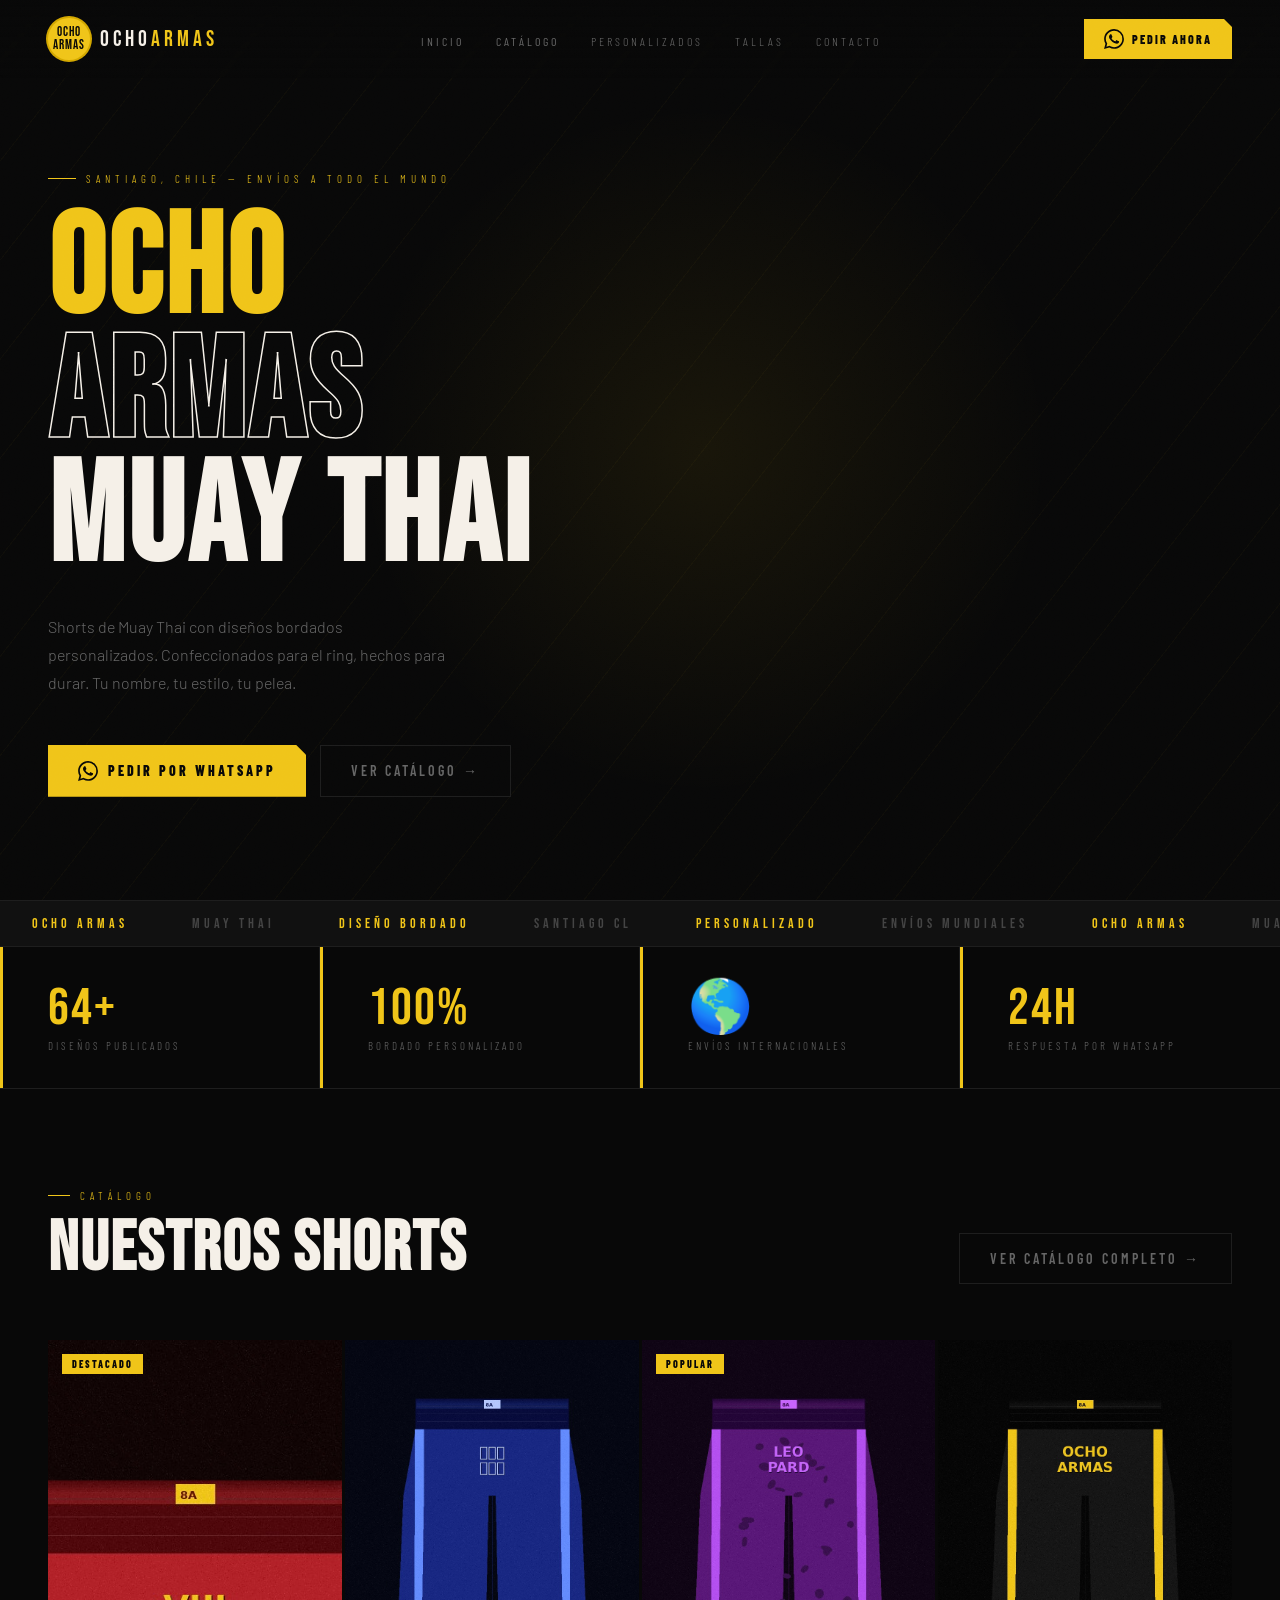
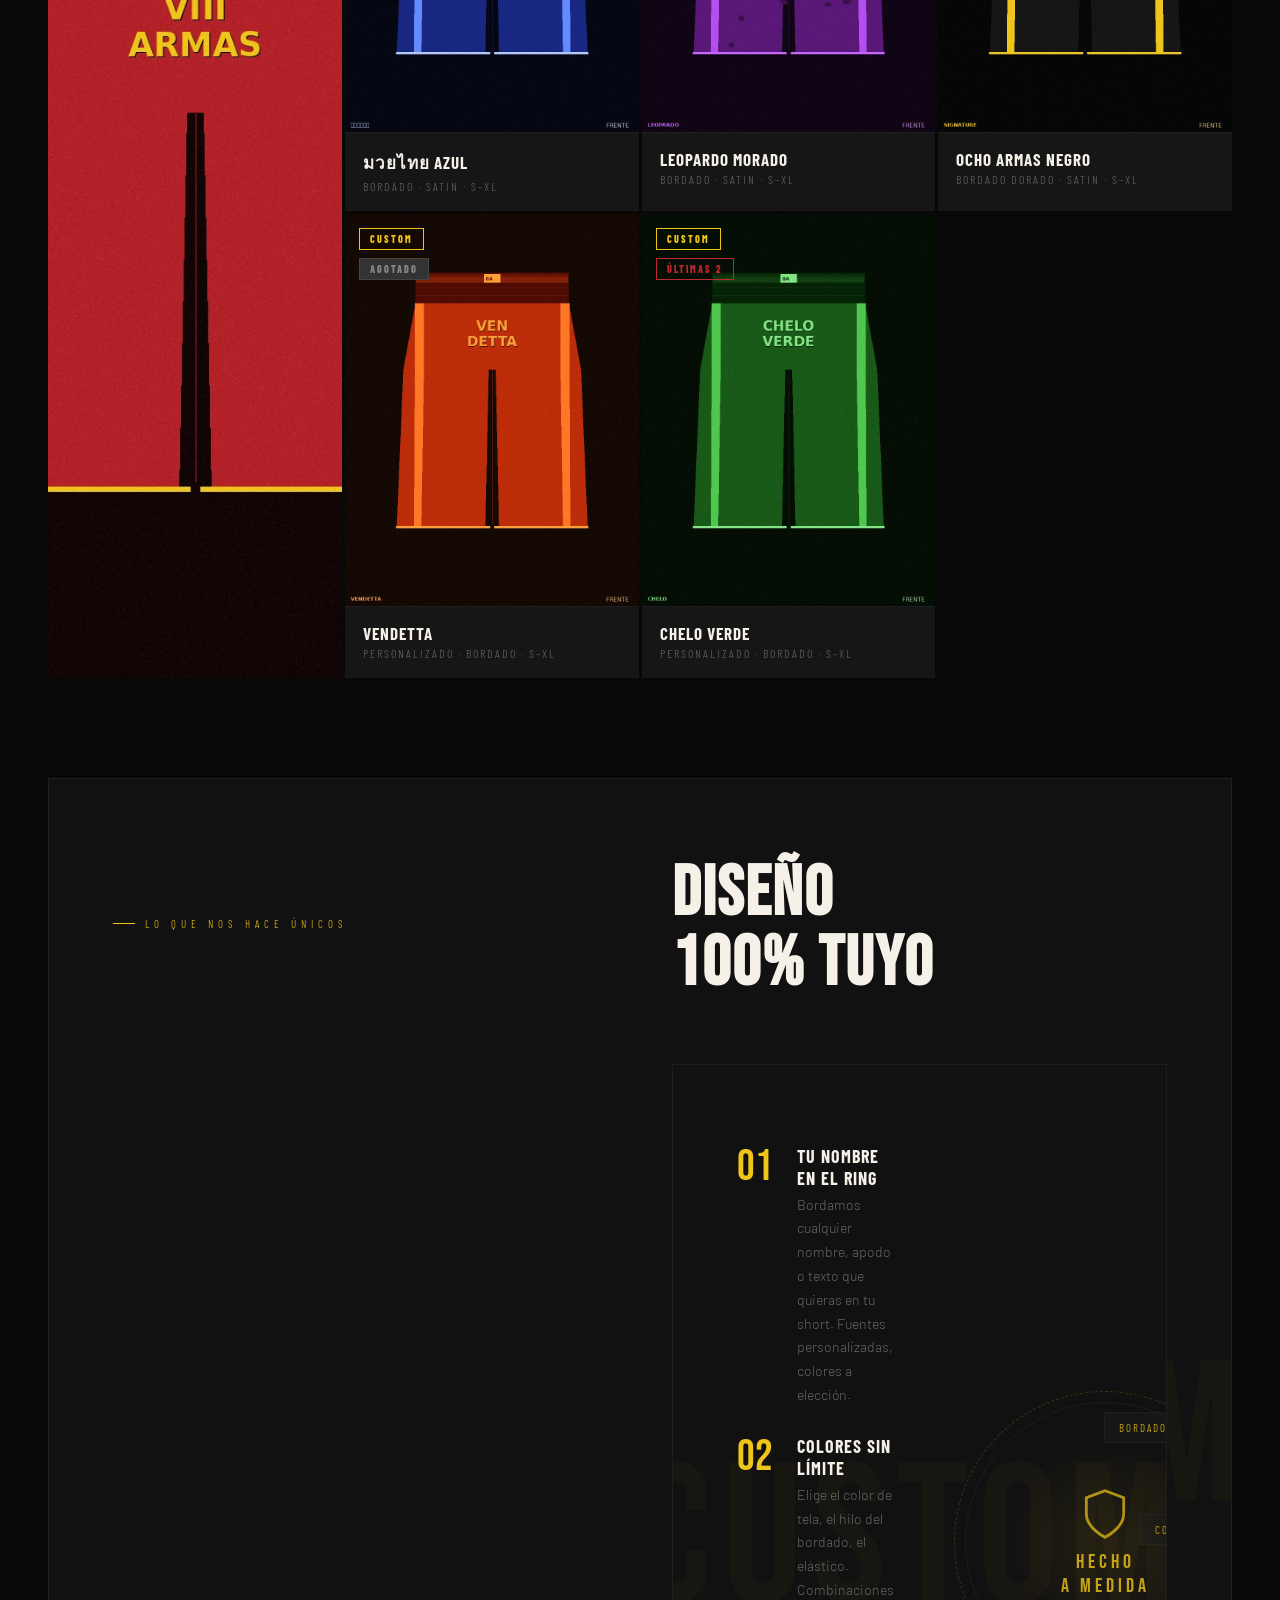
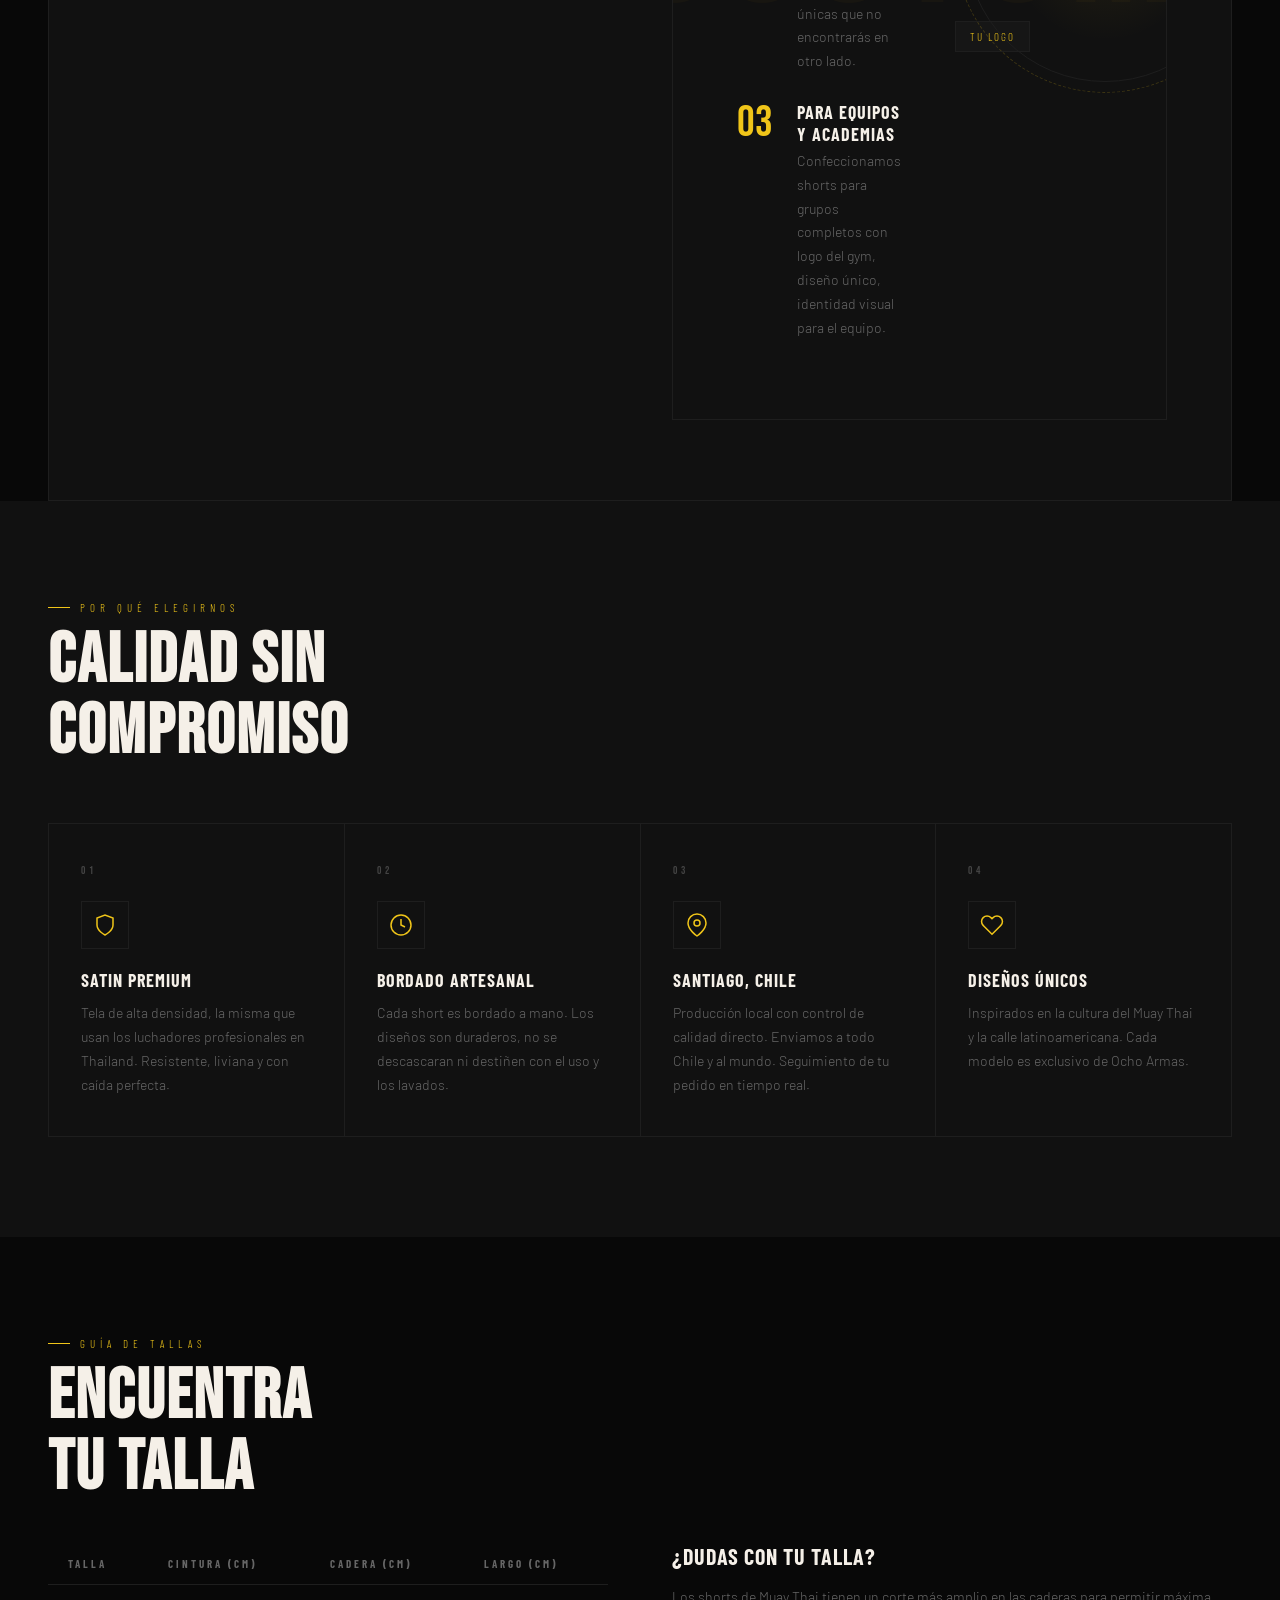
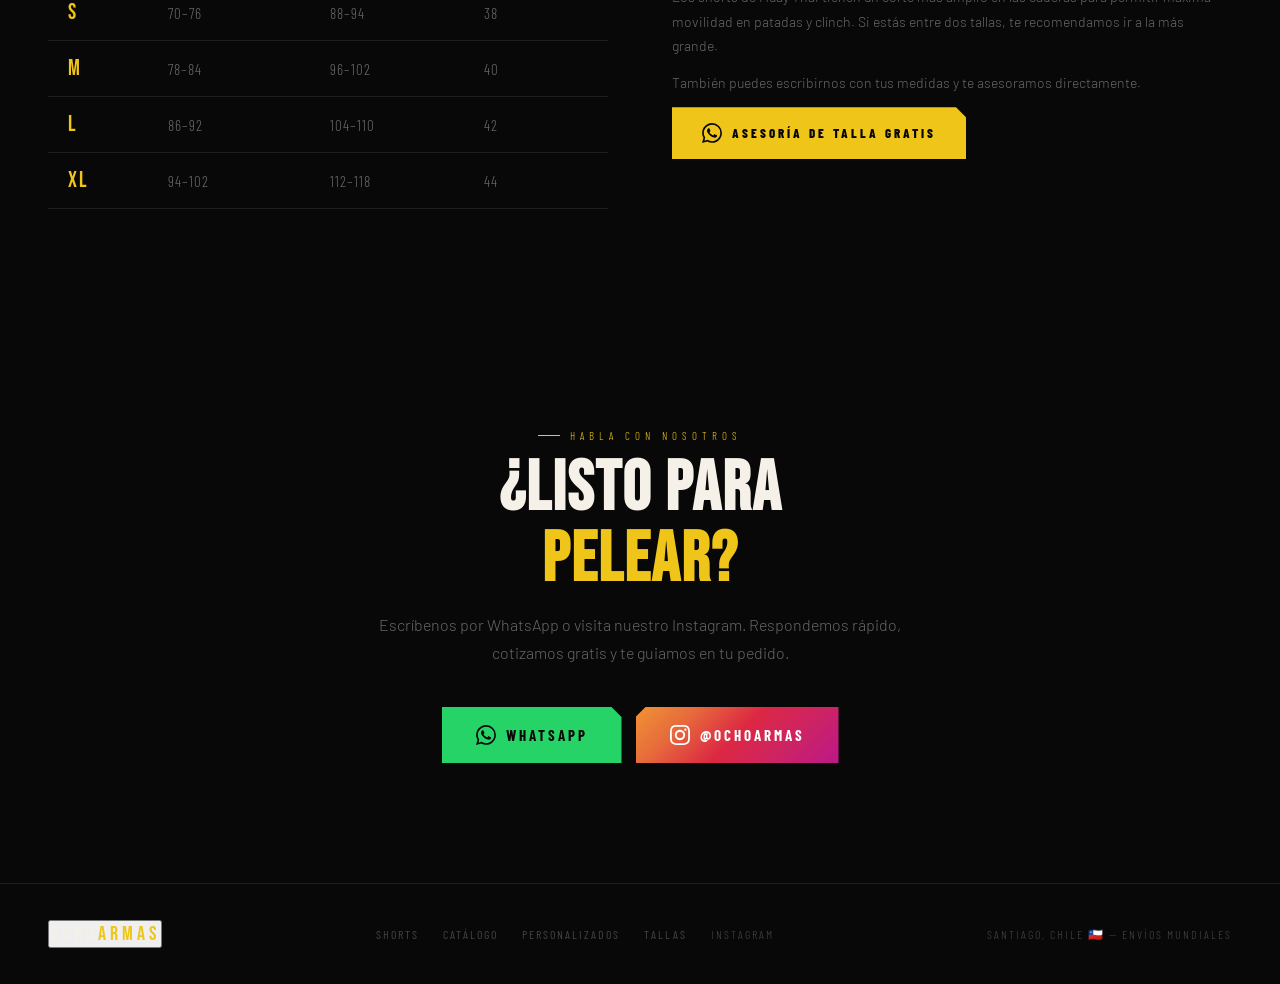
==== commit c28e8112: "Modificaciones menores" ====
--- a/index.html
+++ b/index.html
@@ -338,10 +338,6 @@
         <button class="size-opt" onclick="selectSize(this)">XL</button>
       </div>
 
-      <!-- Colors -->
-      <div class="detail-section-title">Color disponible</div>
-      <div class="color-selector" id="detail-colors"></div>
-
       <!-- CTA -->
       <div class="detail-cta-row">
         <a class="btn-yellow" id="detail-wa-btn" href="#" target="_blank">
--- a/css/styles.css
+++ b/css/styles.css
@@ -774,25 +774,46 @@
     height:calc(100vh - 88px);
     overflow:hidden;
     background:var(--card);
-    display:flex; align-items:center; justify-content:center;
-    flex-direction:column; gap:0;
-  }
-
+    display:flex;
+    flex-direction:column;
+  }
+
+  /* Wrapper imagen principal — ocupa todo el espacio restante */
   .detail-main-img {
-    width:100%; flex:1;
-    display:flex; align-items:center; justify-content:center;
     position:relative;
-  }
-
+    width:100%;
+    flex:1 1 0;
+    min-height:0;
+    overflow:hidden;
+    background:var(--card);
+  }
+
+  /* Imagen real — cubre todo el wrapper */
+  #detail-real-img {
+    display:block;
+    width:100%;
+    height:100%;
+    object-fit:cover;
+    object-position:center top;
+    position:absolute;
+    top:0; left:0;
+    opacity:1;
+    transition:opacity .25s ease;
+  }
+
+  /* Placeholder — mismas dimensiones, se oculta con imagen real */
   .detail-placeholder {
+    position:absolute;
+    top:0; left:0;
     width:100%; height:100%;
     display:flex; align-items:center; justify-content:center;
     flex-direction:column; gap:16px;
-    position:relative;
+    z-index:1;
   }
 
   .detail-placeholder-bg {
     position:absolute; inset:0;
+    z-index:0;
   }
 
   .detail-placeholder-content {
@@ -802,7 +823,7 @@
   }
 
   .detail-placeholder-icon {
-    width:120px; height:120px; opacity:.2;
+    width:160px; height:160px; opacity:.25;
   }
 
   .detail-placeholder-text {
@@ -813,6 +834,7 @@
 
   .detail-badge-overlay {
     position:absolute; top:24px; left:24px;
+    z-index:10;
   }
 
   .detail-thumbnails {
@@ -820,9 +842,10 @@
     padding:12px; background:var(--dark);
     border-top:1px solid var(--border);
     width:100%;
+    flex-shrink:0; /* nunca se comprime */
   }
   .detail-thumb {
-    width:64px; height:64px;
+    width:72px; height:72px;
     background:var(--card);
     border:1px solid var(--border);
     cursor:pointer; overflow:hidden;
@@ -830,8 +853,10 @@
     flex-shrink:0;
     transition:border-color .2s;
   }
+  .detail-thumb:hover { border-color:var(--gray); }
   .detail-thumb.active { border-color:var(--yellow); }
   .detail-thumb svg { width:28px; height:28px; opacity:.3; }
+  .detail-thumb img { width:100%; height:100%; object-fit:cover; object-position:center top; }
 
   .detail-info {
     padding:56px 64px;
@@ -917,23 +942,6 @@
   }
   .size-opt:hover { border-color:var(--yellow); color:var(--yellow); }
   .size-opt.active { border-color:var(--yellow); background:var(--yellow); color:var(--black); }
-
-  .color-selector {
-    display:flex; gap:10px; margin-bottom:40px;
-    flex-wrap:wrap;
-  }
-  .color-opt {
-    width:32px; height:32px;
-    border-radius:50%;
-    border:2px solid transparent;
-    cursor:pointer;
-    transition:all .2s;
-    position:relative;
-  }
-  .color-opt.active {
-    border-color:var(--yellow);
-    box-shadow:0 0 0 3px rgba(240,197,25,.3);
-  }
 
   .detail-cta-row {
     display:flex; gap:12px; flex-wrap:wrap;
@@ -979,7 +987,7 @@
     .tallas-inner { grid-template-columns:1fr; }
     .catalog-grid { grid-template-columns:repeat(2,1fr); }
     .detail-layout { grid-template-columns:1fr; }
-    .detail-gallery { position:relative; top:0; height:60vw; min-height:340px; }
+    .detail-gallery { position:relative; top:0; height:75vw; min-height:380px; max-height:560px; }
     .related-grid { grid-template-columns:repeat(2,1fr); }
   }
 
